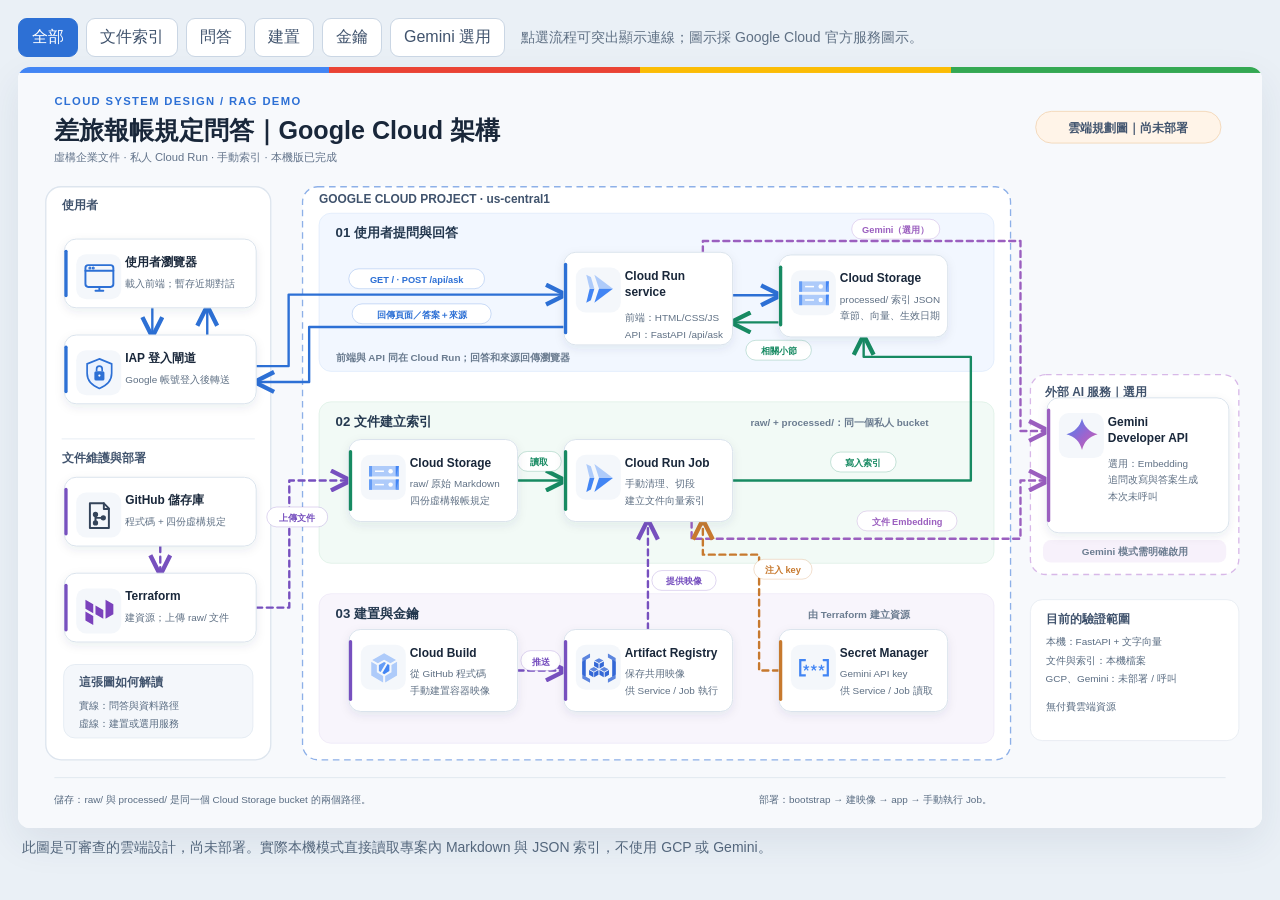
==== docs/diagrams/cloud-architecture.html @ ee0fe90b "Add travel policy Q&A demo with GCP architecture FastAPI app that answers questions from fictional t" ====
<!doctype html><html lang="zh-Hant"><head><meta charset="utf-8"><meta name="viewport" content="width=device-width, initial-scale=1"><title>差旅報帳規定問答｜Google Cloud 架構</title>
<style>body{margin:0;background:#EAF0F6;color:#19273A;font-family:-apple-system,BlinkMacSystemFont,"PingFang TC",sans-serif}.wrap{max-width:1880px;margin:0 auto;padding:18px}.toolbar{display:flex;gap:8px;align-items:center;flex-wrap:wrap;margin-bottom:10px}button{font:inherit;border:1px solid #CAD6E4;background:#fff;border-radius:9px;padding:8px 13px;color:#40536D;cursor:pointer}button.active{background:#2D70D5;color:#fff;border-color:#2D70D5}.hint{color:#5F7084;font-size:14px;margin-left:8px}.diagram{background:#fff;border-radius:12px;box-shadow:0 14px 38px #1D375A16;overflow:auto}svg{display:block;width:min(100%,calc((100vh - 126px)*1.6348));height:auto;margin:auto}.filtered .flow{opacity:.12}.filtered .flow.selected{opacity:1}.note{padding:9px 4px;color:#53667C;font-size:14px;line-height:1.5;margin:0}@media(max-width:700px){.wrap{padding:10px}.hint{width:100%}svg{min-width:1040px;width:1040px}}</style></head>
<body><main class="wrap"><nav class="toolbar" aria-label="突出顯示流程"><button class="active" data-flow="all">全部</button><button data-flow="green">文件索引</button><button data-flow="blue">問答</button><button data-flow="violet">建置</button><button data-flow="orange">金鑰</button><button data-flow="optional">Gemini 選用</button><span class="hint">點選流程可突出顯示連線；圖示採 Google Cloud 官方服務圖示。</span></nav><section class="diagram" aria-label="Google Cloud 架構圖"><svg xmlns="http://www.w3.org/2000/svg" xmlns:xlink="http://www.w3.org/1999/xlink" width="1880" height="1150" viewBox="0 0 1880 1150" role="img" aria-labelledby="title desc">
<title id="title">差旅報帳規定問答｜Google Cloud 架構</title>
<desc id="desc">Google Cloud 規劃圖。使用者瀏覽器經 IAP 以 Google 帳號登入後存取 Cloud Run 的前端與 FastAPI；API 搜尋索引，回答與來源沿原路回到瀏覽器。另有文件索引和建置流程；Gemini 為選用外部 API。</desc>
<defs>
             <filter id="card-shadow" x="-15%" y="-20%" width="135%" height="150%"><feDropShadow dx="0" dy="5" stdDeviation="7" flood-color="#1D375A" flood-opacity=".08"/></filter>
             <marker id="arrow-green" viewBox="0 0 12 12" refX="10" refY="6" markerWidth="10" markerHeight="10" orient="auto"><path d="M1 1 11 6 1 11" fill="none" stroke="#178A62" stroke-width="2.2"/></marker>
             <marker id="arrow-blue" viewBox="0 0 12 12" refX="10" refY="6" markerWidth="10" markerHeight="10" orient="auto"><path d="M1 1 11 6 1 11" fill="none" stroke="#2D70D5" stroke-width="2.2"/></marker>
             <marker id="arrow-violet" viewBox="0 0 12 12" refX="10" refY="6" markerWidth="10" markerHeight="10" orient="auto"><path d="M1 1 11 6 1 11" fill="none" stroke="#7750BF" stroke-width="2.2"/></marker>
             <marker id="arrow-orange" viewBox="0 0 12 12" refX="10" refY="6" markerWidth="10" markerHeight="10" orient="auto"><path d="M1 1 11 6 1 11" fill="none" stroke="#C7792E" stroke-width="2.2"/></marker>
             <marker id="arrow-optional" viewBox="0 0 12 12" refX="10" refY="6" markerWidth="10" markerHeight="10" orient="auto"><path d="M1 1 11 6 1 11" fill="none" stroke="#9B5FBF" stroke-width="2.2"/></marker>
           </defs>
           <style>
             text{font-family:-apple-system,BlinkMacSystemFont,"PingFang TC","Noto Sans CJK TC","Microsoft JhengHei",sans-serif}
             .kicker{font-size:17px;font-weight:800;letter-spacing:.12em;fill:#2D70D5}
             .title{font-size:38px;font-weight:800;fill:#19273A}
             .subtitle{font-size:17px;fill:#62738A}
             .boundary-title{font-size:18px;font-weight:800;fill:#40536D}
             .lane-title{font-size:20px;font-weight:800;fill:#24384F}
             .lane-note{font-size:15px;font-weight:600;fill:#6B7C90}
             .node-title{font-size:18px;font-weight:800;fill:#19273A}
             .node-detail{font-size:15px;fill:#5F7084}
             .edge-label{font-size:14px;font-weight:750}
             .footer{font-size:15px;fill:#596C82}
             .flow{transition:opacity .2s ease}
           </style>
<rect width="1880" height="1150" fill="#F7F9FC"/>
<rect x="0" y="0" width="470" height="9" fill="#4285F4"/><rect x="470" y="0" width="470" height="9" fill="#EA4335"/><rect x="940" y="0" width="470" height="9" fill="#FBBC05"/><rect x="1410" y="0" width="470" height="9" fill="#34A853"/>
<text x="55" y="57" class="kicker" >CLOUD SYSTEM DESIGN / RAG DEMO</text>
<text x="55" y="109" class="title" >差旅報帳規定問答｜Google Cloud 架構</text>
<text x="55" y="142" class="subtitle" >虛構企業文件 · 私人 Cloud Run · 手動索引 · 本機版已完成</text>
<rect x="1538" y="67" width="280" height="48" rx="24" fill="#FFF4E8" stroke="#EFCBA5"/>
<text x="1678" y="98" class="boundary-title" text-anchor="middle" fill="#A56724">雲端規劃圖｜尚未部署</text>
<rect x="42" y="181" width="340" height="866" rx="23" fill="#FFFFFF" stroke="#DDE5EE" stroke-width="2"/>
<rect x="430" y="181" width="1070" height="866" rx="23" fill="#FFFFFF" stroke="#8DB0E8" stroke-width="2" stroke-dasharray="10 7"/>
<rect x="1530" y="465" width="315" height="302" rx="23" fill="#FFFFFF" stroke="#D8B8E8" stroke-width="2" stroke-dasharray="9 7"/>
<rect x="455" y="221" width="1020" height="239" rx="18" fill="#F2F7FF" stroke="#DBE8FA"/>
<rect x="455" y="506" width="1020" height="244" rx="18" fill="#F2FAF6" stroke="#D9EFE3"/>
<rect x="455" y="796" width="1020" height="226" rx="18" fill="#F8F5FC" stroke="#ECE5F6"/>
<text x="66" y="215" class="boundary-title" >使用者</text>
<line x1="66" y1="562" x2="358" y2="562" stroke="#DDE5EE"/>
<text x="66" y="597" class="boundary-title" >文件維護與部署</text>
<text x="455" y="205" class="boundary-title" >GOOGLE CLOUD PROJECT  ·  us-central1</text>
<text x="1552" y="497" class="boundary-title" >外部 AI 服務｜選用</text>
<text x="480" y="257" class="lane-title" >01  使用者提問與回答</text>
<text x="480" y="445" class="lane-note" >前端與 API 同在 Cloud Run；回答和來源回傳瀏覽器</text>
<text x="480" y="542" class="lane-title" >02  文件建立索引</text>
<text x="1107" y="542" class="lane-note" >raw/ + processed/：同一個私人 bucket</text>
<text x="480" y="832" class="lane-title" >03  建置與金鑰</text>
<text x="1194" y="832" class="lane-note" >由 Terraform 建立資源</text>
<rect x="1549" y="715" width="277" height="34" rx="12" fill="#F7F1FB"/>
<text x="1688" y="737" class="lane-note" text-anchor="middle" fill="#83519E">Gemini 模式需明確啟用</text>
<g id="edge-browser-proxy" class="flow flow-blue"><path d="M 203 364 L 203 405" fill="none" stroke="#2D70D5" stroke-width="3.6" stroke-linecap="round" stroke-linejoin="round" marker-end="url(#arrow-blue)"/></g>
<g id="edge-proxy-browser" class="flow flow-blue"><path d="M 286 405 L 286 364" fill="none" stroke="#2D70D5" stroke-width="3.6" stroke-linecap="round" stroke-linejoin="round" marker-end="url(#arrow-blue)"/></g>
<g id="edge-proxy-service" class="flow flow-blue"><path d="M 360 452 L 409 452 L 409 344 L 825 344" fill="none" stroke="#2D70D5" stroke-width="3.6" stroke-linecap="round" stroke-linejoin="round" marker-end="url(#arrow-blue)"/></g>
<g id="edge-service-proxy" class="flow flow-blue"><path d="M 825 393 L 440 393 L 440 476 L 360 476" fill="none" stroke="#2D70D5" stroke-width="3.6" stroke-linecap="round" stroke-linejoin="round" marker-end="url(#arrow-blue)"/></g>
<g id="edge-service-index" class="flow flow-blue"><path d="M 1080 345 L 1150 345" fill="none" stroke="#2D70D5" stroke-width="3.6" stroke-linecap="round" stroke-linejoin="round" marker-end="url(#arrow-blue)"/></g>
<g id="edge-index-service" class="flow flow-green"><path d="M 1150 386 L 1080 386" fill="none" stroke="#178A62" stroke-width="3.6" stroke-linecap="round" stroke-linejoin="round" marker-end="url(#arrow-green)"/></g>
<g id="edge-repo-terraform" class="flow flow-violet"><path d="M 215 724 L 215 765" fill="none" stroke="#7750BF" stroke-width="3.6" stroke-linecap="round" stroke-linejoin="round" stroke-dasharray="9 7" marker-end="url(#arrow-violet)"/></g>
<g id="edge-terraform-raw" class="flow flow-violet"><path d="M 360 817 L 410 817 L 410 625 L 500 625" fill="none" stroke="#7750BF" stroke-width="3.6" stroke-linecap="round" stroke-linejoin="round" stroke-dasharray="9 7" marker-end="url(#arrow-violet)"/></g>
<g id="edge-raw-job" class="flow flow-green"><path d="M 755 625 L 825 625" fill="none" stroke="#178A62" stroke-width="3.6" stroke-linecap="round" stroke-linejoin="round" marker-end="url(#arrow-green)"/></g>
<g id="edge-job-index" class="flow flow-green"><path d="M 1080 625 L 1440 625 L 1440 438 L 1278 438 L 1278 408" fill="none" stroke="#178A62" stroke-width="3.6" stroke-linecap="round" stroke-linejoin="round" marker-end="url(#arrow-green)"/></g>
<g id="edge-service-gemini" class="flow flow-optional"><path d="M 1035 280 L 1035 263 L 1515 263 L 1515 550 L 1555 550" fill="none" stroke="#9B5FBF" stroke-width="3.6" stroke-linecap="round" stroke-linejoin="round" stroke-dasharray="9 7" marker-end="url(#arrow-optional)"/></g>
<g id="edge-job-gemini" class="flow flow-optional"><path d="M 1018 687 L 1018 713 L 1515 713 L 1515 625 L 1555 625" fill="none" stroke="#9B5FBF" stroke-width="3.6" stroke-linecap="round" stroke-linejoin="round" stroke-dasharray="9 7" marker-end="url(#arrow-optional)"/></g>
<g id="edge-build-registry" class="flow flow-violet"><path d="M 755 912 L 825 912" fill="none" stroke="#7750BF" stroke-width="3.6" stroke-linecap="round" stroke-linejoin="round" stroke-dasharray="9 7" marker-end="url(#arrow-violet)"/></g>
<g id="edge-registry-job" class="flow flow-violet"><path d="M 952 850 L 952 687" fill="none" stroke="#7750BF" stroke-width="3.6" stroke-linecap="round" stroke-linejoin="round" stroke-dasharray="9 7" marker-end="url(#arrow-violet)"/></g>
<g id="edge-secret-job" class="flow flow-orange"><path d="M 1150 912 L 1120 912 L 1120 737 L 1035 737 L 1035 687" fill="none" stroke="#C7792E" stroke-width="3.6" stroke-linecap="round" stroke-linejoin="round" stroke-dasharray="9 7" marker-end="url(#arrow-orange)"/></g>
<g class="flow flow-blue"><g><rect x="500" y="305" width="205" height="30" rx="15" fill="#fff" stroke="#2D70D5" stroke-opacity=".35"/><text x="602.5" y="326" class="edge-label" text-anchor="middle" fill="#2D70D5">GET / · POST /api/ask</text></g></g>
<g class="flow flow-blue"><g><rect x="505" y="358" width="210" height="30" rx="15" fill="#fff" stroke="#2D70D5" stroke-opacity=".35"/><text x="610.0" y="379" class="edge-label" text-anchor="middle" fill="#2D70D5">回傳頁面／答案＋來源</text></g></g>
<g class="flow flow-green"><g><rect x="1100" y="413" width="99" height="30" rx="15" fill="#fff" stroke="#178A62" stroke-opacity=".35"/><text x="1149.5" y="434" class="edge-label" text-anchor="middle" fill="#178A62">相關小節</text></g></g>
<g class="flow flow-violet"><g><rect x="376" y="665" width="92" height="30" rx="15" fill="#fff" stroke="#7750BF" stroke-opacity=".35"/><text x="422.0" y="686" class="edge-label" text-anchor="middle" fill="#7750BF">上傳文件</text></g></g>
<g class="flow flow-green"><g><rect x="755" y="581" width="66" height="30" rx="15" fill="#fff" stroke="#178A62" stroke-opacity=".35"/><text x="788.0" y="602" class="edge-label" text-anchor="middle" fill="#178A62">讀取</text></g></g>
<g class="flow flow-green"><g><rect x="1228" y="582" width="99" height="30" rx="15" fill="#fff" stroke="#178A62" stroke-opacity=".35"/><text x="1277.5" y="603" class="edge-label" text-anchor="middle" fill="#178A62">寫入索引</text></g></g>
<g class="flow flow-optional"><g><rect x="1260" y="230" width="133" height="30" rx="15" fill="#fff" stroke="#9B5FBF" stroke-opacity=".35"/><text x="1326.5" y="251" class="edge-label" text-anchor="middle" fill="#9B5FBF">Gemini（選用）</text></g></g>
<g class="flow flow-optional"><g><rect x="1268" y="671" width="151" height="30" rx="15" fill="#fff" stroke="#9B5FBF" stroke-opacity=".35"/><text x="1343.5" y="692" class="edge-label" text-anchor="middle" fill="#9B5FBF">文件 Embedding</text></g></g>
<g class="flow flow-violet"><g><rect x="760" y="882" width="60" height="30" rx="15" fill="#fff" stroke="#7750BF" stroke-opacity=".35"/><text x="790.0" y="903" class="edge-label" text-anchor="middle" fill="#7750BF">推送</text></g></g>
<g class="flow flow-violet"><g><rect x="958" y="761" width="97" height="30" rx="15" fill="#fff" stroke="#7750BF" stroke-opacity=".35"/><text x="1006.5" y="782" class="edge-label" text-anchor="middle" fill="#7750BF">提供映像</text></g></g>
<g class="flow flow-orange"><g><rect x="1112" y="744" width="88" height="30" rx="15" fill="#fff" stroke="#C7792E" stroke-opacity=".35"/><text x="1156.0" y="765" class="edge-label" text-anchor="middle" fill="#C7792E">注入 key</text></g></g>
<g id="node-browser" class="node"><rect x="70" y="260" width="290" height="104" rx="18" fill="#fff" stroke="#DAE3EC" stroke-width="1.5" filter="url(#card-shadow)"/><rect x="70" y="276" width="5" height="72" rx="2.5" fill="#2D70D5"/><rect x="88" y="283" width="68" height="68" rx="15" fill="#F4F7FB"/><image x="96" y="291" width="54" height="54" href="[data-uri]"/><text x="162" y="301" class="node-title" >使用者瀏覽器</text><text x="162" y="332" class="node-detail" >載入前端；暫存近期對話</text></g>
<g id="node-proxy" class="node"><rect x="70" y="405" width="290" height="104" rx="18" fill="#fff" stroke="#DAE3EC" stroke-width="1.5" filter="url(#card-shadow)"/><rect x="70" y="421" width="5" height="72" rx="2.5" fill="#2D70D5"/><rect x="88" y="428" width="68" height="68" rx="15" fill="#F4F7FB"/><image x="96" y="436" width="54" height="54" href="[data-uri]"/><text x="162" y="446" class="node-title" >IAP 登入閘道</text><text x="162" y="477" class="node-detail" >Google 帳號登入後轉送</text></g>
<g id="node-repo" class="node"><rect x="70" y="620" width="290" height="104" rx="18" fill="#fff" stroke="#DAE3EC" stroke-width="1.5" filter="url(#card-shadow)"/><rect x="70" y="636" width="5" height="72" rx="2.5" fill="#7750BF"/><rect x="88" y="643" width="68" height="68" rx="15" fill="#F4F7FB"/><image x="96" y="651" width="54" height="54" href="[data-uri]"/><text x="162" y="661" class="node-title" >GitHub 儲存庫</text><text x="162" y="692" class="node-detail" >程式碼 + 四份虛構規定</text></g>
<g id="node-terraform" class="node"><rect x="70" y="765" width="290" height="104" rx="18" fill="#fff" stroke="#DAE3EC" stroke-width="1.5" filter="url(#card-shadow)"/><rect x="70" y="781" width="5" height="72" rx="2.5" fill="#7750BF"/><rect x="88" y="788" width="68" height="68" rx="15" fill="#F4F7FB"/><image x="96" y="796" width="54" height="54" href="[data-uri]"/><text x="162" y="806" class="node-title" >Terraform</text><text x="162" y="837" class="node-detail" >建資源；上傳 raw/ 文件</text></g>
<g id="node-service" class="node"><rect x="825" y="280" width="255" height="140" rx="18" fill="#fff" stroke="#DAE3EC" stroke-width="1.5" filter="url(#card-shadow)"/><rect x="825" y="296" width="5" height="108" rx="2.5" fill="#2D70D5"/><rect x="843" y="303" width="68" height="68" rx="15" fill="#F4F7FB"/><image x="851" y="308" width="54" height="54" href="[data-uri]"/><text x="917" y="322" class="node-title" >Cloud Run</text><text x="917" y="346" class="node-title" >service</text><text x="917" y="384" class="node-detail" >前端：HTML/CSS/JS</text><text x="917" y="409" class="node-detail" >API：FastAPI /api/ask</text></g>
<g id="node-index" class="node"><rect x="1150" y="284" width="255" height="124" rx="18" fill="#fff" stroke="#DAE3EC" stroke-width="1.5" filter="url(#card-shadow)"/><rect x="1150" y="300" width="5" height="92" rx="2.5" fill="#178A62"/><rect x="1168" y="307" width="68" height="68" rx="15" fill="#F4F7FB"/><image x="1176" y="315" width="54" height="54" href="[data-uri]"/><text x="1242" y="325" class="node-title" >Cloud Storage</text><text x="1242" y="356" class="node-detail" >processed/ 索引 JSON</text><text x="1242" y="381" class="node-detail" >章節、向量、生效日期</text></g>
<g id="node-raw" class="node"><rect x="500" y="563" width="255" height="124" rx="18" fill="#fff" stroke="#DAE3EC" stroke-width="1.5" filter="url(#card-shadow)"/><rect x="500" y="579" width="5" height="92" rx="2.5" fill="#178A62"/><rect x="518" y="586" width="68" height="68" rx="15" fill="#F4F7FB"/><image x="526" y="594" width="54" height="54" href="[data-uri]"/><text x="592" y="604" class="node-title" >Cloud Storage</text><text x="592" y="635" class="node-detail" >raw/ 原始 Markdown</text><text x="592" y="660" class="node-detail" >四份虛構報帳規定</text></g>
<g id="node-job" class="node"><rect x="825" y="563" width="255" height="124" rx="18" fill="#fff" stroke="#DAE3EC" stroke-width="1.5" filter="url(#card-shadow)"/><rect x="825" y="579" width="5" height="92" rx="2.5" fill="#178A62"/><rect x="843" y="586" width="68" height="68" rx="15" fill="#F4F7FB"/><image x="851" y="594" width="54" height="54" href="[data-uri]"/><text x="917" y="604" class="node-title" >Cloud Run Job</text><text x="917" y="635" class="node-detail" >手動清理、切段</text><text x="917" y="660" class="node-detail" >建立文件向量索引</text></g>
<g id="node-build" class="node"><rect x="500" y="850" width="255" height="124" rx="18" fill="#fff" stroke="#DAE3EC" stroke-width="1.5" filter="url(#card-shadow)"/><rect x="500" y="866" width="5" height="92" rx="2.5" fill="#7750BF"/><rect x="518" y="873" width="68" height="68" rx="15" fill="#F4F7FB"/><image x="526" y="881" width="54" height="54" href="[data-uri]"/><text x="592" y="891" class="node-title" >Cloud Build</text><text x="592" y="922" class="node-detail" >從 GitHub 程式碼</text><text x="592" y="947" class="node-detail" >手動建置容器映像</text></g>
<g id="node-registry" class="node"><rect x="825" y="850" width="255" height="124" rx="18" fill="#fff" stroke="#DAE3EC" stroke-width="1.5" filter="url(#card-shadow)"/><rect x="825" y="866" width="5" height="92" rx="2.5" fill="#7750BF"/><rect x="843" y="873" width="68" height="68" rx="15" fill="#F4F7FB"/><image x="851" y="881" width="54" height="54" href="[data-uri]"/><text x="917" y="891" class="node-title" >Artifact Registry</text><text x="917" y="922" class="node-detail" >保存共用映像</text><text x="917" y="947" class="node-detail" >供 Service / Job 執行</text></g>
<g id="node-secret" class="node"><rect x="1150" y="850" width="255" height="124" rx="18" fill="#fff" stroke="#DAE3EC" stroke-width="1.5" filter="url(#card-shadow)"/><rect x="1150" y="866" width="5" height="92" rx="2.5" fill="#C7792E"/><rect x="1168" y="873" width="68" height="68" rx="15" fill="#F4F7FB"/><image x="1176" y="881" width="54" height="54" href="[data-uri]"/><text x="1242" y="891" class="node-title" >Secret Manager</text><text x="1242" y="922" class="node-detail" >Gemini API key</text><text x="1242" y="947" class="node-detail" >供 Service / Job 讀取</text></g>
<g id="node-gemini" class="node"><rect x="1555" y="500" width="275" height="204" rx="18" fill="#fff" stroke="#DAE3EC" stroke-width="1.5" filter="url(#card-shadow)"/><rect x="1555" y="516" width="5" height="172" rx="2.5" fill="#9B5FBF"/><rect x="1573" y="523" width="68" height="68" rx="15" fill="#F4F7FB"/><image x="1581" y="528" width="54" height="54" href="[data-uri]"/><text x="1647" y="542" class="node-title" >Gemini</text><text x="1647" y="566" class="node-title" >Developer API</text><text x="1647" y="604" class="node-detail" >選用：Embedding</text><text x="1647" y="629" class="node-detail" >追問改寫與答案生成</text><text x="1647" y="654" class="node-detail" >本次未呼叫</text></g>
<rect x="69" y="903" width="286" height="111" rx="17" fill="#F4F7FB" stroke="#DCE5EF"/>
<text x="92" y="936" class="boundary-title" >這張圖如何解讀</text>
<text x="92" y="970" class="footer" >實線：問答與資料路徑</text>
<text x="92" y="997" class="footer" >虛線：建置或選用服務</text>
<rect x="1530" y="805" width="315" height="213" rx="18" fill="#FFFFFF" stroke="#E1E7EF"/>
<text x="1553" y="840" class="boundary-title" >目前的驗證範圍</text>
<text x="1553" y="874" class="footer" >本機：FastAPI + 文字向量</text>
<text x="1553" y="902" class="footer" >文件與索引：本機檔案</text>
<text x="1553" y="930" class="footer" >GCP、Gemini：未部署 / 呼叫</text>
<text x="1553" y="972" class="footer" >無付費雲端資源</text>
<line x1="55" y1="1074" x2="1825" y2="1074" stroke="#D7E0E9"/>
<text x="55" y="1112" class="footer" >儲存：raw/ 與 processed/ 是同一個 Cloud Storage bucket 的兩個路徑。</text>
<text x="1120" y="1112" class="footer" >部署：bootstrap → 建映像 → app → 手動執行 Job。</text>
</svg></section><p class="note">此圖是可審查的雲端設計，尚未部署。實際本機模式直接讀取專案內 Markdown 與 JSON 索引，不使用 GCP 或 Gemini。</p></main>
<script>const panel=document.querySelector('.diagram');document.querySelectorAll('[data-flow]').forEach(b=>b.addEventListener('click',()=>{const flow=b.dataset.flow;document.querySelectorAll('[data-flow]').forEach(x=>x.classList.toggle('active',x===b));panel.classList.toggle('filtered',flow!=='all');panel.querySelectorAll('.flow').forEach(x=>x.classList.toggle('selected',x.classList.contains('flow-'+flow)));}));</script></body></html>
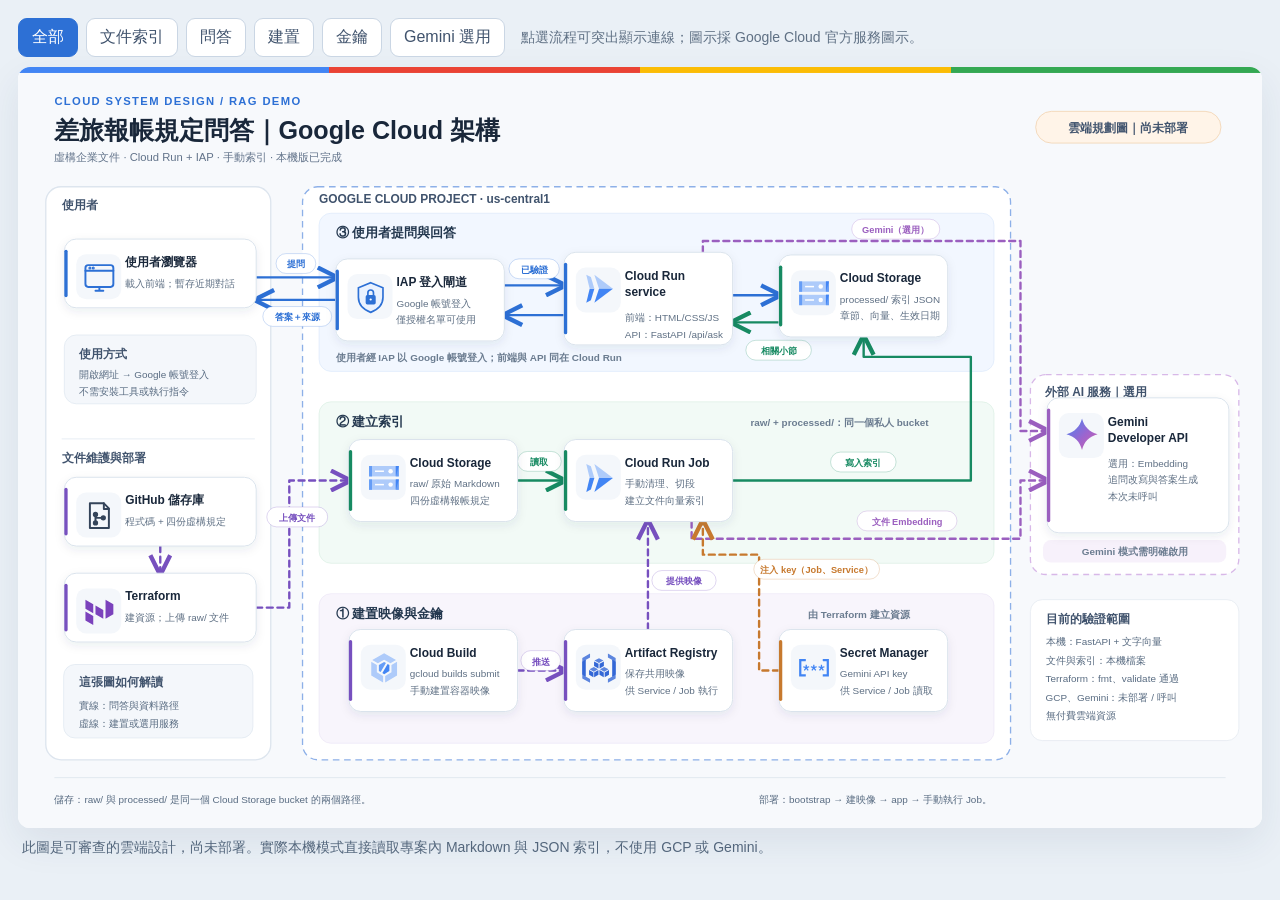
==== commit 9dd61e13: "Align README and simple diagram with detailed architecture Use the same flow numbering (1 build, 2 i" ====
--- a/docs/diagrams/cloud-architecture.html
+++ b/docs/diagrams/cloud-architecture.html
@@ -29,7 +29,7 @@
 <rect x="0" y="0" width="470" height="9" fill="#4285F4"/><rect x="470" y="0" width="470" height="9" fill="#EA4335"/><rect x="940" y="0" width="470" height="9" fill="#FBBC05"/><rect x="1410" y="0" width="470" height="9" fill="#34A853"/>
 <text x="55" y="57" class="kicker" >CLOUD SYSTEM DESIGN / RAG DEMO</text>
 <text x="55" y="109" class="title" >差旅報帳規定問答｜Google Cloud 架構</text>
-<text x="55" y="142" class="subtitle" >虛構企業文件 · 私人 Cloud Run · 手動索引 · 本機版已完成</text>
+<text x="55" y="142" class="subtitle" >虛構企業文件 · Cloud Run + IAP · 手動索引 · 本機版已完成</text>
 <rect x="1538" y="67" width="280" height="48" rx="24" fill="#FFF4E8" stroke="#EFCBA5"/>
 <text x="1678" y="98" class="boundary-title" text-anchor="middle" fill="#A56724">雲端規劃圖｜尚未部署</text>
 <rect x="42" y="181" width="340" height="866" rx="23" fill="#FFFFFF" stroke="#DDE5EE" stroke-width="2"/>
@@ -43,18 +43,18 @@
 <text x="66" y="597" class="boundary-title" >文件維護與部署</text>
 <text x="455" y="205" class="boundary-title" >GOOGLE CLOUD PROJECT  ·  us-central1</text>
 <text x="1552" y="497" class="boundary-title" >外部 AI 服務｜選用</text>
-<text x="480" y="257" class="lane-title" >01  使用者提問與回答</text>
-<text x="480" y="445" class="lane-note" >前端與 API 同在 Cloud Run；回答和來源回傳瀏覽器</text>
-<text x="480" y="542" class="lane-title" >02  文件建立索引</text>
+<text x="480" y="257" class="lane-title" >③  使用者提問與回答</text>
+<text x="480" y="445" class="lane-note" >使用者經 IAP 以 Google 帳號登入；前端與 API 同在 Cloud Run</text>
+<text x="480" y="542" class="lane-title" >②  建立索引</text>
 <text x="1107" y="542" class="lane-note" >raw/ + processed/：同一個私人 bucket</text>
-<text x="480" y="832" class="lane-title" >03  建置與金鑰</text>
+<text x="480" y="832" class="lane-title" >①  建置映像與金鑰</text>
 <text x="1194" y="832" class="lane-note" >由 Terraform 建立資源</text>
 <rect x="1549" y="715" width="277" height="34" rx="12" fill="#F7F1FB"/>
 <text x="1688" y="737" class="lane-note" text-anchor="middle" fill="#83519E">Gemini 模式需明確啟用</text>
-<g id="edge-browser-proxy" class="flow flow-blue"><path d="M 203 364 L 203 405" fill="none" stroke="#2D70D5" stroke-width="3.6" stroke-linecap="round" stroke-linejoin="round" marker-end="url(#arrow-blue)"/></g>
-<g id="edge-proxy-browser" class="flow flow-blue"><path d="M 286 405 L 286 364" fill="none" stroke="#2D70D5" stroke-width="3.6" stroke-linecap="round" stroke-linejoin="round" marker-end="url(#arrow-blue)"/></g>
-<g id="edge-proxy-service" class="flow flow-blue"><path d="M 360 452 L 409 452 L 409 344 L 825 344" fill="none" stroke="#2D70D5" stroke-width="3.6" stroke-linecap="round" stroke-linejoin="round" marker-end="url(#arrow-blue)"/></g>
-<g id="edge-service-proxy" class="flow flow-blue"><path d="M 825 393 L 440 393 L 440 476 L 360 476" fill="none" stroke="#2D70D5" stroke-width="3.6" stroke-linecap="round" stroke-linejoin="round" marker-end="url(#arrow-blue)"/></g>
+<g id="edge-browser-iap" class="flow flow-blue"><path d="M 360 318 L 480 318" fill="none" stroke="#2D70D5" stroke-width="3.6" stroke-linecap="round" stroke-linejoin="round" marker-end="url(#arrow-blue)"/></g>
+<g id="edge-iap-browser" class="flow flow-blue"><path d="M 480 352 L 360 352" fill="none" stroke="#2D70D5" stroke-width="3.6" stroke-linecap="round" stroke-linejoin="round" marker-end="url(#arrow-blue)"/></g>
+<g id="edge-iap-service" class="flow flow-blue"><path d="M 735 330 L 825 330" fill="none" stroke="#2D70D5" stroke-width="3.6" stroke-linecap="round" stroke-linejoin="round" marker-end="url(#arrow-blue)"/></g>
+<g id="edge-service-iap" class="flow flow-blue"><path d="M 825 375 L 735 375" fill="none" stroke="#2D70D5" stroke-width="3.6" stroke-linecap="round" stroke-linejoin="round" marker-end="url(#arrow-blue)"/></g>
 <g id="edge-service-index" class="flow flow-blue"><path d="M 1080 345 L 1150 345" fill="none" stroke="#2D70D5" stroke-width="3.6" stroke-linecap="round" stroke-linejoin="round" marker-end="url(#arrow-blue)"/></g>
 <g id="edge-index-service" class="flow flow-green"><path d="M 1150 386 L 1080 386" fill="none" stroke="#178A62" stroke-width="3.6" stroke-linecap="round" stroke-linejoin="round" marker-end="url(#arrow-green)"/></g>
 <g id="edge-repo-terraform" class="flow flow-violet"><path d="M 215 724 L 215 765" fill="none" stroke="#7750BF" stroke-width="3.6" stroke-linecap="round" stroke-linejoin="round" stroke-dasharray="9 7" marker-end="url(#arrow-violet)"/></g>
@@ -66,8 +66,9 @@
 <g id="edge-build-registry" class="flow flow-violet"><path d="M 755 912 L 825 912" fill="none" stroke="#7750BF" stroke-width="3.6" stroke-linecap="round" stroke-linejoin="round" stroke-dasharray="9 7" marker-end="url(#arrow-violet)"/></g>
 <g id="edge-registry-job" class="flow flow-violet"><path d="M 952 850 L 952 687" fill="none" stroke="#7750BF" stroke-width="3.6" stroke-linecap="round" stroke-linejoin="round" stroke-dasharray="9 7" marker-end="url(#arrow-violet)"/></g>
 <g id="edge-secret-job" class="flow flow-orange"><path d="M 1150 912 L 1120 912 L 1120 737 L 1035 737 L 1035 687" fill="none" stroke="#C7792E" stroke-width="3.6" stroke-linecap="round" stroke-linejoin="round" stroke-dasharray="9 7" marker-end="url(#arrow-orange)"/></g>
-<g class="flow flow-blue"><g><rect x="500" y="305" width="205" height="30" rx="15" fill="#fff" stroke="#2D70D5" stroke-opacity=".35"/><text x="602.5" y="326" class="edge-label" text-anchor="middle" fill="#2D70D5">GET / · POST /api/ask</text></g></g>
-<g class="flow flow-blue"><g><rect x="505" y="358" width="210" height="30" rx="15" fill="#fff" stroke="#2D70D5" stroke-opacity=".35"/><text x="610.0" y="379" class="edge-label" text-anchor="middle" fill="#2D70D5">回傳頁面／答案＋來源</text></g></g>
+<g class="flow flow-blue"><g><rect x="390" y="282" width="60" height="30" rx="15" fill="#fff" stroke="#2D70D5" stroke-opacity=".35"/><text x="420.0" y="303" class="edge-label" text-anchor="middle" fill="#2D70D5">提問</text></g></g>
+<g class="flow flow-blue"><g><rect x="370" y="362" width="104" height="30" rx="15" fill="#fff" stroke="#2D70D5" stroke-opacity=".35"/><text x="422.0" y="383" class="edge-label" text-anchor="middle" fill="#2D70D5">答案＋來源</text></g></g>
+<g class="flow flow-blue"><g><rect x="742" y="290" width="76" height="30" rx="15" fill="#fff" stroke="#2D70D5" stroke-opacity=".35"/><text x="780.0" y="311" class="edge-label" text-anchor="middle" fill="#2D70D5">已驗證</text></g></g>
 <g class="flow flow-green"><g><rect x="1100" y="413" width="99" height="30" rx="15" fill="#fff" stroke="#178A62" stroke-opacity=".35"/><text x="1149.5" y="434" class="edge-label" text-anchor="middle" fill="#178A62">相關小節</text></g></g>
 <g class="flow flow-violet"><g><rect x="376" y="665" width="92" height="30" rx="15" fill="#fff" stroke="#7750BF" stroke-opacity=".35"/><text x="422.0" y="686" class="edge-label" text-anchor="middle" fill="#7750BF">上傳文件</text></g></g>
 <g class="flow flow-green"><g><rect x="755" y="581" width="66" height="30" rx="15" fill="#fff" stroke="#178A62" stroke-opacity=".35"/><text x="788.0" y="602" class="edge-label" text-anchor="middle" fill="#178A62">讀取</text></g></g>
@@ -76,19 +77,23 @@
 <g class="flow flow-optional"><g><rect x="1268" y="671" width="151" height="30" rx="15" fill="#fff" stroke="#9B5FBF" stroke-opacity=".35"/><text x="1343.5" y="692" class="edge-label" text-anchor="middle" fill="#9B5FBF">文件 Embedding</text></g></g>
 <g class="flow flow-violet"><g><rect x="760" y="882" width="60" height="30" rx="15" fill="#fff" stroke="#7750BF" stroke-opacity=".35"/><text x="790.0" y="903" class="edge-label" text-anchor="middle" fill="#7750BF">推送</text></g></g>
 <g class="flow flow-violet"><g><rect x="958" y="761" width="97" height="30" rx="15" fill="#fff" stroke="#7750BF" stroke-opacity=".35"/><text x="1006.5" y="782" class="edge-label" text-anchor="middle" fill="#7750BF">提供映像</text></g></g>
-<g class="flow flow-orange"><g><rect x="1112" y="744" width="88" height="30" rx="15" fill="#fff" stroke="#C7792E" stroke-opacity=".35"/><text x="1156.0" y="765" class="edge-label" text-anchor="middle" fill="#C7792E">注入 key</text></g></g>
+<g class="flow flow-orange"><g><rect x="1112" y="744" width="190" height="30" rx="15" fill="#fff" stroke="#C7792E" stroke-opacity=".35"/><text x="1207.0" y="765" class="edge-label" text-anchor="middle" fill="#C7792E">注入 key（Job、Service）</text></g></g>
 <g id="node-browser" class="node"><rect x="70" y="260" width="290" height="104" rx="18" fill="#fff" stroke="#DAE3EC" stroke-width="1.5" filter="url(#card-shadow)"/><rect x="70" y="276" width="5" height="72" rx="2.5" fill="#2D70D5"/><rect x="88" y="283" width="68" height="68" rx="15" fill="#F4F7FB"/><image x="96" y="291" width="54" height="54" href="[data-uri]"/><text x="162" y="301" class="node-title" >使用者瀏覽器</text><text x="162" y="332" class="node-detail" >載入前端；暫存近期對話</text></g>
-<g id="node-proxy" class="node"><rect x="70" y="405" width="290" height="104" rx="18" fill="#fff" stroke="#DAE3EC" stroke-width="1.5" filter="url(#card-shadow)"/><rect x="70" y="421" width="5" height="72" rx="2.5" fill="#2D70D5"/><rect x="88" y="428" width="68" height="68" rx="15" fill="#F4F7FB"/><image x="96" y="436" width="54" height="54" href="[data-uri]"/><text x="162" y="446" class="node-title" >IAP 登入閘道</text><text x="162" y="477" class="node-detail" >Google 帳號登入後轉送</text></g>
 <g id="node-repo" class="node"><rect x="70" y="620" width="290" height="104" rx="18" fill="#fff" stroke="#DAE3EC" stroke-width="1.5" filter="url(#card-shadow)"/><rect x="70" y="636" width="5" height="72" rx="2.5" fill="#7750BF"/><rect x="88" y="643" width="68" height="68" rx="15" fill="#F4F7FB"/><image x="96" y="651" width="54" height="54" href="[data-uri]"/><text x="162" y="661" class="node-title" >GitHub 儲存庫</text><text x="162" y="692" class="node-detail" >程式碼 + 四份虛構規定</text></g>
 <g id="node-terraform" class="node"><rect x="70" y="765" width="290" height="104" rx="18" fill="#fff" stroke="#DAE3EC" stroke-width="1.5" filter="url(#card-shadow)"/><rect x="70" y="781" width="5" height="72" rx="2.5" fill="#7750BF"/><rect x="88" y="788" width="68" height="68" rx="15" fill="#F4F7FB"/><image x="96" y="796" width="54" height="54" href="[data-uri]"/><text x="162" y="806" class="node-title" >Terraform</text><text x="162" y="837" class="node-detail" >建資源；上傳 raw/ 文件</text></g>
+<g id="node-iap" class="node"><rect x="480" y="290" width="255" height="124" rx="18" fill="#fff" stroke="#DAE3EC" stroke-width="1.5" filter="url(#card-shadow)"/><rect x="480" y="306" width="5" height="92" rx="2.5" fill="#2D70D5"/><rect x="498" y="313" width="68" height="68" rx="15" fill="#F4F7FB"/><image x="506" y="321" width="54" height="54" href="[data-uri]"/><text x="572" y="331" class="node-title" >IAP 登入閘道</text><text x="572" y="362" class="node-detail" >Google 帳號登入</text><text x="572" y="387" class="node-detail" >僅授權名單可使用</text></g>
 <g id="node-service" class="node"><rect x="825" y="280" width="255" height="140" rx="18" fill="#fff" stroke="#DAE3EC" stroke-width="1.5" filter="url(#card-shadow)"/><rect x="825" y="296" width="5" height="108" rx="2.5" fill="#2D70D5"/><rect x="843" y="303" width="68" height="68" rx="15" fill="#F4F7FB"/><image x="851" y="308" width="54" height="54" href="[data-uri]"/><text x="917" y="322" class="node-title" >Cloud Run</text><text x="917" y="346" class="node-title" >service</text><text x="917" y="384" class="node-detail" >前端：HTML/CSS/JS</text><text x="917" y="409" class="node-detail" >API：FastAPI /api/ask</text></g>
 <g id="node-index" class="node"><rect x="1150" y="284" width="255" height="124" rx="18" fill="#fff" stroke="#DAE3EC" stroke-width="1.5" filter="url(#card-shadow)"/><rect x="1150" y="300" width="5" height="92" rx="2.5" fill="#178A62"/><rect x="1168" y="307" width="68" height="68" rx="15" fill="#F4F7FB"/><image x="1176" y="315" width="54" height="54" href="[data-uri]"/><text x="1242" y="325" class="node-title" >Cloud Storage</text><text x="1242" y="356" class="node-detail" >processed/ 索引 JSON</text><text x="1242" y="381" class="node-detail" >章節、向量、生效日期</text></g>
 <g id="node-raw" class="node"><rect x="500" y="563" width="255" height="124" rx="18" fill="#fff" stroke="#DAE3EC" stroke-width="1.5" filter="url(#card-shadow)"/><rect x="500" y="579" width="5" height="92" rx="2.5" fill="#178A62"/><rect x="518" y="586" width="68" height="68" rx="15" fill="#F4F7FB"/><image x="526" y="594" width="54" height="54" href="[data-uri]"/><text x="592" y="604" class="node-title" >Cloud Storage</text><text x="592" y="635" class="node-detail" >raw/ 原始 Markdown</text><text x="592" y="660" class="node-detail" >四份虛構報帳規定</text></g>
 <g id="node-job" class="node"><rect x="825" y="563" width="255" height="124" rx="18" fill="#fff" stroke="#DAE3EC" stroke-width="1.5" filter="url(#card-shadow)"/><rect x="825" y="579" width="5" height="92" rx="2.5" fill="#178A62"/><rect x="843" y="586" width="68" height="68" rx="15" fill="#F4F7FB"/><image x="851" y="594" width="54" height="54" href="[data-uri]"/><text x="917" y="604" class="node-title" >Cloud Run Job</text><text x="917" y="635" class="node-detail" >手動清理、切段</text><text x="917" y="660" class="node-detail" >建立文件向量索引</text></g>
-<g id="node-build" class="node"><rect x="500" y="850" width="255" height="124" rx="18" fill="#fff" stroke="#DAE3EC" stroke-width="1.5" filter="url(#card-shadow)"/><rect x="500" y="866" width="5" height="92" rx="2.5" fill="#7750BF"/><rect x="518" y="873" width="68" height="68" rx="15" fill="#F4F7FB"/><image x="526" y="881" width="54" height="54" href="[data-uri]"/><text x="592" y="891" class="node-title" >Cloud Build</text><text x="592" y="922" class="node-detail" >從 GitHub 程式碼</text><text x="592" y="947" class="node-detail" >手動建置容器映像</text></g>
+<g id="node-build" class="node"><rect x="500" y="850" width="255" height="124" rx="18" fill="#fff" stroke="#DAE3EC" stroke-width="1.5" filter="url(#card-shadow)"/><rect x="500" y="866" width="5" height="92" rx="2.5" fill="#7750BF"/><rect x="518" y="873" width="68" height="68" rx="15" fill="#F4F7FB"/><image x="526" y="881" width="54" height="54" href="[data-uri]"/><text x="592" y="891" class="node-title" >Cloud Build</text><text x="592" y="922" class="node-detail" >gcloud builds submit</text><text x="592" y="947" class="node-detail" >手動建置容器映像</text></g>
 <g id="node-registry" class="node"><rect x="825" y="850" width="255" height="124" rx="18" fill="#fff" stroke="#DAE3EC" stroke-width="1.5" filter="url(#card-shadow)"/><rect x="825" y="866" width="5" height="92" rx="2.5" fill="#7750BF"/><rect x="843" y="873" width="68" height="68" rx="15" fill="#F4F7FB"/><image x="851" y="881" width="54" height="54" href="[data-uri]"/><text x="917" y="891" class="node-title" >Artifact Registry</text><text x="917" y="922" class="node-detail" >保存共用映像</text><text x="917" y="947" class="node-detail" >供 Service / Job 執行</text></g>
 <g id="node-secret" class="node"><rect x="1150" y="850" width="255" height="124" rx="18" fill="#fff" stroke="#DAE3EC" stroke-width="1.5" filter="url(#card-shadow)"/><rect x="1150" y="866" width="5" height="92" rx="2.5" fill="#C7792E"/><rect x="1168" y="873" width="68" height="68" rx="15" fill="#F4F7FB"/><image x="1176" y="881" width="54" height="54" href="[data-uri]"/><text x="1242" y="891" class="node-title" >Secret Manager</text><text x="1242" y="922" class="node-detail" >Gemini API key</text><text x="1242" y="947" class="node-detail" >供 Service / Job 讀取</text></g>
 <g id="node-gemini" class="node"><rect x="1555" y="500" width="275" height="204" rx="18" fill="#fff" stroke="#DAE3EC" stroke-width="1.5" filter="url(#card-shadow)"/><rect x="1555" y="516" width="5" height="172" rx="2.5" fill="#9B5FBF"/><rect x="1573" y="523" width="68" height="68" rx="15" fill="#F4F7FB"/><image x="1581" y="528" width="54" height="54" href="[data-uri]"/><text x="1647" y="542" class="node-title" >Gemini</text><text x="1647" y="566" class="node-title" >Developer API</text><text x="1647" y="604" class="node-detail" >選用：Embedding</text><text x="1647" y="629" class="node-detail" >追問改寫與答案生成</text><text x="1647" y="654" class="node-detail" >本次未呼叫</text></g>
+<rect x="70" y="405" width="290" height="104" rx="18" fill="#F4F7FB" stroke="#DCE5EF"/>
+<text x="92" y="440" class="boundary-title" >使用方式</text>
+<text x="92" y="470" class="footer" >開啟網址 → Google 帳號登入</text>
+<text x="92" y="495" class="footer" >不需安裝工具或執行指令</text>
 <rect x="69" y="903" width="286" height="111" rx="17" fill="#F4F7FB" stroke="#DCE5EF"/>
 <text x="92" y="936" class="boundary-title" >這張圖如何解讀</text>
 <text x="92" y="970" class="footer" >實線：問答與資料路徑</text>
@@ -97,8 +102,9 @@
 <text x="1553" y="840" class="boundary-title" >目前的驗證範圍</text>
 <text x="1553" y="874" class="footer" >本機：FastAPI + 文字向量</text>
 <text x="1553" y="902" class="footer" >文件與索引：本機檔案</text>
-<text x="1553" y="930" class="footer" >GCP、Gemini：未部署 / 呼叫</text>
-<text x="1553" y="972" class="footer" >無付費雲端資源</text>
+<text x="1553" y="930" class="footer" >Terraform：fmt、validate 通過</text>
+<text x="1553" y="958" class="footer" >GCP、Gemini：未部署 / 呼叫</text>
+<text x="1553" y="986" class="footer" >無付費雲端資源</text>
 <line x1="55" y1="1074" x2="1825" y2="1074" stroke="#D7E0E9"/>
 <text x="55" y="1112" class="footer" >儲存：raw/ 與 processed/ 是同一個 Cloud Storage bucket 的兩個路徑。</text>
 <text x="1120" y="1112" class="footer" >部署：bootstrap → 建映像 → app → 手動執行 Job。</text>
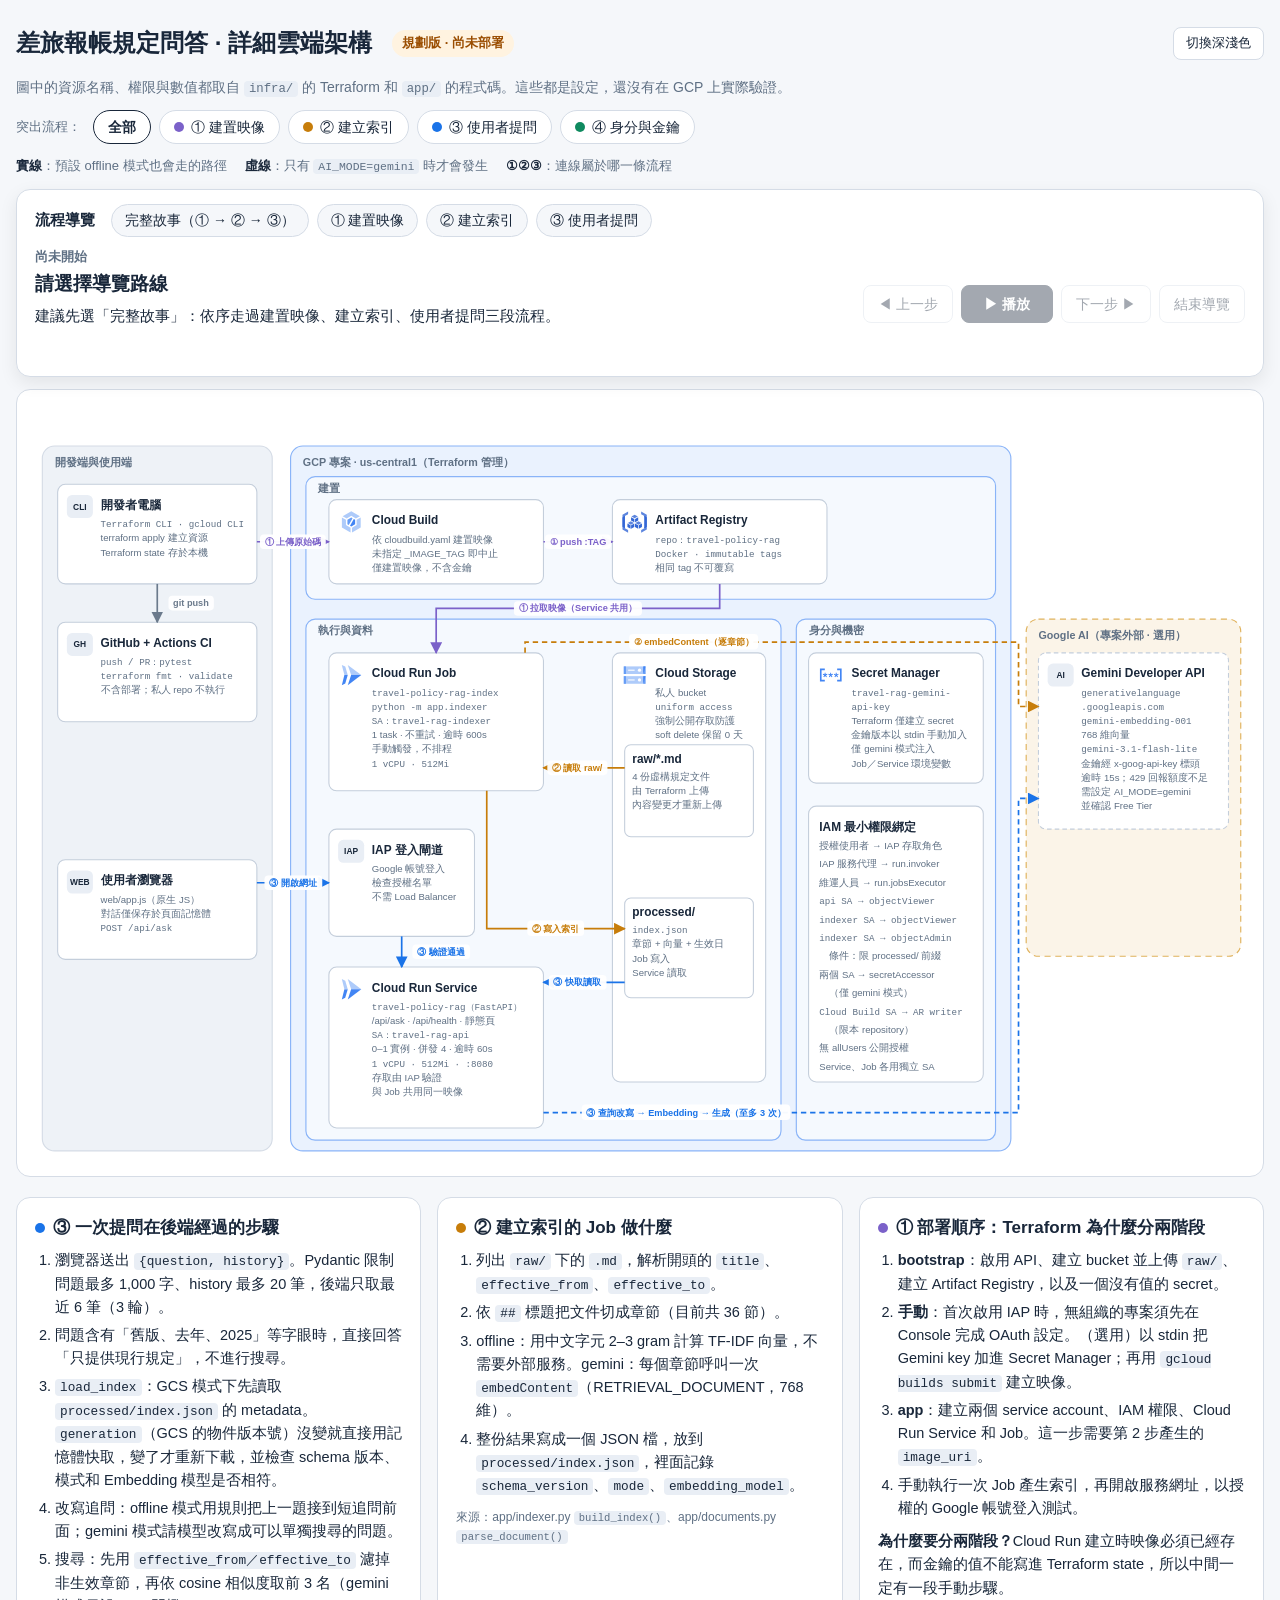
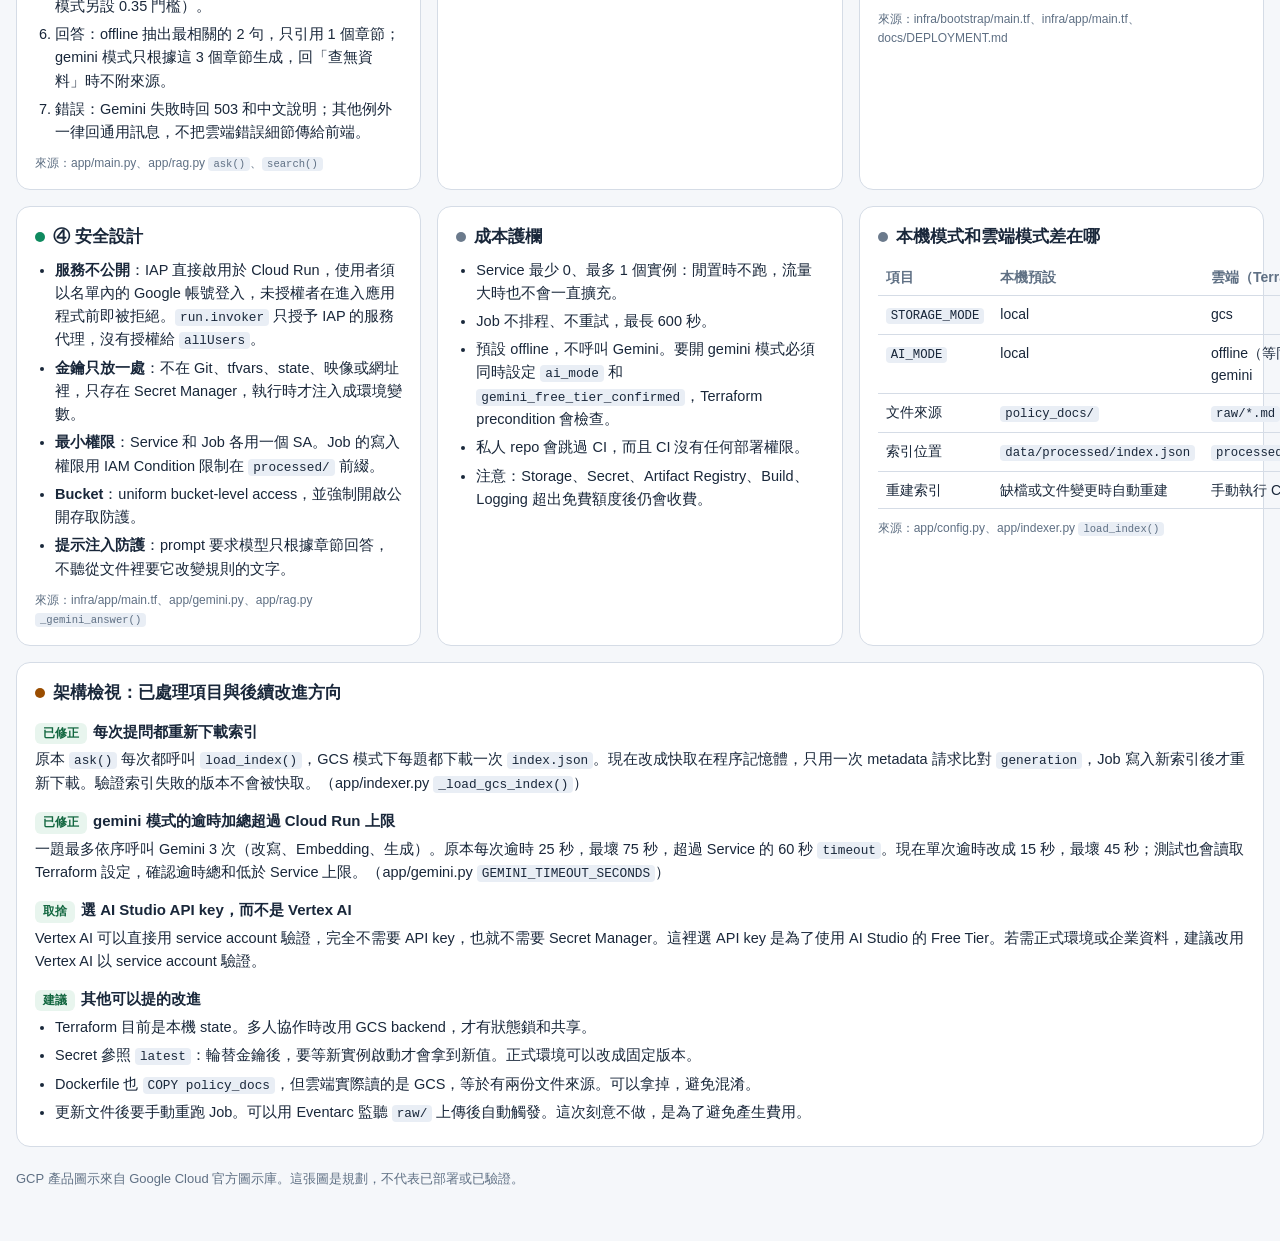
==== commit 27061072: "Use a single architecture diagram Keep the detailed diagram as the only architecture figure, rename " ====
--- a/docs/diagrams/cloud-architecture.html
+++ b/docs/diagrams/cloud-architecture.html
@@ -1,112 +1,610 @@
-<!doctype html><html lang="zh-Hant"><head><meta charset="utf-8"><meta name="viewport" content="width=device-width, initial-scale=1"><title>差旅報帳規定問答｜Google Cloud 架構</title>
-<style>body{margin:0;background:#EAF0F6;color:#19273A;font-family:-apple-system,BlinkMacSystemFont,"PingFang TC",sans-serif}.wrap{max-width:1880px;margin:0 auto;padding:18px}.toolbar{display:flex;gap:8px;align-items:center;flex-wrap:wrap;margin-bottom:10px}button{font:inherit;border:1px solid #CAD6E4;background:#fff;border-radius:9px;padding:8px 13px;color:#40536D;cursor:pointer}button.active{background:#2D70D5;color:#fff;border-color:#2D70D5}.hint{color:#5F7084;font-size:14px;margin-left:8px}.diagram{background:#fff;border-radius:12px;box-shadow:0 14px 38px #1D375A16;overflow:auto}svg{display:block;width:min(100%,calc((100vh - 126px)*1.6348));height:auto;margin:auto}.filtered .flow{opacity:.12}.filtered .flow.selected{opacity:1}.note{padding:9px 4px;color:#53667C;font-size:14px;line-height:1.5;margin:0}@media(max-width:700px){.wrap{padding:10px}.hint{width:100%}svg{min-width:1040px;width:1040px}}</style></head>
-<body><main class="wrap"><nav class="toolbar" aria-label="突出顯示流程"><button class="active" data-flow="all">全部</button><button data-flow="green">文件索引</button><button data-flow="blue">問答</button><button data-flow="violet">建置</button><button data-flow="orange">金鑰</button><button data-flow="optional">Gemini 選用</button><span class="hint">點選流程可突出顯示連線；圖示採 Google Cloud 官方服務圖示。</span></nav><section class="diagram" aria-label="Google Cloud 架構圖"><svg xmlns="http://www.w3.org/2000/svg" xmlns:xlink="http://www.w3.org/1999/xlink" width="1880" height="1150" viewBox="0 0 1880 1150" role="img" aria-labelledby="title desc">
-<title id="title">差旅報帳規定問答｜Google Cloud 架構</title>
-<desc id="desc">Google Cloud 規劃圖。使用者瀏覽器經 IAP 以 Google 帳號登入後存取 Cloud Run 的前端與 FastAPI；API 搜尋索引，回答與來源沿原路回到瀏覽器。另有文件索引和建置流程；Gemini 為選用外部 API。</desc>
-<defs>
-             <filter id="card-shadow" x="-15%" y="-20%" width="135%" height="150%"><feDropShadow dx="0" dy="5" stdDeviation="7" flood-color="#1D375A" flood-opacity=".08"/></filter>
-             <marker id="arrow-green" viewBox="0 0 12 12" refX="10" refY="6" markerWidth="10" markerHeight="10" orient="auto"><path d="M1 1 11 6 1 11" fill="none" stroke="#178A62" stroke-width="2.2"/></marker>
-             <marker id="arrow-blue" viewBox="0 0 12 12" refX="10" refY="6" markerWidth="10" markerHeight="10" orient="auto"><path d="M1 1 11 6 1 11" fill="none" stroke="#2D70D5" stroke-width="2.2"/></marker>
-             <marker id="arrow-violet" viewBox="0 0 12 12" refX="10" refY="6" markerWidth="10" markerHeight="10" orient="auto"><path d="M1 1 11 6 1 11" fill="none" stroke="#7750BF" stroke-width="2.2"/></marker>
-             <marker id="arrow-orange" viewBox="0 0 12 12" refX="10" refY="6" markerWidth="10" markerHeight="10" orient="auto"><path d="M1 1 11 6 1 11" fill="none" stroke="#C7792E" stroke-width="2.2"/></marker>
-             <marker id="arrow-optional" viewBox="0 0 12 12" refX="10" refY="6" markerWidth="10" markerHeight="10" orient="auto"><path d="M1 1 11 6 1 11" fill="none" stroke="#9B5FBF" stroke-width="2.2"/></marker>
-           </defs>
-           <style>
-             text{font-family:-apple-system,BlinkMacSystemFont,"PingFang TC","Noto Sans CJK TC","Microsoft JhengHei",sans-serif}
-             .kicker{font-size:17px;font-weight:800;letter-spacing:.12em;fill:#2D70D5}
-             .title{font-size:38px;font-weight:800;fill:#19273A}
-             .subtitle{font-size:17px;fill:#62738A}
-             .boundary-title{font-size:18px;font-weight:800;fill:#40536D}
-             .lane-title{font-size:20px;font-weight:800;fill:#24384F}
-             .lane-note{font-size:15px;font-weight:600;fill:#6B7C90}
-             .node-title{font-size:18px;font-weight:800;fill:#19273A}
-             .node-detail{font-size:15px;fill:#5F7084}
-             .edge-label{font-size:14px;font-weight:750}
-             .footer{font-size:15px;fill:#596C82}
-             .flow{transition:opacity .2s ease}
-           </style>
-<rect width="1880" height="1150" fill="#F7F9FC"/>
-<rect x="0" y="0" width="470" height="9" fill="#4285F4"/><rect x="470" y="0" width="470" height="9" fill="#EA4335"/><rect x="940" y="0" width="470" height="9" fill="#FBBC05"/><rect x="1410" y="0" width="470" height="9" fill="#34A853"/>
-<text x="55" y="57" class="kicker" >CLOUD SYSTEM DESIGN / RAG DEMO</text>
-<text x="55" y="109" class="title" >差旅報帳規定問答｜Google Cloud 架構</text>
-<text x="55" y="142" class="subtitle" >虛構企業文件 · Cloud Run + IAP · 手動索引 · 本機版已完成</text>
-<rect x="1538" y="67" width="280" height="48" rx="24" fill="#FFF4E8" stroke="#EFCBA5"/>
-<text x="1678" y="98" class="boundary-title" text-anchor="middle" fill="#A56724">雲端規劃圖｜尚未部署</text>
-<rect x="42" y="181" width="340" height="866" rx="23" fill="#FFFFFF" stroke="#DDE5EE" stroke-width="2"/>
-<rect x="430" y="181" width="1070" height="866" rx="23" fill="#FFFFFF" stroke="#8DB0E8" stroke-width="2" stroke-dasharray="10 7"/>
-<rect x="1530" y="465" width="315" height="302" rx="23" fill="#FFFFFF" stroke="#D8B8E8" stroke-width="2" stroke-dasharray="9 7"/>
-<rect x="455" y="221" width="1020" height="239" rx="18" fill="#F2F7FF" stroke="#DBE8FA"/>
-<rect x="455" y="506" width="1020" height="244" rx="18" fill="#F2FAF6" stroke="#D9EFE3"/>
-<rect x="455" y="796" width="1020" height="226" rx="18" fill="#F8F5FC" stroke="#ECE5F6"/>
-<text x="66" y="215" class="boundary-title" >使用者</text>
-<line x1="66" y1="562" x2="358" y2="562" stroke="#DDE5EE"/>
-<text x="66" y="597" class="boundary-title" >文件維護與部署</text>
-<text x="455" y="205" class="boundary-title" >GOOGLE CLOUD PROJECT  ·  us-central1</text>
-<text x="1552" y="497" class="boundary-title" >外部 AI 服務｜選用</text>
-<text x="480" y="257" class="lane-title" >③  使用者提問與回答</text>
-<text x="480" y="445" class="lane-note" >使用者經 IAP 以 Google 帳號登入；前端與 API 同在 Cloud Run</text>
-<text x="480" y="542" class="lane-title" >②  建立索引</text>
-<text x="1107" y="542" class="lane-note" >raw/ + processed/：同一個私人 bucket</text>
-<text x="480" y="832" class="lane-title" >①  建置映像與金鑰</text>
-<text x="1194" y="832" class="lane-note" >由 Terraform 建立資源</text>
-<rect x="1549" y="715" width="277" height="34" rx="12" fill="#F7F1FB"/>
-<text x="1688" y="737" class="lane-note" text-anchor="middle" fill="#83519E">Gemini 模式需明確啟用</text>
-<g id="edge-browser-iap" class="flow flow-blue"><path d="M 360 318 L 480 318" fill="none" stroke="#2D70D5" stroke-width="3.6" stroke-linecap="round" stroke-linejoin="round" marker-end="url(#arrow-blue)"/></g>
-<g id="edge-iap-browser" class="flow flow-blue"><path d="M 480 352 L 360 352" fill="none" stroke="#2D70D5" stroke-width="3.6" stroke-linecap="round" stroke-linejoin="round" marker-end="url(#arrow-blue)"/></g>
-<g id="edge-iap-service" class="flow flow-blue"><path d="M 735 330 L 825 330" fill="none" stroke="#2D70D5" stroke-width="3.6" stroke-linecap="round" stroke-linejoin="round" marker-end="url(#arrow-blue)"/></g>
-<g id="edge-service-iap" class="flow flow-blue"><path d="M 825 375 L 735 375" fill="none" stroke="#2D70D5" stroke-width="3.6" stroke-linecap="round" stroke-linejoin="round" marker-end="url(#arrow-blue)"/></g>
-<g id="edge-service-index" class="flow flow-blue"><path d="M 1080 345 L 1150 345" fill="none" stroke="#2D70D5" stroke-width="3.6" stroke-linecap="round" stroke-linejoin="round" marker-end="url(#arrow-blue)"/></g>
-<g id="edge-index-service" class="flow flow-green"><path d="M 1150 386 L 1080 386" fill="none" stroke="#178A62" stroke-width="3.6" stroke-linecap="round" stroke-linejoin="round" marker-end="url(#arrow-green)"/></g>
-<g id="edge-repo-terraform" class="flow flow-violet"><path d="M 215 724 L 215 765" fill="none" stroke="#7750BF" stroke-width="3.6" stroke-linecap="round" stroke-linejoin="round" stroke-dasharray="9 7" marker-end="url(#arrow-violet)"/></g>
-<g id="edge-terraform-raw" class="flow flow-violet"><path d="M 360 817 L 410 817 L 410 625 L 500 625" fill="none" stroke="#7750BF" stroke-width="3.6" stroke-linecap="round" stroke-linejoin="round" stroke-dasharray="9 7" marker-end="url(#arrow-violet)"/></g>
-<g id="edge-raw-job" class="flow flow-green"><path d="M 755 625 L 825 625" fill="none" stroke="#178A62" stroke-width="3.6" stroke-linecap="round" stroke-linejoin="round" marker-end="url(#arrow-green)"/></g>
-<g id="edge-job-index" class="flow flow-green"><path d="M 1080 625 L 1440 625 L 1440 438 L 1278 438 L 1278 408" fill="none" stroke="#178A62" stroke-width="3.6" stroke-linecap="round" stroke-linejoin="round" marker-end="url(#arrow-green)"/></g>
-<g id="edge-service-gemini" class="flow flow-optional"><path d="M 1035 280 L 1035 263 L 1515 263 L 1515 550 L 1555 550" fill="none" stroke="#9B5FBF" stroke-width="3.6" stroke-linecap="round" stroke-linejoin="round" stroke-dasharray="9 7" marker-end="url(#arrow-optional)"/></g>
-<g id="edge-job-gemini" class="flow flow-optional"><path d="M 1018 687 L 1018 713 L 1515 713 L 1515 625 L 1555 625" fill="none" stroke="#9B5FBF" stroke-width="3.6" stroke-linecap="round" stroke-linejoin="round" stroke-dasharray="9 7" marker-end="url(#arrow-optional)"/></g>
-<g id="edge-build-registry" class="flow flow-violet"><path d="M 755 912 L 825 912" fill="none" stroke="#7750BF" stroke-width="3.6" stroke-linecap="round" stroke-linejoin="round" stroke-dasharray="9 7" marker-end="url(#arrow-violet)"/></g>
-<g id="edge-registry-job" class="flow flow-violet"><path d="M 952 850 L 952 687" fill="none" stroke="#7750BF" stroke-width="3.6" stroke-linecap="round" stroke-linejoin="round" stroke-dasharray="9 7" marker-end="url(#arrow-violet)"/></g>
-<g id="edge-secret-job" class="flow flow-orange"><path d="M 1150 912 L 1120 912 L 1120 737 L 1035 737 L 1035 687" fill="none" stroke="#C7792E" stroke-width="3.6" stroke-linecap="round" stroke-linejoin="round" stroke-dasharray="9 7" marker-end="url(#arrow-orange)"/></g>
-<g class="flow flow-blue"><g><rect x="390" y="282" width="60" height="30" rx="15" fill="#fff" stroke="#2D70D5" stroke-opacity=".35"/><text x="420.0" y="303" class="edge-label" text-anchor="middle" fill="#2D70D5">提問</text></g></g>
-<g class="flow flow-blue"><g><rect x="370" y="362" width="104" height="30" rx="15" fill="#fff" stroke="#2D70D5" stroke-opacity=".35"/><text x="422.0" y="383" class="edge-label" text-anchor="middle" fill="#2D70D5">答案＋來源</text></g></g>
-<g class="flow flow-blue"><g><rect x="742" y="290" width="76" height="30" rx="15" fill="#fff" stroke="#2D70D5" stroke-opacity=".35"/><text x="780.0" y="311" class="edge-label" text-anchor="middle" fill="#2D70D5">已驗證</text></g></g>
-<g class="flow flow-green"><g><rect x="1100" y="413" width="99" height="30" rx="15" fill="#fff" stroke="#178A62" stroke-opacity=".35"/><text x="1149.5" y="434" class="edge-label" text-anchor="middle" fill="#178A62">相關小節</text></g></g>
-<g class="flow flow-violet"><g><rect x="376" y="665" width="92" height="30" rx="15" fill="#fff" stroke="#7750BF" stroke-opacity=".35"/><text x="422.0" y="686" class="edge-label" text-anchor="middle" fill="#7750BF">上傳文件</text></g></g>
-<g class="flow flow-green"><g><rect x="755" y="581" width="66" height="30" rx="15" fill="#fff" stroke="#178A62" stroke-opacity=".35"/><text x="788.0" y="602" class="edge-label" text-anchor="middle" fill="#178A62">讀取</text></g></g>
-<g class="flow flow-green"><g><rect x="1228" y="582" width="99" height="30" rx="15" fill="#fff" stroke="#178A62" stroke-opacity=".35"/><text x="1277.5" y="603" class="edge-label" text-anchor="middle" fill="#178A62">寫入索引</text></g></g>
-<g class="flow flow-optional"><g><rect x="1260" y="230" width="133" height="30" rx="15" fill="#fff" stroke="#9B5FBF" stroke-opacity=".35"/><text x="1326.5" y="251" class="edge-label" text-anchor="middle" fill="#9B5FBF">Gemini（選用）</text></g></g>
-<g class="flow flow-optional"><g><rect x="1268" y="671" width="151" height="30" rx="15" fill="#fff" stroke="#9B5FBF" stroke-opacity=".35"/><text x="1343.5" y="692" class="edge-label" text-anchor="middle" fill="#9B5FBF">文件 Embedding</text></g></g>
-<g class="flow flow-violet"><g><rect x="760" y="882" width="60" height="30" rx="15" fill="#fff" stroke="#7750BF" stroke-opacity=".35"/><text x="790.0" y="903" class="edge-label" text-anchor="middle" fill="#7750BF">推送</text></g></g>
-<g class="flow flow-violet"><g><rect x="958" y="761" width="97" height="30" rx="15" fill="#fff" stroke="#7750BF" stroke-opacity=".35"/><text x="1006.5" y="782" class="edge-label" text-anchor="middle" fill="#7750BF">提供映像</text></g></g>
-<g class="flow flow-orange"><g><rect x="1112" y="744" width="190" height="30" rx="15" fill="#fff" stroke="#C7792E" stroke-opacity=".35"/><text x="1207.0" y="765" class="edge-label" text-anchor="middle" fill="#C7792E">注入 key（Job、Service）</text></g></g>
-<g id="node-browser" class="node"><rect x="70" y="260" width="290" height="104" rx="18" fill="#fff" stroke="#DAE3EC" stroke-width="1.5" filter="url(#card-shadow)"/><rect x="70" y="276" width="5" height="72" rx="2.5" fill="#2D70D5"/><rect x="88" y="283" width="68" height="68" rx="15" fill="#F4F7FB"/><image x="96" y="291" width="54" height="54" href="[data-uri]"/><text x="162" y="301" class="node-title" >使用者瀏覽器</text><text x="162" y="332" class="node-detail" >載入前端；暫存近期對話</text></g>
-<g id="node-repo" class="node"><rect x="70" y="620" width="290" height="104" rx="18" fill="#fff" stroke="#DAE3EC" stroke-width="1.5" filter="url(#card-shadow)"/><rect x="70" y="636" width="5" height="72" rx="2.5" fill="#7750BF"/><rect x="88" y="643" width="68" height="68" rx="15" fill="#F4F7FB"/><image x="96" y="651" width="54" height="54" href="[data-uri]"/><text x="162" y="661" class="node-title" >GitHub 儲存庫</text><text x="162" y="692" class="node-detail" >程式碼 + 四份虛構規定</text></g>
-<g id="node-terraform" class="node"><rect x="70" y="765" width="290" height="104" rx="18" fill="#fff" stroke="#DAE3EC" stroke-width="1.5" filter="url(#card-shadow)"/><rect x="70" y="781" width="5" height="72" rx="2.5" fill="#7750BF"/><rect x="88" y="788" width="68" height="68" rx="15" fill="#F4F7FB"/><image x="96" y="796" width="54" height="54" href="[data-uri]"/><text x="162" y="806" class="node-title" >Terraform</text><text x="162" y="837" class="node-detail" >建資源；上傳 raw/ 文件</text></g>
-<g id="node-iap" class="node"><rect x="480" y="290" width="255" height="124" rx="18" fill="#fff" stroke="#DAE3EC" stroke-width="1.5" filter="url(#card-shadow)"/><rect x="480" y="306" width="5" height="92" rx="2.5" fill="#2D70D5"/><rect x="498" y="313" width="68" height="68" rx="15" fill="#F4F7FB"/><image x="506" y="321" width="54" height="54" href="[data-uri]"/><text x="572" y="331" class="node-title" >IAP 登入閘道</text><text x="572" y="362" class="node-detail" >Google 帳號登入</text><text x="572" y="387" class="node-detail" >僅授權名單可使用</text></g>
-<g id="node-service" class="node"><rect x="825" y="280" width="255" height="140" rx="18" fill="#fff" stroke="#DAE3EC" stroke-width="1.5" filter="url(#card-shadow)"/><rect x="825" y="296" width="5" height="108" rx="2.5" fill="#2D70D5"/><rect x="843" y="303" width="68" height="68" rx="15" fill="#F4F7FB"/><image x="851" y="308" width="54" height="54" href="[data-uri]"/><text x="917" y="322" class="node-title" >Cloud Run</text><text x="917" y="346" class="node-title" >service</text><text x="917" y="384" class="node-detail" >前端：HTML/CSS/JS</text><text x="917" y="409" class="node-detail" >API：FastAPI /api/ask</text></g>
-<g id="node-index" class="node"><rect x="1150" y="284" width="255" height="124" rx="18" fill="#fff" stroke="#DAE3EC" stroke-width="1.5" filter="url(#card-shadow)"/><rect x="1150" y="300" width="5" height="92" rx="2.5" fill="#178A62"/><rect x="1168" y="307" width="68" height="68" rx="15" fill="#F4F7FB"/><image x="1176" y="315" width="54" height="54" href="[data-uri]"/><text x="1242" y="325" class="node-title" >Cloud Storage</text><text x="1242" y="356" class="node-detail" >processed/ 索引 JSON</text><text x="1242" y="381" class="node-detail" >章節、向量、生效日期</text></g>
-<g id="node-raw" class="node"><rect x="500" y="563" width="255" height="124" rx="18" fill="#fff" stroke="#DAE3EC" stroke-width="1.5" filter="url(#card-shadow)"/><rect x="500" y="579" width="5" height="92" rx="2.5" fill="#178A62"/><rect x="518" y="586" width="68" height="68" rx="15" fill="#F4F7FB"/><image x="526" y="594" width="54" height="54" href="[data-uri]"/><text x="592" y="604" class="node-title" >Cloud Storage</text><text x="592" y="635" class="node-detail" >raw/ 原始 Markdown</text><text x="592" y="660" class="node-detail" >四份虛構報帳規定</text></g>
-<g id="node-job" class="node"><rect x="825" y="563" width="255" height="124" rx="18" fill="#fff" stroke="#DAE3EC" stroke-width="1.5" filter="url(#card-shadow)"/><rect x="825" y="579" width="5" height="92" rx="2.5" fill="#178A62"/><rect x="843" y="586" width="68" height="68" rx="15" fill="#F4F7FB"/><image x="851" y="594" width="54" height="54" href="[data-uri]"/><text x="917" y="604" class="node-title" >Cloud Run Job</text><text x="917" y="635" class="node-detail" >手動清理、切段</text><text x="917" y="660" class="node-detail" >建立文件向量索引</text></g>
-<g id="node-build" class="node"><rect x="500" y="850" width="255" height="124" rx="18" fill="#fff" stroke="#DAE3EC" stroke-width="1.5" filter="url(#card-shadow)"/><rect x="500" y="866" width="5" height="92" rx="2.5" fill="#7750BF"/><rect x="518" y="873" width="68" height="68" rx="15" fill="#F4F7FB"/><image x="526" y="881" width="54" height="54" href="[data-uri]"/><text x="592" y="891" class="node-title" >Cloud Build</text><text x="592" y="922" class="node-detail" >gcloud builds submit</text><text x="592" y="947" class="node-detail" >手動建置容器映像</text></g>
-<g id="node-registry" class="node"><rect x="825" y="850" width="255" height="124" rx="18" fill="#fff" stroke="#DAE3EC" stroke-width="1.5" filter="url(#card-shadow)"/><rect x="825" y="866" width="5" height="92" rx="2.5" fill="#7750BF"/><rect x="843" y="873" width="68" height="68" rx="15" fill="#F4F7FB"/><image x="851" y="881" width="54" height="54" href="[data-uri]"/><text x="917" y="891" class="node-title" >Artifact Registry</text><text x="917" y="922" class="node-detail" >保存共用映像</text><text x="917" y="947" class="node-detail" >供 Service / Job 執行</text></g>
-<g id="node-secret" class="node"><rect x="1150" y="850" width="255" height="124" rx="18" fill="#fff" stroke="#DAE3EC" stroke-width="1.5" filter="url(#card-shadow)"/><rect x="1150" y="866" width="5" height="92" rx="2.5" fill="#C7792E"/><rect x="1168" y="873" width="68" height="68" rx="15" fill="#F4F7FB"/><image x="1176" y="881" width="54" height="54" href="[data-uri]"/><text x="1242" y="891" class="node-title" >Secret Manager</text><text x="1242" y="922" class="node-detail" >Gemini API key</text><text x="1242" y="947" class="node-detail" >供 Service / Job 讀取</text></g>
-<g id="node-gemini" class="node"><rect x="1555" y="500" width="275" height="204" rx="18" fill="#fff" stroke="#DAE3EC" stroke-width="1.5" filter="url(#card-shadow)"/><rect x="1555" y="516" width="5" height="172" rx="2.5" fill="#9B5FBF"/><rect x="1573" y="523" width="68" height="68" rx="15" fill="#F4F7FB"/><image x="1581" y="528" width="54" height="54" href="[data-uri]"/><text x="1647" y="542" class="node-title" >Gemini</text><text x="1647" y="566" class="node-title" >Developer API</text><text x="1647" y="604" class="node-detail" >選用：Embedding</text><text x="1647" y="629" class="node-detail" >追問改寫與答案生成</text><text x="1647" y="654" class="node-detail" >本次未呼叫</text></g>
-<rect x="70" y="405" width="290" height="104" rx="18" fill="#F4F7FB" stroke="#DCE5EF"/>
-<text x="92" y="440" class="boundary-title" >使用方式</text>
-<text x="92" y="470" class="footer" >開啟網址 → Google 帳號登入</text>
-<text x="92" y="495" class="footer" >不需安裝工具或執行指令</text>
-<rect x="69" y="903" width="286" height="111" rx="17" fill="#F4F7FB" stroke="#DCE5EF"/>
-<text x="92" y="936" class="boundary-title" >這張圖如何解讀</text>
-<text x="92" y="970" class="footer" >實線：問答與資料路徑</text>
-<text x="92" y="997" class="footer" >虛線：建置或選用服務</text>
-<rect x="1530" y="805" width="315" height="213" rx="18" fill="#FFFFFF" stroke="#E1E7EF"/>
-<text x="1553" y="840" class="boundary-title" >目前的驗證範圍</text>
-<text x="1553" y="874" class="footer" >本機：FastAPI + 文字向量</text>
-<text x="1553" y="902" class="footer" >文件與索引：本機檔案</text>
-<text x="1553" y="930" class="footer" >Terraform：fmt、validate 通過</text>
-<text x="1553" y="958" class="footer" >GCP、Gemini：未部署 / 呼叫</text>
-<text x="1553" y="986" class="footer" >無付費雲端資源</text>
-<line x1="55" y1="1074" x2="1825" y2="1074" stroke="#D7E0E9"/>
-<text x="55" y="1112" class="footer" >儲存：raw/ 與 processed/ 是同一個 Cloud Storage bucket 的兩個路徑。</text>
-<text x="1120" y="1112" class="footer" >部署：bootstrap → 建映像 → app → 手動執行 Job。</text>
-</svg></section><p class="note">此圖是可審查的雲端設計，尚未部署。實際本機模式直接讀取專案內 Markdown 與 JSON 索引，不使用 GCP 或 Gemini。</p></main>
-<script>const panel=document.querySelector('.diagram');document.querySelectorAll('[data-flow]').forEach(b=>b.addEventListener('click',()=>{const flow=b.dataset.flow;document.querySelectorAll('[data-flow]').forEach(x=>x.classList.toggle('active',x===b));panel.classList.toggle('filtered',flow!=='all');panel.querySelectorAll('.flow').forEach(x=>x.classList.toggle('selected',x.classList.contains('flow-'+flow)));}));</script></body></html>+<!doctype html>
+<html lang="zh-Hant">
+<head>
+<meta charset="utf-8">
+<meta name="viewport" content="width=device-width, initial-scale=1">
+<title>詳細雲端架構</title>
+<style>
+:root{
+  --bg:#f5f7fa; --panel:#ffffff; --ink:#19273a; --muted:#5f7084; --line:#d5dce6;
+  --zone:#eef2f7; --zone-gcp:#eaf2fe; --zone-gcp-line:#8ab4f8; --zone-ext:#fbf4e8; --zone-ext-line:#e0b25c;
+  --node:#ffffff; --node-line:#c4cedb;
+  --build:#7b61c9; --index:#c77d0a; --ask:#1a73e8; --sec:#0f8a5f; --plain:#6b7a8c;
+  --warn-bg:#fff3e0; --warn-ink:#9a4d00; --tip-bg:#e8f5ee; --tip-ink:#11663f;
+  --badge:#e9eef5;
+}
+@media (prefers-color-scheme: dark){
+  :root:not([data-theme="light"]){
+    --bg:#10151d; --panel:#171e29; --ink:#e3e9f1; --muted:#9aa8b9; --line:#2c3746;
+    --zone:#151c26; --zone-gcp:#13223a; --zone-gcp-line:#3f6db3; --zone-ext:#2a2216; --zone-ext-line:#8a6a2e;
+    --node:#1c2532; --node-line:#36445a;
+    --build:#a593f0; --index:#f0a83a; --ask:#6aa6ff; --sec:#3fc28c; --plain:#8796a8;
+    --warn-bg:#3a2a12; --warn-ink:#ffc27a; --tip-bg:#12301f; --tip-ink:#7fdcaa; --badge:#263142;
+  }
+}
+:root[data-theme="dark"]{
+  --bg:#10151d; --panel:#171e29; --ink:#e3e9f1; --muted:#9aa8b9; --line:#2c3746;
+  --zone:#151c26; --zone-gcp:#13223a; --zone-gcp-line:#3f6db3; --zone-ext:#2a2216; --zone-ext-line:#8a6a2e;
+  --node:#1c2532; --node-line:#36445a;
+  --build:#a593f0; --index:#f0a83a; --ask:#6aa6ff; --sec:#3fc28c; --plain:#8796a8;
+  --warn-bg:#3a2a12; --warn-ink:#ffc27a; --tip-bg:#12301f; --tip-ink:#7fdcaa; --badge:#263142;
+}
+*{box-sizing:border-box}
+body{margin:0;background:var(--bg);color:var(--ink);
+  font-family:-apple-system,BlinkMacSystemFont,"PingFang TC","Noto Sans TC","Microsoft JhengHei",sans-serif;line-height:1.6}
+.wrap{max-width:1480px;margin:0 auto;padding:24px 16px 56px}
+header{display:flex;flex-wrap:wrap;align-items:center;gap:12px 20px;margin-bottom:14px}
+h1{font-size:24px;margin:0}
+.pill{font-size:13px;padding:3px 10px;border-radius:999px;background:var(--warn-bg);color:var(--warn-ink);font-weight:600}
+.spacer{flex:1}
+button{font:inherit;cursor:pointer}
+.theme{border:1px solid var(--line);background:var(--panel);color:var(--ink);border-radius:8px;padding:5px 12px;font-size:13px}
+.controls{display:flex;flex-wrap:wrap;gap:8px;align-items:center;margin-bottom:12px}
+.controls span{font-size:13px;color:var(--muted);margin-right:4px}
+.flow-btn{border:1px solid var(--line);background:var(--panel);color:var(--ink);border-radius:999px;padding:5px 14px;font-size:14px;display:inline-flex;align-items:center;gap:7px}
+.flow-btn i{width:10px;height:10px;border-radius:50%;display:inline-block}
+.flow-btn[aria-pressed="true"]{border-color:var(--ink);font-weight:700}
+.legend{display:flex;flex-wrap:wrap;gap:6px 18px;font-size:13px;color:var(--muted);margin:0 0 12px}
+.legend b{color:var(--ink);font-weight:600}
+.note{font-size:14px;color:var(--muted);margin:0 0 10px}
+.panel{background:var(--panel);border:1px solid var(--line);border-radius:14px;padding:10px}
+.scroll{overflow-x:auto}
+svg{display:block;width:100%;min-width:1060px;height:auto}
+.zone{stroke-width:1.5}
+.zone-label{font-size:14px;font-weight:700;fill:var(--muted)}
+.node rect.box{fill:var(--node);stroke:var(--node-line);stroke-width:1.4}
+.node .t{font-size:15.5px;font-weight:700;fill:var(--ink)}
+.node .l{font-size:12.5px;fill:var(--muted)}
+.node .l.code{font-family:ui-monospace,SFMono-Regular,Menlo,monospace;font-size:12px}
+.badge rect{fill:var(--badge)}
+.badge text{font-size:11px;font-weight:800;fill:var(--ink)}
+.edge path{fill:none;stroke-width:2.2}
+.edge.dash path{stroke-dasharray:7 5}
+.elabel rect{fill:var(--panel);opacity:.96}
+.elabel text{font-size:12px;font-weight:600}
+[data-flows]{transition:opacity .2s}
+.dim{opacity:.13}
+.tour{background:var(--panel);border:1px solid var(--line);border-radius:14px;padding:14px 18px;margin-bottom:12px;
+  display:grid;grid-template-columns:1fr auto;gap:10px 20px;align-items:center}
+.tour-top{grid-column:1/-1;display:flex;flex-wrap:wrap;align-items:center;gap:8px 12px}
+.tour-top strong{font-size:15px;margin-right:4px}
+.tour-pick{border:1px solid var(--line);background:var(--bg);color:var(--ink);border-radius:999px;padding:4px 13px;font-size:14px}
+.tour-pick[aria-pressed="true"]{border-color:var(--ink);font-weight:700;background:var(--panel)}
+.tour-meta{display:flex;gap:12px;font-size:13px;color:var(--muted);font-weight:600}
+.tour-meta #tour-chapter{color:var(--tour,var(--muted))}
+.tour h2{font-size:19px;margin:2px 0 4px}
+.tour p{margin:0;font-size:15px;min-height:48px}
+.tour-progress{display:flex;flex-wrap:wrap;gap:6px;margin-top:10px}
+.tour-progress button{width:26px;height:8px;border-radius:4px;border:0;padding:0;background:var(--line)}
+.tour-progress button.done{background:var(--tour,var(--ink));opacity:.45}
+.tour-progress button.now{background:var(--tour,var(--ink))}
+.tour-ctrl{display:flex;flex-wrap:wrap;gap:8px;justify-content:flex-end}
+.tour-ctrl button{border:1px solid var(--line);background:var(--panel);color:var(--ink);border-radius:8px;padding:7px 14px;font-size:14px}
+.tour-ctrl button:disabled{opacity:.4;cursor:default}
+.tour-ctrl #tour-play{background:var(--ink);color:var(--panel);border-color:var(--ink);font-weight:700;min-width:92px}
+.node.focus rect.box{stroke:var(--tour);stroke-width:3.2}
+.node.focus.pulse rect.box{animation:pulse 1.2s ease-in-out infinite}
+@keyframes pulse{50%{stroke-width:6}}
+.edge.active path{stroke-width:3.6}
+#tour-dot{pointer-events:none}
+@media (min-width:900px){.tour{position:sticky;top:8px;z-index:5;box-shadow:0 6px 18px rgba(0,0,0,.08)}}
+@media (max-width:720px){.tour{grid-template-columns:1fr}.tour-ctrl{justify-content:flex-start}}
+@media (prefers-reduced-motion:reduce){.node.focus.pulse rect.box{animation:none}}
+.grid{display:grid;grid-template-columns:repeat(auto-fit,minmax(330px,1fr));gap:16px;margin-top:20px}
+.card{background:var(--panel);border:1px solid var(--line);border-radius:14px;padding:16px 18px}
+.card h2{font-size:17px;margin:0 0 8px;display:flex;align-items:center;gap:8px}
+.card h2 i{width:10px;height:10px;border-radius:50%;flex:none}
+.card ol,.card ul{margin:0;padding-left:20px}
+.card li{margin:5px 0;font-size:14.5px}
+.card .src{font-size:12px;color:var(--muted);margin-top:10px}
+code{font-family:ui-monospace,SFMono-Regular,Menlo,monospace;font-size:.88em;background:var(--badge);padding:1px 5px;border-radius:4px}
+table{width:100%;border-collapse:collapse;font-size:14px}
+th,td{text-align:left;padding:7px 8px;border-bottom:1px solid var(--line);vertical-align:top}
+th{color:var(--muted);font-weight:600}
+.wide{grid-column:1/-1}
+.tag{display:inline-block;font-size:12px;font-weight:700;padding:1px 8px;border-radius:6px;margin-right:6px}
+.tag.warn{background:var(--warn-bg);color:var(--warn-ink)}
+.tag.tip{background:var(--tip-bg);color:var(--tip-ink)}
+h3{font-size:15px;margin:14px 0 4px}
+footer{margin-top:22px;font-size:13px;color:var(--muted)}
+@media (max-width:640px){h1{font-size:20px}.card li{font-size:14px}}
+</style>
+</head>
+<body>
+<div class="wrap">
+  <header>
+    <h1>差旅報帳規定問答 · 詳細雲端架構</h1>
+    <span class="pill">規劃版 · 尚未部署</span>
+    <span class="spacer"></span>
+    <button class="theme" id="theme" type="button">切換深淺色</button>
+  </header>
+  <p class="note">圖中的資源名稱、權限與數值都取自 <code>infra/</code> 的 Terraform 和 <code>app/</code> 的程式碼。這些都是設定，還沒有在 GCP 上實際驗證。</p>
+
+  <div class="controls" role="group" aria-label="選擇要突出的流程">
+    <span>突出流程：</span>
+    <button class="flow-btn" data-flow="all" aria-pressed="true" type="button">全部</button>
+    <button class="flow-btn" data-flow="build" aria-pressed="false" type="button"><i style="background:var(--build)"></i>① 建置映像</button>
+    <button class="flow-btn" data-flow="index" aria-pressed="false" type="button"><i style="background:var(--index)"></i>② 建立索引</button>
+    <button class="flow-btn" data-flow="ask" aria-pressed="false" type="button"><i style="background:var(--ask)"></i>③ 使用者提問</button>
+    <button class="flow-btn" data-flow="sec" aria-pressed="false" type="button"><i style="background:var(--sec)"></i>④ 身分與金鑰</button>
+  </div>
+  <div class="legend">
+    <span><b>實線</b>：預設 offline 模式也會走的路徑</span>
+    <span><b>虛線</b>：只有 <code>AI_MODE=gemini</code> 時才會發生</span>
+    <span><b>①②③</b>：連線屬於哪一條流程</span>
+  </div>
+
+  <section class="tour" id="tour" aria-label="動畫導覽">
+    <div class="tour-top">
+      <strong>流程導覽</strong>
+      <div role="group" aria-label="選擇導覽路線" style="display:flex;flex-wrap:wrap;gap:8px">
+        <button class="tour-pick" type="button" data-tour="story" aria-pressed="false">完整故事（① → ② → ③）</button>
+        <button class="tour-pick" type="button" data-tour="build" aria-pressed="false">① 建置映像</button>
+        <button class="tour-pick" type="button" data-tour="index" aria-pressed="false">② 建立索引</button>
+        <button class="tour-pick" type="button" data-tour="ask" aria-pressed="false">③ 使用者提問</button>
+      </div>
+    </div>
+    <div>
+      <div class="tour-meta"><span id="tour-chapter">尚未開始</span><span id="tour-count"></span></div>
+      <h2 id="tour-title">請選擇導覽路線</h2>
+      <p id="tour-desc" aria-live="polite">建議先選「完整故事」：依序走過建置映像、建立索引、使用者提問三段流程。</p>
+      <div class="tour-progress" id="tour-progress"></div>
+    </div>
+    <div class="tour-ctrl">
+      <button id="tour-prev" type="button" disabled>◀ 上一步</button>
+      <button id="tour-play" type="button" disabled>▶ 播放</button>
+      <button id="tour-next" type="button" disabled>下一步 ▶</button>
+      <button id="tour-exit" type="button" disabled>結束導覽</button>
+    </div>
+  </section>
+
+  <div class="panel scroll">
+    <svg id="diagram" viewBox="0 0 1600 1000" role="img" aria-label="GCP 雲端架構圖：建置、索引、問答三條流程"></svg>
+  </div>
+
+  <div class="grid">
+    <section class="card">
+      <h2><i style="background:var(--ask)"></i>③ 一次提問在後端經過的步驟</h2>
+      <ol>
+        <li>瀏覽器送出 <code>{question, history}</code>。Pydantic 限制問題最多 1,000 字、history 最多 20 筆，後端只取最近 6 筆（3 輪）。</li>
+        <li>問題含有「舊版、去年、2025」等字眼時，直接回答「只提供現行規定」，不進行搜尋。</li>
+        <li><code>load_index</code>：GCS 模式下先讀取 <code>processed/index.json</code> 的 metadata。<code>generation</code>（GCS 的物件版本號）沒變就直接用記憶體快取，變了才重新下載，並檢查 schema 版本、模式和 Embedding 模型是否相符。</li>
+        <li>改寫追問：offline 模式用規則把上一題接到短追問前面；gemini 模式請模型改寫成可以單獨搜尋的問題。</li>
+        <li>搜尋：先用 <code>effective_from／effective_to</code> 濾掉非生效章節，再依 cosine 相似度取前 3 名（gemini 模式另設 0.35 門檻）。</li>
+        <li>回答：offline 抽出最相關的 2 句，只引用 1 個章節；gemini 模式只根據這 3 個章節生成，回「查無資料」時不附來源。</li>
+        <li>錯誤：Gemini 失敗時回 503 和中文說明；其他例外一律回通用訊息，不把雲端錯誤細節傳給前端。</li>
+      </ol>
+      <div class="src">來源：app/main.py、app/rag.py <code>ask()</code>、<code>search()</code></div>
+    </section>
+
+    <section class="card">
+      <h2><i style="background:var(--index)"></i>② 建立索引的 Job 做什麼</h2>
+      <ol>
+        <li>列出 <code>raw/</code> 下的 <code>.md</code>，解析開頭的 <code>title</code>、<code>effective_from</code>、<code>effective_to</code>。</li>
+        <li>依 <code>##</code> 標題把文件切成章節（目前共 36 節）。</li>
+        <li>offline：用中文字元 2–3 gram 計算 TF-IDF 向量，不需要外部服務。gemini：每個章節呼叫一次 <code>embedContent</code>（RETRIEVAL_DOCUMENT，768 維）。</li>
+        <li>整份結果寫成一個 JSON 檔，放到 <code>processed/index.json</code>，裡面記錄 <code>schema_version</code>、<code>mode</code>、<code>embedding_model</code>。</li>
+      </ol>
+      <div class="src">來源：app/indexer.py <code>build_index()</code>、app/documents.py <code>parse_document()</code></div>
+    </section>
+
+    <section class="card">
+      <h2><i style="background:var(--build)"></i>① 部署順序：Terraform 為什麼分兩階段</h2>
+      <ol>
+        <li><b>bootstrap</b>：啟用 API、建立 bucket 並上傳 <code>raw/</code>、建立 Artifact Registry，以及一個沒有值的 secret。</li>
+        <li><b>手動</b>：首次啟用 IAP 時，無組織的專案須先在 Console 完成 OAuth 設定。（選用）以 stdin 把 Gemini key 加進 Secret Manager；再用 <code>gcloud builds submit</code> 建立映像。</li>
+        <li><b>app</b>：建立兩個 service account、IAM 權限、Cloud Run Service 和 Job。這一步需要第 2 步產生的 <code>image_uri</code>。</li>
+        <li>手動執行一次 Job 產生索引，再開啟服務網址，以授權的 Google 帳號登入測試。</li>
+      </ol>
+      <p style="margin:10px 0 0;font-size:14.5px"><b>為什麼要分兩階段？</b>Cloud Run 建立時映像必須已經存在，而金鑰的值不能寫進 Terraform state，所以中間一定有一段手動步驟。</p>
+      <div class="src">來源：infra/bootstrap/main.tf、infra/app/main.tf、docs/DEPLOYMENT.md</div>
+    </section>
+
+    <section class="card">
+      <h2><i style="background:var(--sec)"></i>④ 安全設計</h2>
+      <ul>
+        <li><b>服務不公開</b>：IAP 直接啟用於 Cloud Run，使用者須以名單內的 Google 帳號登入，未授權者在進入應用程式前即被拒絕。<code>run.invoker</code> 只授予 IAP 的服務代理，沒有授權給 <code>allUsers</code>。</li>
+        <li><b>金鑰只放一處</b>：不在 Git、tfvars、state、映像或網址裡，只存在 Secret Manager，執行時才注入成環境變數。</li>
+        <li><b>最小權限</b>：Service 和 Job 各用一個 SA。Job 的寫入權限用 IAM Condition 限制在 <code>processed/</code> 前綴。</li>
+        <li><b>Bucket</b>：uniform bucket-level access，並強制開啟公開存取防護。</li>
+        <li><b>提示注入防護</b>：prompt 要求模型只根據章節回答，不聽從文件裡要它改變規則的文字。</li>
+      </ul>
+      <div class="src">來源：infra/app/main.tf、app/gemini.py、app/rag.py <code>_gemini_answer()</code></div>
+    </section>
+
+    <section class="card">
+      <h2><i style="background:var(--plain)"></i>成本護欄</h2>
+      <ul>
+        <li>Service 最少 0、最多 1 個實例：閒置時不跑，流量大時也不會一直擴充。</li>
+        <li>Job 不排程、不重試，最長 600 秒。</li>
+        <li>預設 offline，不呼叫 Gemini。要開 gemini 模式必須同時設定 <code>ai_mode</code> 和 <code>gemini_free_tier_confirmed</code>，Terraform precondition 會檢查。</li>
+        <li>私人 repo 會跳過 CI，而且 CI 沒有任何部署權限。</li>
+        <li>注意：Storage、Secret、Artifact Registry、Build、Logging 超出免費額度後仍會收費。</li>
+      </ul>
+    </section>
+
+    <section class="card">
+      <h2><i style="background:var(--plain)"></i>本機模式和雲端模式差在哪</h2>
+      <table>
+        <tr><th>項目</th><th>本機預設</th><th>雲端（Terraform）</th></tr>
+        <tr><td><code>STORAGE_MODE</code></td><td>local</td><td>gcs</td></tr>
+        <tr><td><code>AI_MODE</code></td><td>local</td><td>offline（等同 local）或 gemini</td></tr>
+        <tr><td>文件來源</td><td><code>policy_docs/</code></td><td><code>raw/*.md</code></td></tr>
+        <tr><td>索引位置</td><td><code>data/processed/index.json</code></td><td><code>processed/index.json</code></td></tr>
+        <tr><td>重建索引</td><td>缺檔或文件變更時自動重建</td><td>手動執行 Cloud Run Job</td></tr>
+      </table>
+      <div class="src">來源：app/config.py、app/indexer.py <code>load_index()</code></div>
+    </section>
+
+    <section class="card wide">
+      <h2><i style="background:var(--warn-ink)"></i>架構檢視：已處理項目與後續改進方向</h2>
+      <h3><span class="tag tip">已修正</span>每次提問都重新下載索引</h3>
+      <p style="margin:0;font-size:14.5px">原本 <code>ask()</code> 每次都呼叫 <code>load_index()</code>，GCS 模式下每題都下載一次 <code>index.json</code>。現在改成快取在程序記憶體，只用一次 metadata 請求比對 <code>generation</code>，Job 寫入新索引後才重新下載。驗證索引失敗的版本不會被快取。（app/indexer.py <code>_load_gcs_index()</code>）</p>
+      <h3><span class="tag tip">已修正</span>gemini 模式的逾時加總超過 Cloud Run 上限</h3>
+      <p style="margin:0;font-size:14.5px">一題最多依序呼叫 Gemini 3 次（改寫、Embedding、生成）。原本每次逾時 25 秒，最壞 75 秒，超過 Service 的 60 秒 <code>timeout</code>。現在單次逾時改成 15 秒，最壞 45 秒；測試也會讀取 Terraform 設定，確認逾時總和低於 Service 上限。（app/gemini.py <code>GEMINI_TIMEOUT_SECONDS</code>）</p>
+      <h3><span class="tag tip">取捨</span>選 AI Studio API key，而不是 Vertex AI</h3>
+      <p style="margin:0;font-size:14.5px">Vertex AI 可以直接用 service account 驗證，完全不需要 API key，也就不需要 Secret Manager。這裡選 API key 是為了使用 AI Studio 的 Free Tier。若需正式環境或企業資料，建議改用 Vertex AI 以 service account 驗證。</p>
+      <h3><span class="tag tip">建議</span>其他可以提的改進</h3>
+      <ul>
+        <li>Terraform 目前是本機 state。多人協作時改用 GCS backend，才有狀態鎖和共享。</li>
+        <li>Secret 參照 <code>latest</code>：輪替金鑰後，要等新實例啟動才會拿到新值。正式環境可以改成固定版本。</li>
+        <li>Dockerfile 也 <code>COPY policy_docs</code>，但雲端實際讀的是 GCS，等於有兩份文件來源。可以拿掉，避免混淆。</li>
+        <li>更新文件後要手動重跑 Job。可以用 Eventarc 監聽 <code>raw/</code> 上傳後自動觸發。這次刻意不做，是為了避免產生費用。</li>
+      </ul>
+    </section>
+  </div>
+  <footer>GCP 產品圖示來自 Google Cloud 官方圖示庫。這張圖是規劃，不代表已部署或已驗證。</footer>
+</div>
+
+<script>
+(() => {
+  "use strict";
+  const NS = "http://www.w3.org/2000/svg";
+  const svg = document.getElementById("diagram");
+  const ICONS = {"artifact_registry": "[data-uri]", "cloud_build": "[data-uri]", "cloud_run": "[data-uri]", "cloud_storage": "[data-uri]", "secret_manager": "[data-uri]"};
+  const C = { build: "var(--build)", index: "var(--index)", ask: "var(--ask)", sec: "var(--sec)", plain: "var(--plain)" };
+
+  const zones = [
+    { x: 20, y: 60, w: 300, h: 920, label: "開發端與使用端", fill: "var(--zone)", stroke: "var(--line)" },
+    { x: 344, y: 60, w: 940, h: 920, label: "GCP 專案 · us-central1（Terraform 管理）", fill: "var(--zone-gcp)", stroke: "var(--zone-gcp-line)" },
+    { x: 364, y: 100, w: 900, h: 160, label: "建置", fill: "var(--panel)", stroke: "var(--zone-gcp-line)", sub: true },
+    { x: 364, y: 286, w: 620, h: 680, label: "執行與資料", fill: "var(--panel)", stroke: "var(--zone-gcp-line)", sub: true },
+    { x: 1004, y: 286, w: 260, h: 680, label: "身分與機密", fill: "var(--panel)", stroke: "var(--zone-gcp-line)", sub: true },
+    { x: 1304, y: 286, w: 280, h: 440, label: "Google AI（專案外部 · 選用）", fill: "var(--zone-ext)", stroke: "var(--zone-ext-line)", dash: true }
+  ];
+
+  const nodes = [
+    { id: "dev", x: 40, y: 110, w: 260, h: 130, badge: "CLI", title: "開發者電腦", flows: "build sec",
+      lines: ["Terraform CLI · gcloud CLI", "terraform apply 建立資源", "Terraform state 存於本機"] },
+    { id: "gh", x: 40, y: 290, w: 260, h: 130, badge: "GH", title: "GitHub + Actions CI", flows: "build",
+      lines: ["push / PR：pytest", "terraform fmt · validate", "不含部署；私人 repo 不執行"] },
+    { id: "browser", x: 40, y: 600, w: 260, h: 130, badge: "WEB", title: "使用者瀏覽器", flows: "ask",
+      lines: ["web/app.js（原生 JS）", "對話僅保存於頁面記憶體", "POST /api/ask"] },
+    { id: "iap", x: 394, y: 560, w: 190, h: 140, badge: "IAP", title: "IAP 登入閘道", flows: "ask sec",
+      lines: ["Google 帳號登入", "檢查授權名單", "不需 Load Balancer"] },
+    { id: "cb", x: 394, y: 130, w: 280, h: 110, icon: "cloud_build", title: "Cloud Build", flows: "build",
+      lines: ["依 cloudbuild.yaml 建置映像", "未指定 _IMAGE_TAG 即中止", "僅建置映像，不含金鑰"] },
+    { id: "ar", x: 764, y: 130, w: 280, h: 110, icon: "artifact_registry", title: "Artifact Registry", flows: "build",
+      lines: ["repo：travel-policy-rag", "Docker · immutable tags", "相同 tag 不可覆寫"] },
+    { id: "job", x: 394, y: 330, w: 280, h: 180, icon: "cloud_run", title: "Cloud Run Job", flows: "build index sec",
+      lines: ["travel-policy-rag-index", "python -m app.indexer", "SA：travel-rag-indexer", "1 task · 不重試 · 逾時 600s", "手動觸發，不排程", "1 vCPU · 512Mi"] },
+    { id: "svc", x: 394, y: 740, w: 280, h: 210, icon: "cloud_run", title: "Cloud Run Service", flows: "build ask sec",
+      lines: ["travel-policy-rag（FastAPI）", "/api/ask · /api/health · 靜態頁", "SA：travel-rag-api", "0–1 實例 · 併發 4 · 逾時 60s", "1 vCPU · 512Mi · :8080", "存取由 IAP 驗證", "與 Job 共用同一映像"] },
+    { id: "bucket", x: 764, y: 330, w: 200, h: 560, icon: "cloud_storage", title: "Cloud Storage", flows: "index ask sec",
+      lines: ["私人 bucket", "uniform access", "強制公開存取防護", "soft delete 保留 0 天"] },
+    { id: "raw", x: 780, y: 450, w: 168, h: 120, title: "raw/*.md", flows: "index", inner: true,
+      lines: ["4 份虛構規定文件", "由 Terraform 上傳", "內容變更才重新上傳"] },
+    { id: "proc", x: 780, y: 650, w: 168, h: 130, title: "processed/", flows: "index ask", inner: true,
+      lines: ["index.json", "章節 + 向量 + 生效日", "Job 寫入", "Service 讀取"] },
+    { id: "secret", x: 1020, y: 330, w: 228, h: 170, icon: "secret_manager", title: "Secret Manager", flows: "sec index ask",
+      lines: ["travel-rag-gemini-", "api-key", "Terraform 僅建立 secret", "金鑰版本以 stdin 手動加入", "僅 gemini 模式注入", "Job／Service 環境變數"] },
+    { id: "iam", x: 1020, y: 530, w: 228, h: 360, title: "IAM 最小權限綁定", flows: "sec", list: true,
+      lines: ["授權使用者 → IAP 存取角色", "IAP 服務代理 → run.invoker", "維運人員 → run.jobsExecutor", "api SA → objectViewer", "indexer SA → objectViewer", "indexer SA → objectAdmin", "　條件：限 processed/ 前綴", "兩個 SA → secretAccessor", "　（僅 gemini 模式）", "Cloud Build SA → AR writer", "　（限本 repository）", "無 allUsers 公開授權", "Service、Job 各用獨立 SA"] },
+    { id: "gem", x: 1320, y: 330, w: 248, h: 230, badge: "AI", title: "Gemini Developer API", flows: "index ask", dash: true,
+      lines: ["generativelanguage", ".googleapis.com", "gemini-embedding-001", "768 維向量", "gemini-3.1-flash-lite", "金鑰經 x-goog-api-key 標頭", "逾時 15s；429 回報額度不足", "需設定 AI_MODE=gemini", "並確認 Free Tier"] }
+  ];
+
+  const edges = [
+    { d: "M170,240 V290", label: "git push", lx: 214, ly: 265, flow: "build", color: C.plain },
+    { d: "M300,185 H394", label: "① 上傳原始碼", lx: 347, ly: 185, flow: "build", color: C.build },
+    { d: "M674,185 H764", label: "① push :TAG", lx: 719, ly: 185, flow: "build", color: C.build },
+    { d: "M904,240 V272 H534 V330", label: "① 拉取映像（Service 共用）", lx: 719, ly: 272, flow: "build", color: C.build },
+    { d: "M780,480 H674", label: "② 讀取 raw/", lx: 718, ly: 480, flow: "index", color: C.index },
+    { d: "M600,510 V690 H780", label: "② 寫入索引", lx: 690, ly: 690, flow: "index", color: C.index },
+    { d: "M780,760 H674", label: "③ 快取讀取", lx: 718, ly: 760, flow: "ask", color: C.ask },
+    { d: "M300,630 H394", label: "③ 開啟網址", lx: 347, ly: 630, flow: "ask", color: C.ask },
+    { d: "M489,700 V740", label: "③ 驗證通過", lx: 540, ly: 720, flow: "ask", color: C.ask },
+    { d: "M650,330 V316 H1294 V400 H1320", label: "② embedContent（逐章節）", lx: 870, ly: 316, flow: "index", color: C.index, dash: true },
+    { d: "M674,930 H1294 V520 H1320", label: "③ 查詢改寫 → Embedding → 生成（至多 3 次）", lx: 860, ly: 930, flow: "ask", color: C.ask, dash: true }
+  ];
+
+  function el(tag, attrs, parent) {
+    const node = document.createElementNS(NS, tag);
+    for (const [k, v] of Object.entries(attrs || {})) node.setAttribute(k, v);
+    if (parent) parent.appendChild(node);
+    return node;
+  }
+  function text(parent, x, y, value, cls, extra) {
+    const t = el("text", Object.assign({ x, y, class: cls }, extra || {}), parent);
+    t.textContent = value;
+    return t;
+  }
+
+  const defs = el("defs", {}, svg);
+  const markerIds = {};
+  Object.entries(C).forEach(([key, color]) => {
+    const m = el("marker", { id: "arrow-" + key, viewBox: "0 0 10 10", refX: "9", refY: "5", markerWidth: "7", markerHeight: "7", orient: "auto-start-reverse" }, defs);
+    el("path", { d: "M0,0 L10,5 L0,10 z", style: "fill:" + color }, m);
+    markerIds[color] = "arrow-" + key;
+  });
+
+  const zoneLayer = el("g", {}, svg);
+  zones.forEach(z => {
+    el("rect", { x: z.x, y: z.y, width: z.w, height: z.h, rx: z.sub ? 12 : 16, class: "zone",
+      style: `fill:${z.fill};stroke:${z.stroke};${z.dash ? "stroke-dasharray:8 6;" : ""}${z.sub ? "fill-opacity:.55;" : ""}` }, zoneLayer);
+    text(zoneLayer, z.x + 16, z.y + (z.sub ? 20 : 26), z.label, "zone-label");
+  });
+
+  const nodeLayer = el("g", {}, svg);
+  nodes.forEach(n => {
+    const g = el("g", { class: "node", "data-flows": n.flows, id: "node-" + n.id }, nodeLayer);
+    el("rect", { class: "box", x: n.x, y: n.y, width: n.w, height: n.h, rx: n.inner ? 8 : 10,
+      style: n.dash ? "stroke-dasharray:6 4" : "" }, g);
+    let tx = n.x + 14;
+    if (n.icon) {
+      el("image", { href: ICONS[n.icon], x: n.x + 12, y: n.y + 12, width: 34, height: 34 }, g);
+      tx = n.x + 56;
+    } else if (n.badge) {
+      const b = el("g", { class: "badge" }, g);
+      el("rect", { x: n.x + 12, y: n.y + 14, width: 34, height: 30, rx: 7 }, b);
+      text(b, n.x + 29, n.y + 33, n.badge, "", { "text-anchor": "middle" });
+      tx = n.x + 56;
+    } else if (n.inner) {
+      tx = n.x + 10;
+    }
+    text(g, tx, n.y + (n.inner ? 24 : 32), n.title, "t");
+    const step = n.list ? 24 : 18.5;
+    const start = n.inner ? 46 : 56;
+    n.lines.forEach((line, i) => {
+      const isCode = /^[\x20-\x7e]+$/.test(line.replace(/[·→：（）]/g, ""));
+      text(g, tx, n.y + start + i * step, line, isCode ? "l code" : "l");
+    });
+  });
+
+  const edgeLayer = el("g", {}, svg);
+  const labels = [];
+  const edgeEls = [];
+  const pathEls = [];
+  edges.forEach(e => {
+    const g = el("g", { class: "edge" + (e.dash ? " dash" : ""), "data-flows": e.flow }, edgeLayer);
+    pathEls.push(el("path", { d: e.d, style: "stroke:" + e.color, "marker-end": "url(#" + markerIds[e.color] + ")" }, g));
+    edgeEls.push(g);
+    const lg = el("g", { class: "elabel" }, g);
+    const r = el("rect", { rx: 5 }, lg);
+    const t = text(lg, e.lx, e.ly + 4, e.label, "", { "text-anchor": "middle", style: "fill:" + e.color });
+    labels.push([r, t]);
+  });
+  // Size each label background to its measured text so it masks the line beneath.
+  requestAnimationFrame(() => labels.forEach(([r, t]) => {
+    const b = t.getBBox();
+    r.setAttribute("x", b.x - 6); r.setAttribute("y", b.y - 3);
+    r.setAttribute("width", b.width + 12); r.setAttribute("height", b.height + 6);
+  }));
+
+  // ---------- Guided tour ----------
+  // Edge indexes follow the `edges` array: 0 git push, 1 dev→cb, 2 cb→ar, 3 ar→job,
+  // 4 raw→job, 5 job→proc, 6 proc→svc, 7 browser→iap, 8 iap→svc, 9 job→gem, 10 svc→gem.
+  // [index, true] plays an edge backwards (a response travelling home).
+  const TOURS = {
+    build: { name: "① 建置映像", color: C.build, steps: [
+      { t: "提交程式碼至版本控制", e: [[0]], n: ["dev", "gh"],
+        d: "開發者將程式碼 push 至 GitHub，由 GitHub Actions 執行 pytest 與 terraform validate。CI 僅負責檢查，不包含部署步驟。" },
+      { t: "提交原始碼至 Cloud Build", e: [[1]], n: ["dev", "cb"],
+        d: "部署時由開發者手動執行 gcloud builds submit，將原始碼上傳至 Cloud Build。" },
+      { t: "建置容器映像", e: [[2]], n: ["cb", "ar"],
+        d: "Cloud Build 依 Dockerfile 建置容器映像並推送至 Artifact Registry。映像 tag 設為不可覆寫，確保每個版本皆可追溯。" },
+      { t: "Job 與 Service 部署同一映像", e: [[3]], n: ["ar", "job", "svc"],
+        d: "Cloud Run Job 與 Service 使用同一映像，僅啟動指令不同：Job 執行 python -m app.indexer 建立索引，Service 執行 FastAPI 提供問答服務。" }
+    ] },
+    index: { name: "② 建立索引", color: C.index, steps: [
+      { t: "上傳規定文件至 Cloud Storage", e: [], n: ["dev", "raw"],
+        d: "執行 terraform apply 時，四份 Markdown 規定文件會上傳至 Cloud Storage 的 raw/ 路徑；僅在內容變更時重新上傳。" },
+      { t: "讀取並切分原始文件", e: [[4]], n: ["raw", "job"],
+        d: "手動觸發 Cloud Run Job，讀取 raw/ 下的文件，依 ## 標題切分為 36 個章節，並記錄各規定的生效期間。" },
+      { t: "產生章節向量", e: [[9], [9, true]], n: ["job", "gem"],
+        d: "將各章節轉換為向量，作為語意相似度比對的依據。預設 offline 模式於 Job 內以 TF-IDF 計算；gemini 模式則逐章節呼叫 Gemini Embedding API（虛線代表選用）。" },
+      { t: "寫入索引檔", e: [[5]], n: ["job", "proc"],
+        d: "章節內容、向量與生效期間寫入 processed/index.json。Job 的寫入權限以 IAM Condition 限定於 processed/ 前綴，無法修改原始文件。" }
+    ] },
+    ask: { name: "③ 使用者提問", color: C.ask, steps: [
+      { t: "使用者開啟網頁並提問", e: [[7]], n: ["browser", "iap"],
+        d: "使用者以瀏覽器開啟 Cloud Run 網址並輸入問題；請求先抵達 IAP（Identity-Aware Proxy），不會直接進入應用程式。" },
+      { t: "Google 帳號登入", e: [[8]], n: ["iap", "svc", "iam"],
+        d: "IAP 要求使用者以 Google 帳號登入，並確認帳號在授權名單內；未授權的請求在進入應用程式前即被拒絕。驗證通過後，IAP 以自身的服務代理轉送請求至 Cloud Run。使用者不需安裝任何工具。" },
+      { t: "載入索引", e: [[6]], n: ["proc", "svc"],
+        d: "FastAPI 讀取 processed/index.json 的 metadata。物件版本（generation）未變更時直接使用記憶體快取，避免每次請求重新下載。" },
+      { t: "檢索現行規定", e: [], n: ["svc"],
+        d: "先依生效期間排除已失效的規定（例如舊版住宿規定），再以向量相似度選出最相關的 3 個章節。" },
+      { t: "產生回答", e: [[10], [10, true]], n: ["svc", "gem"],
+        d: "offline 模式自章節中擷取最相關的句子作為回答；gemini 模式將 3 個章節提供給 Gemini，並限定僅能依據其內容回答（虛線代表選用）。" },
+      { t: "回傳答案與來源", e: [[8, true], [7, true]], n: ["svc", "iap", "browser"],
+        d: "回答連同文件名稱與章節一併回傳，供使用者查核依據。對話紀錄僅保存於瀏覽器，重新整理後即清除。" }
+    ] }
+  };
+  TOURS.story = { name: "完整故事", steps: ["build", "index", "ask"].flatMap(key =>
+    TOURS[key].steps.map(s => Object.assign({ chapter: TOURS[key].name, color: TOURS[key].color }, s))) };
+  ["build", "index", "ask"].forEach(key => TOURS[key].steps.forEach(s => {
+    s.chapter = TOURS[key].name; s.color = TOURS[key].color;
+  }));
+
+  const reduceMotion = matchMedia("(prefers-reduced-motion: reduce)").matches;
+  const DWELL_MS = 5200;
+  const MOVE_MS = 1100;
+  const dot = el("g", { id: "tour-dot", style: "display:none" }, svg);
+  const halo = el("circle", { r: 15, "fill-opacity": 0.22 }, dot);
+  const core = el("circle", { r: 7.5, stroke: "#fff", "stroke-width": 2 }, dot);
+  const nodeEls = [...svg.querySelectorAll(".node")];
+  const ui = {
+    picks: document.querySelectorAll(".tour-pick"),
+    chapter: document.getElementById("tour-chapter"),
+    count: document.getElementById("tour-count"),
+    title: document.getElementById("tour-title"),
+    desc: document.getElementById("tour-desc"),
+    progress: document.getElementById("tour-progress"),
+    prev: document.getElementById("tour-prev"),
+    play: document.getElementById("tour-play"),
+    next: document.getElementById("tour-next"),
+    exit: document.getElementById("tour-exit"),
+    panel: document.getElementById("tour")
+  };
+  const tour = { key: null, idx: 0, playing: false, token: 0, timer: null };
+
+  function setDot(point, color) {
+    dot.style.display = "";
+    halo.style.fill = color; core.style.fill = color;
+    dot.setAttribute("transform", `translate(${point.x},${point.y})`);
+  }
+
+  function travel(path, reverse, color, token) {
+    const length = path.getTotalLength();
+    return new Promise(resolve => {
+      if (reduceMotion) { setDot(path.getPointAtLength(reverse ? 0 : length), color); resolve(); return; }
+      const start = performance.now();
+      function frame(now) {
+        if (token !== tour.token) return resolve();
+        const p = Math.min(1, (now - start) / MOVE_MS);
+        const eased = p < 0.5 ? 2 * p * p : 1 - Math.pow(-2 * p + 2, 2) / 2;
+        setDot(path.getPointAtLength(length * (reverse ? 1 - eased : eased)), color);
+        if (p < 1) requestAnimationFrame(frame); else resolve();
+      }
+      requestAnimationFrame(frame);
+    });
+  }
+
+  function highlight(step) {
+    const focus = new Set(step.n);
+    if (focus.has("raw") || focus.has("proc")) focus.add("bucket");
+    const active = new Set(step.e.map(([i]) => i));
+    nodeEls.forEach(g => {
+      const id = g.id.replace("node-", "");
+      const hit = focus.has(id);
+      g.classList.toggle("dim", !hit);
+      // The bucket is only a container here; outline the folder that matters instead.
+      g.classList.toggle("focus", hit && !(id === "bucket" && step.n.indexOf("bucket") < 0));
+      g.classList.toggle("pulse", hit && step.e.length === 0);
+    });
+    edgeEls.forEach((g, i) => { g.classList.toggle("dim", !active.has(i)); g.classList.toggle("active", active.has(i)); });
+  }
+
+  function clearHighlight() {
+    svg.querySelectorAll("[data-flows]").forEach(item => item.classList.remove("dim", "focus", "pulse", "active"));
+    dot.style.display = "none";
+  }
+
+  function renderPanel() {
+    const steps = TOURS[tour.key].steps;
+    const step = steps[tour.idx];
+    ui.panel.style.setProperty("--tour", step.color);
+    svg.style.setProperty("--tour", step.color);
+    ui.chapter.textContent = step.chapter;
+    ui.count.textContent = `第 ${tour.idx + 1} / ${steps.length} 步`;
+    ui.title.textContent = step.t;
+    ui.desc.textContent = step.d;
+    [...ui.progress.children].forEach((b, i) => {
+      b.className = i < tour.idx ? "done" : i === tour.idx ? "now" : "";
+    });
+    ui.prev.disabled = tour.idx === 0;
+    ui.next.disabled = tour.idx === steps.length - 1;
+    ui.play.textContent = tour.playing ? "❚❚ 暫停" : (tour.idx === steps.length - 1 ? "↻ 重播" : "▶ 播放");
+  }
+
+  async function showStep(i) {
+    clearTimeout(tour.timer);
+    const token = ++tour.token;
+    const steps = TOURS[tour.key].steps;
+    tour.idx = i;
+    const step = steps[i];
+    highlight(step);
+    renderPanel();
+    dot.style.display = "none";
+    for (const [edgeIndex, reverse] of step.e) {
+      await travel(pathEls[edgeIndex], !!reverse, step.color, token);
+      if (token !== tour.token) return;
+    }
+    if (!tour.playing) return;
+    tour.timer = setTimeout(() => {
+      if (token !== tour.token) return;
+      if (tour.idx < steps.length - 1) showStep(tour.idx + 1);
+      else { tour.playing = false; renderPanel(); }
+    }, DWELL_MS);
+  }
+
+  function startTour(key) {
+    resetFlowButtons();
+    tour.key = key; tour.playing = true;
+    ui.picks.forEach(b => b.setAttribute("aria-pressed", String(b.dataset.tour === key)));
+    ui.progress.replaceChildren(...TOURS[key].steps.map((s, i) => {
+      const b = document.createElement("button");
+      b.type = "button"; b.title = s.t; b.setAttribute("aria-label", `跳到第 ${i + 1} 步：${s.t}`);
+      b.addEventListener("click", () => { tour.playing = false; showStep(i); });
+      return b;
+    }));
+    [ui.prev, ui.play, ui.next, ui.exit].forEach(b => { b.disabled = false; });
+    showStep(0);
+  }
+
+  function stopTour() {
+    clearTimeout(tour.timer);
+    tour.token++; tour.key = null; tour.playing = false;
+    clearHighlight();
+    ui.picks.forEach(b => b.setAttribute("aria-pressed", "false"));
+    ui.progress.replaceChildren();
+    ui.panel.style.removeProperty("--tour");
+    ui.chapter.textContent = "尚未開始"; ui.count.textContent = "";
+    ui.title.textContent = "請選擇導覽路線";
+    ui.desc.textContent = "建議先選「完整故事」：依序走過建置映像、建立索引、使用者提問三段流程。";
+    [ui.prev, ui.play, ui.next, ui.exit].forEach(b => { b.disabled = true; });
+    ui.play.textContent = "▶ 播放";
+  }
+
+  ui.picks.forEach(b => b.addEventListener("click", () => startTour(b.dataset.tour)));
+  ui.prev.addEventListener("click", () => { tour.playing = false; showStep(tour.idx - 1); });
+  ui.next.addEventListener("click", () => { tour.playing = false; showStep(tour.idx + 1); });
+  ui.exit.addEventListener("click", stopTour);
+  ui.play.addEventListener("click", () => {
+    const last = TOURS[tour.key].steps.length - 1;
+    if (tour.playing) { tour.playing = false; clearTimeout(tour.timer); renderPanel(); return; }
+    tour.playing = true;
+    showStep(tour.idx === last ? 0 : tour.idx);
+  });
+  document.addEventListener("keydown", event => {
+    if (!tour.key || event.target.closest("input, textarea")) return;
+    const last = TOURS[tour.key].steps.length - 1;
+    if (event.key === "ArrowRight" && tour.idx < last) { tour.playing = false; showStep(tour.idx + 1); }
+    if (event.key === "ArrowLeft" && tour.idx > 0) { tour.playing = false; showStep(tour.idx - 1); }
+    if (event.key === "Escape") stopTour();
+  });
+
+  const buttons = document.querySelectorAll(".flow-btn");
+  function resetFlowButtons() {
+    buttons.forEach(b => b.setAttribute("aria-pressed", String(b.dataset.flow === "all")));
+  }
+  buttons.forEach(btn => btn.addEventListener("click", () => {
+    if (tour.key) stopTour();
+    const flow = btn.dataset.flow;
+    buttons.forEach(b => b.setAttribute("aria-pressed", String(b === btn)));
+    svg.querySelectorAll("[data-flows]").forEach(item => {
+      const hit = flow === "all" || item.dataset.flows.split(" ").includes(flow);
+      item.classList.toggle("dim", !hit);
+    });
+  }));
+
+  const root = document.documentElement;
+  document.getElementById("theme").addEventListener("click", () => {
+    const dark = root.dataset.theme ? root.dataset.theme === "dark" : matchMedia("(prefers-color-scheme: dark)").matches;
+    root.dataset.theme = dark ? "light" : "dark";
+  });
+})();
+</script>
+</body>
+</html>
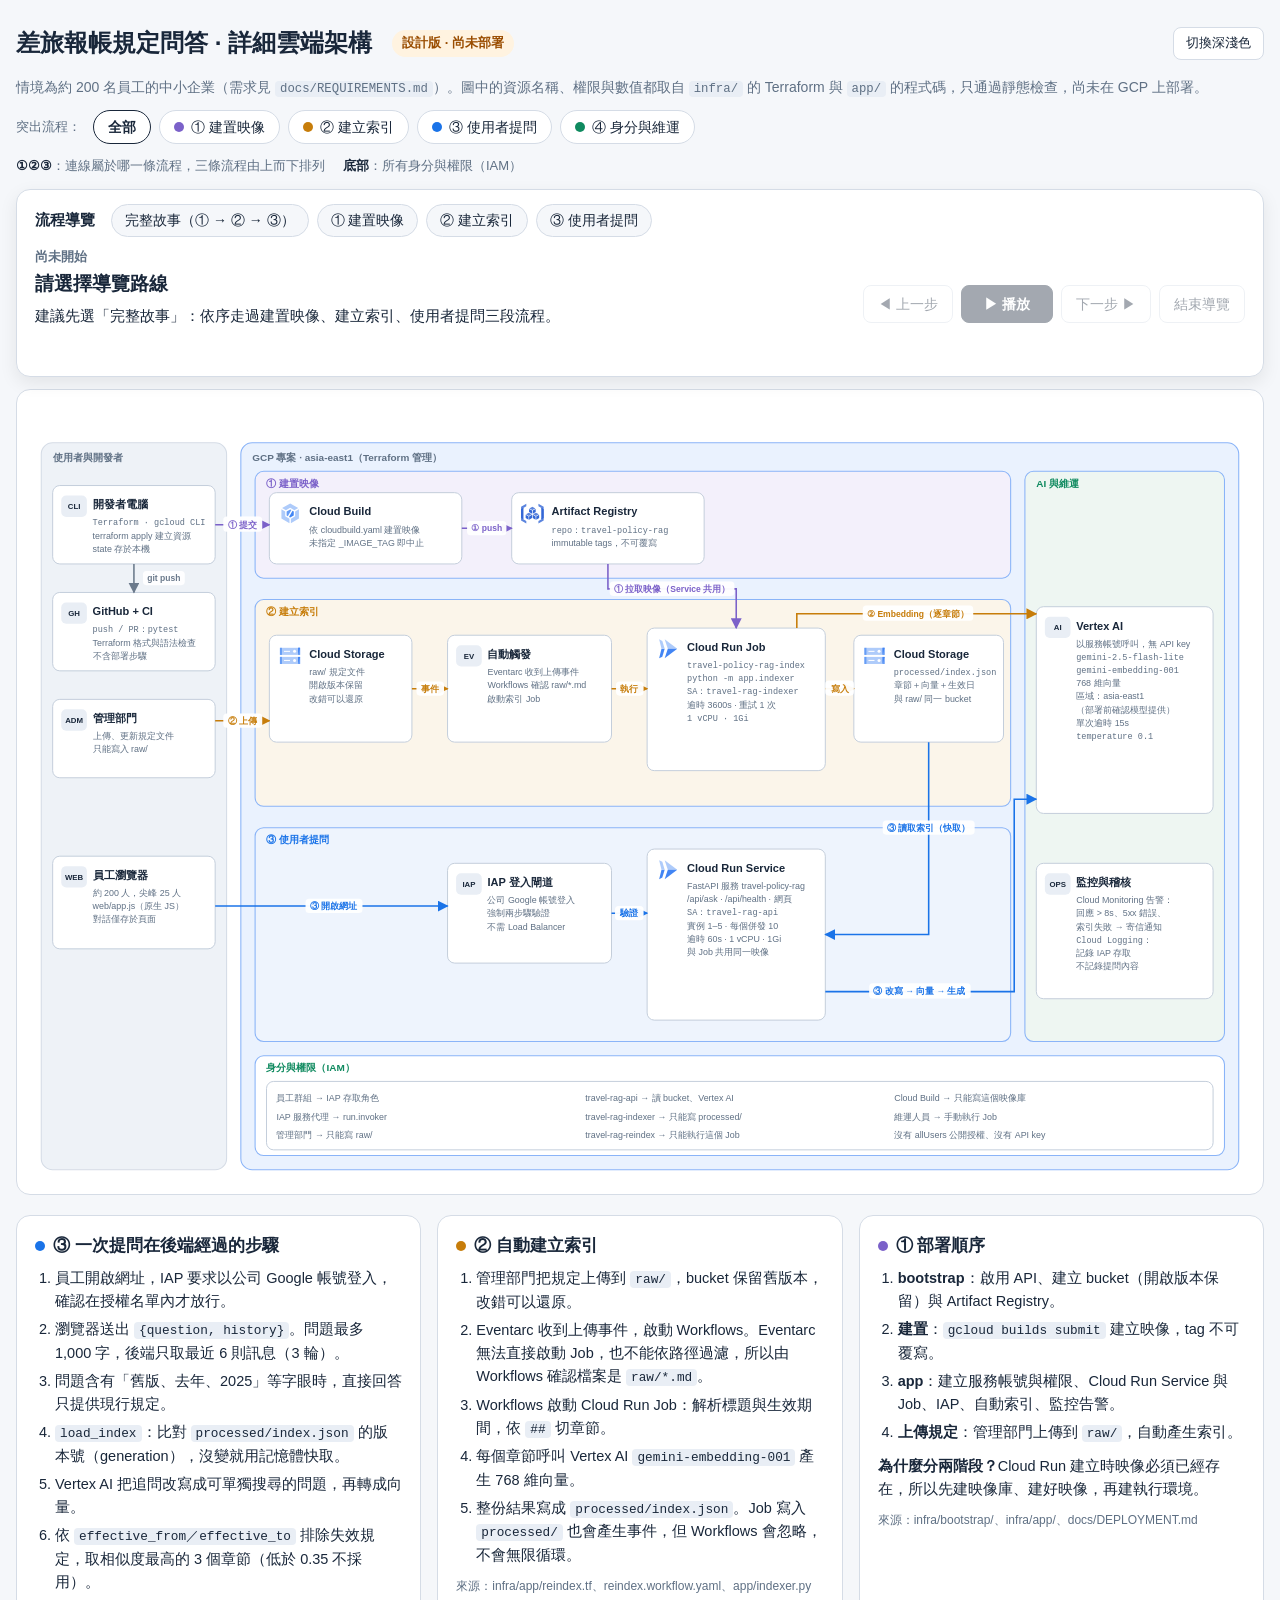
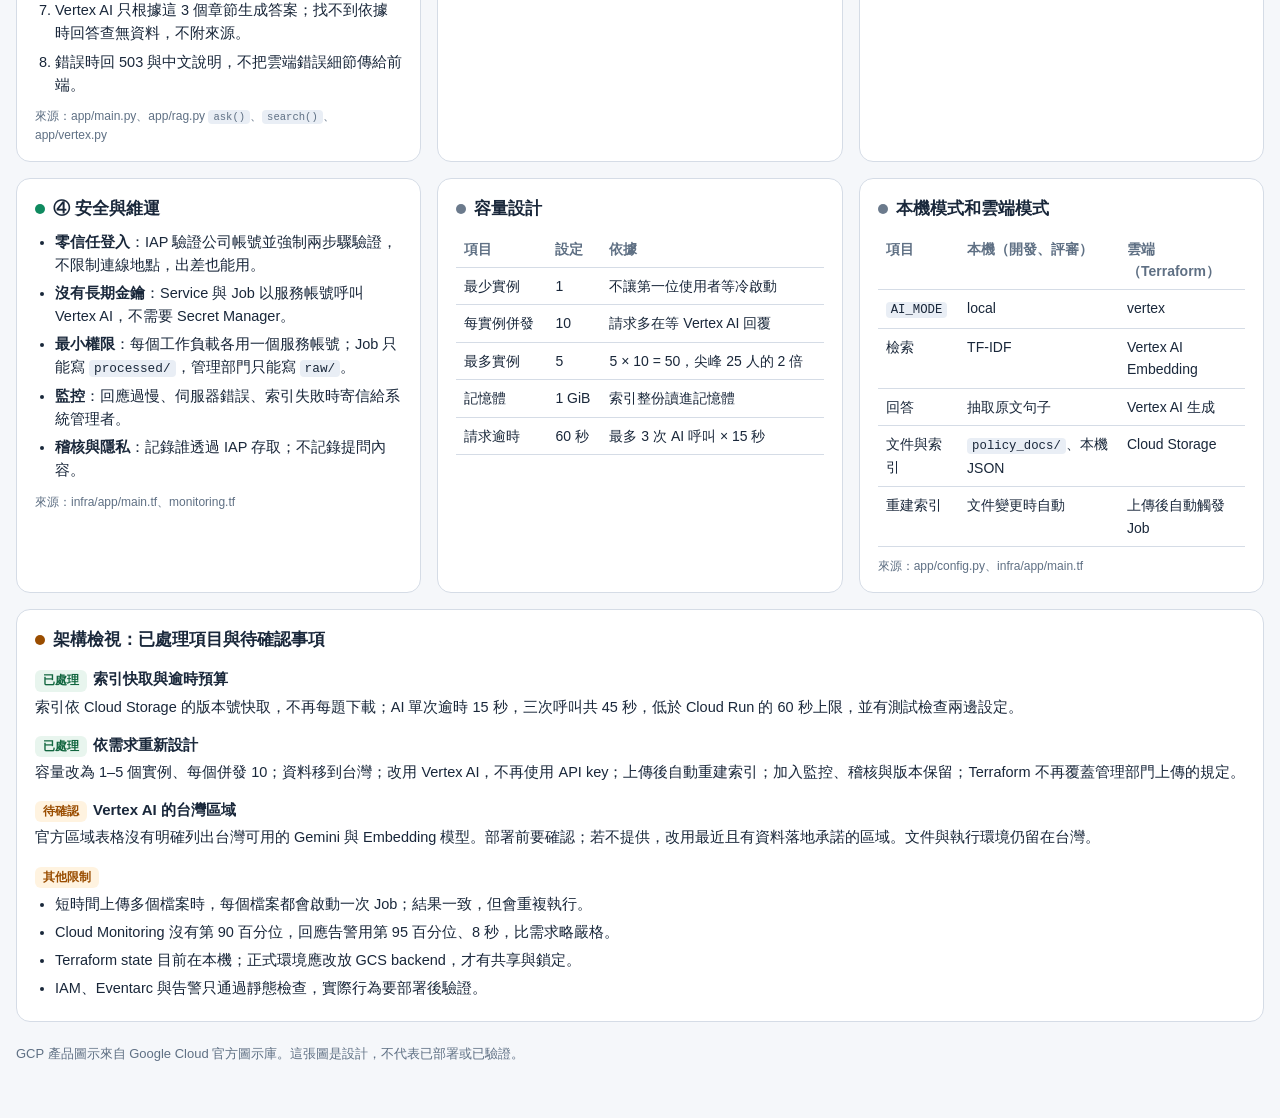
==== commit 8cd1f8f1: "Redesign architecture from written requirements Add docs/REQUIREMENTS.md for a 200-person company an" ====
--- a/docs/diagrams/cloud-architecture.html
+++ b/docs/diagrams/cloud-architecture.html
@@ -7,7 +7,8 @@
 <style>
 :root{
   --bg:#f5f7fa; --panel:#ffffff; --ink:#19273a; --muted:#5f7084; --line:#d5dce6;
-  --zone:#eef2f7; --zone-gcp:#eaf2fe; --zone-gcp-line:#8ab4f8; --zone-ext:#fbf4e8; --zone-ext-line:#e0b25c;
+  --zone:#eef2f7; --zone-gcp:#eaf2fe; --zone-gcp-line:#8ab4f8;
+  --lane-build:#f3f0fb; --lane-index:#fbf5ea; --lane-ask:#eef4fd; --lane-ops:#eef6f2;
   --node:#ffffff; --node-line:#c4cedb;
   --build:#7b61c9; --index:#c77d0a; --ask:#1a73e8; --sec:#0f8a5f; --plain:#6b7a8c;
   --warn-bg:#fff3e0; --warn-ink:#9a4d00; --tip-bg:#e8f5ee; --tip-ink:#11663f;
@@ -16,7 +17,8 @@
 @media (prefers-color-scheme: dark){
   :root:not([data-theme="light"]){
     --bg:#10151d; --panel:#171e29; --ink:#e3e9f1; --muted:#9aa8b9; --line:#2c3746;
-    --zone:#151c26; --zone-gcp:#13223a; --zone-gcp-line:#3f6db3; --zone-ext:#2a2216; --zone-ext-line:#8a6a2e;
+    --zone:#151c26; --zone-gcp:#13223a; --zone-gcp-line:#3f6db3;
+    --lane-build:#1d1a2e; --lane-index:#2a2216; --lane-ask:#14223a; --lane-ops:#142a22;
     --node:#1c2532; --node-line:#36445a;
     --build:#a593f0; --index:#f0a83a; --ask:#6aa6ff; --sec:#3fc28c; --plain:#8796a8;
     --warn-bg:#3a2a12; --warn-ink:#ffc27a; --tip-bg:#12301f; --tip-ink:#7fdcaa; --badge:#263142;
@@ -24,7 +26,8 @@
 }
 :root[data-theme="dark"]{
   --bg:#10151d; --panel:#171e29; --ink:#e3e9f1; --muted:#9aa8b9; --line:#2c3746;
-  --zone:#151c26; --zone-gcp:#13223a; --zone-gcp-line:#3f6db3; --zone-ext:#2a2216; --zone-ext-line:#8a6a2e;
+  --zone:#151c26; --zone-gcp:#13223a; --zone-gcp-line:#3f6db3;
+  --lane-build:#1d1a2e; --lane-index:#2a2216; --lane-ask:#14223a; --lane-ops:#142a22;
   --node:#1c2532; --node-line:#36445a;
   --build:#a593f0; --index:#f0a83a; --ask:#6aa6ff; --sec:#3fc28c; --plain:#8796a8;
   --warn-bg:#3a2a12; --warn-ink:#ffc27a; --tip-bg:#12301f; --tip-ink:#7fdcaa; --badge:#263142;
@@ -32,7 +35,7 @@
 *{box-sizing:border-box}
 body{margin:0;background:var(--bg);color:var(--ink);
   font-family:-apple-system,BlinkMacSystemFont,"PingFang TC","Noto Sans TC","Microsoft JhengHei",sans-serif;line-height:1.6}
-.wrap{max-width:1480px;margin:0 auto;padding:24px 16px 56px}
+.wrap{max-width:1500px;margin:0 auto;padding:24px 16px 56px}
 header{display:flex;flex-wrap:wrap;align-items:center;gap:12px 20px;margin-bottom:14px}
 h1{font-size:24px;margin:0}
 .pill{font-size:13px;padding:3px 10px;border-radius:999px;background:var(--warn-bg);color:var(--warn-ink);font-weight:600}
@@ -49,9 +52,10 @@
 .note{font-size:14px;color:var(--muted);margin:0 0 10px}
 .panel{background:var(--panel);border:1px solid var(--line);border-radius:14px;padding:10px}
 .scroll{overflow-x:auto}
-svg{display:block;width:100%;min-width:1060px;height:auto}
+svg{display:block;width:100%;min-width:1100px;height:auto}
 .zone{stroke-width:1.5}
 .zone-label{font-size:14px;font-weight:700;fill:var(--muted)}
+.lane-label{font-size:14px;font-weight:800}
 .node rect.box{fill:var(--node);stroke:var(--node-line);stroke-width:1.4}
 .node .t{font-size:15.5px;font-weight:700;fill:var(--ink)}
 .node .l{font-size:12.5px;fill:var(--muted)}
@@ -59,7 +63,6 @@
 .badge rect{fill:var(--badge)}
 .badge text{font-size:11px;font-weight:800;fill:var(--ink)}
 .edge path{fill:none;stroke-width:2.2}
-.edge.dash path{stroke-dasharray:7 5}
 .elabel rect{fill:var(--panel);opacity:.96}
 .elabel text{font-size:12px;font-weight:600}
 [data-flows]{transition:opacity .2s}
@@ -87,9 +90,6 @@
 @keyframes pulse{50%{stroke-width:6}}
 .edge.active path{stroke-width:3.6}
 #tour-dot{pointer-events:none}
-@media (min-width:900px){.tour{position:sticky;top:8px;z-index:5;box-shadow:0 6px 18px rgba(0,0,0,.08)}}
-@media (max-width:720px){.tour{grid-template-columns:1fr}.tour-ctrl{justify-content:flex-start}}
-@media (prefers-reduced-motion:reduce){.node.focus.pulse rect.box{animation:none}}
 .grid{display:grid;grid-template-columns:repeat(auto-fit,minmax(330px,1fr));gap:16px;margin-top:20px}
 .card{background:var(--panel);border:1px solid var(--line);border-radius:14px;padding:16px 18px}
 .card h2{font-size:17px;margin:0 0 8px;display:flex;align-items:center;gap:8px}
@@ -107,18 +107,21 @@
 .tag.tip{background:var(--tip-bg);color:var(--tip-ink)}
 h3{font-size:15px;margin:14px 0 4px}
 footer{margin-top:22px;font-size:13px;color:var(--muted)}
+@media (min-width:900px){.tour{position:sticky;top:8px;z-index:5;box-shadow:0 6px 18px rgba(0,0,0,.08)}}
+@media (max-width:720px){.tour{grid-template-columns:1fr}.tour-ctrl{justify-content:flex-start}}
 @media (max-width:640px){h1{font-size:20px}.card li{font-size:14px}}
+@media (prefers-reduced-motion:reduce){.node.focus.pulse rect.box{animation:none}}
 </style>
 </head>
 <body>
 <div class="wrap">
   <header>
     <h1>差旅報帳規定問答 · 詳細雲端架構</h1>
-    <span class="pill">規劃版 · 尚未部署</span>
+    <span class="pill">設計版 · 尚未部署</span>
     <span class="spacer"></span>
     <button class="theme" id="theme" type="button">切換深淺色</button>
   </header>
-  <p class="note">圖中的資源名稱、權限與數值都取自 <code>infra/</code> 的 Terraform 和 <code>app/</code> 的程式碼。這些都是設定，還沒有在 GCP 上實際驗證。</p>
+  <p class="note">情境為約 200 名員工的中小企業（需求見 <code>docs/REQUIREMENTS.md</code>）。圖中的資源名稱、權限與數值都取自 <code>infra/</code> 的 Terraform 與 <code>app/</code> 的程式碼，只通過靜態檢查，尚未在 GCP 上部署。</p>
 
   <div class="controls" role="group" aria-label="選擇要突出的流程">
     <span>突出流程：</span>
@@ -126,15 +129,14 @@
     <button class="flow-btn" data-flow="build" aria-pressed="false" type="button"><i style="background:var(--build)"></i>① 建置映像</button>
     <button class="flow-btn" data-flow="index" aria-pressed="false" type="button"><i style="background:var(--index)"></i>② 建立索引</button>
     <button class="flow-btn" data-flow="ask" aria-pressed="false" type="button"><i style="background:var(--ask)"></i>③ 使用者提問</button>
-    <button class="flow-btn" data-flow="sec" aria-pressed="false" type="button"><i style="background:var(--sec)"></i>④ 身分與金鑰</button>
+    <button class="flow-btn" data-flow="sec" aria-pressed="false" type="button"><i style="background:var(--sec)"></i>④ 身分與維運</button>
   </div>
   <div class="legend">
-    <span><b>實線</b>：預設 offline 模式也會走的路徑</span>
-    <span><b>虛線</b>：只有 <code>AI_MODE=gemini</code> 時才會發生</span>
-    <span><b>①②③</b>：連線屬於哪一條流程</span>
+    <span><b>①②③</b>：連線屬於哪一條流程，三條流程由上而下排列</span>
+    <span><b>底部</b>：所有身分與權限（IAM）</span>
   </div>
 
-  <section class="tour" id="tour" aria-label="動畫導覽">
+  <section class="tour" id="tour" aria-label="流程導覽">
     <div class="tour-top">
       <strong>流程導覽</strong>
       <div role="group" aria-label="選擇導覽路線" style="display:flex;flex-wrap:wrap;gap:8px">
@@ -159,101 +161,104 @@
   </section>
 
   <div class="panel scroll">
-    <svg id="diagram" viewBox="0 0 1600 1000" role="img" aria-label="GCP 雲端架構圖：建置、索引、問答三條流程"></svg>
+    <svg id="diagram" viewBox="0 0 1720 1100" role="img" aria-label="GCP 雲端架構圖：建置、索引、問答三條流程，以及 AI、維運與權限"></svg>
   </div>
 
   <div class="grid">
     <section class="card">
       <h2><i style="background:var(--ask)"></i>③ 一次提問在後端經過的步驟</h2>
       <ol>
-        <li>瀏覽器送出 <code>{question, history}</code>。Pydantic 限制問題最多 1,000 字、history 最多 20 筆，後端只取最近 6 筆（3 輪）。</li>
-        <li>問題含有「舊版、去年、2025」等字眼時，直接回答「只提供現行規定」，不進行搜尋。</li>
-        <li><code>load_index</code>：GCS 模式下先讀取 <code>processed/index.json</code> 的 metadata。<code>generation</code>（GCS 的物件版本號）沒變就直接用記憶體快取，變了才重新下載，並檢查 schema 版本、模式和 Embedding 模型是否相符。</li>
-        <li>改寫追問：offline 模式用規則把上一題接到短追問前面；gemini 模式請模型改寫成可以單獨搜尋的問題。</li>
-        <li>搜尋：先用 <code>effective_from／effective_to</code> 濾掉非生效章節，再依 cosine 相似度取前 3 名（gemini 模式另設 0.35 門檻）。</li>
-        <li>回答：offline 抽出最相關的 2 句，只引用 1 個章節；gemini 模式只根據這 3 個章節生成，回「查無資料」時不附來源。</li>
-        <li>錯誤：Gemini 失敗時回 503 和中文說明；其他例外一律回通用訊息，不把雲端錯誤細節傳給前端。</li>
+        <li>員工開啟網址，IAP 要求以公司 Google 帳號登入，確認在授權名單內才放行。</li>
+        <li>瀏覽器送出 <code>{question, history}</code>。問題最多 1,000 字，後端只取最近 6 則訊息（3 輪）。</li>
+        <li>問題含有「舊版、去年、2025」等字眼時，直接回答只提供現行規定。</li>
+        <li><code>load_index</code>：比對 <code>processed/index.json</code> 的版本號（generation），沒變就用記憶體快取。</li>
+        <li>Vertex AI 把追問改寫成可單獨搜尋的問題，再轉成向量。</li>
+        <li>依 <code>effective_from／effective_to</code> 排除失效規定，取相似度最高的 3 個章節（低於 0.35 不採用）。</li>
+        <li>Vertex AI 只根據這 3 個章節生成答案；找不到依據時回答查無資料，不附來源。</li>
+        <li>錯誤時回 503 與中文說明，不把雲端錯誤細節傳給前端。</li>
       </ol>
-      <div class="src">來源：app/main.py、app/rag.py <code>ask()</code>、<code>search()</code></div>
+      <div class="src">來源：app/main.py、app/rag.py <code>ask()</code>、<code>search()</code>、app/vertex.py</div>
     </section>
 
     <section class="card">
-      <h2><i style="background:var(--index)"></i>② 建立索引的 Job 做什麼</h2>
+      <h2><i style="background:var(--index)"></i>② 自動建立索引</h2>
       <ol>
-        <li>列出 <code>raw/</code> 下的 <code>.md</code>，解析開頭的 <code>title</code>、<code>effective_from</code>、<code>effective_to</code>。</li>
-        <li>依 <code>##</code> 標題把文件切成章節（目前共 36 節）。</li>
-        <li>offline：用中文字元 2–3 gram 計算 TF-IDF 向量，不需要外部服務。gemini：每個章節呼叫一次 <code>embedContent</code>（RETRIEVAL_DOCUMENT，768 維）。</li>
-        <li>整份結果寫成一個 JSON 檔，放到 <code>processed/index.json</code>，裡面記錄 <code>schema_version</code>、<code>mode</code>、<code>embedding_model</code>。</li>
+        <li>管理部門把規定上傳到 <code>raw/</code>，bucket 保留舊版本，改錯可以還原。</li>
+        <li>Eventarc 收到上傳事件，啟動 Workflows。Eventarc 無法直接啟動 Job，也不能依路徑過濾，所以由 Workflows 確認檔案是 <code>raw/*.md</code>。</li>
+        <li>Workflows 啟動 Cloud Run Job：解析標題與生效期間，依 <code>##</code> 切章節。</li>
+        <li>每個章節呼叫 Vertex AI <code>gemini-embedding-001</code> 產生 768 維向量。</li>
+        <li>整份結果寫成 <code>processed/index.json</code>。Job 寫入 <code>processed/</code> 也會產生事件，但 Workflows 會忽略，不會無限循環。</li>
       </ol>
-      <div class="src">來源：app/indexer.py <code>build_index()</code>、app/documents.py <code>parse_document()</code></div>
+      <div class="src">來源：infra/app/reindex.tf、reindex.workflow.yaml、app/indexer.py</div>
     </section>
 
     <section class="card">
-      <h2><i style="background:var(--build)"></i>① 部署順序：Terraform 為什麼分兩階段</h2>
+      <h2><i style="background:var(--build)"></i>① 部署順序</h2>
       <ol>
-        <li><b>bootstrap</b>：啟用 API、建立 bucket 並上傳 <code>raw/</code>、建立 Artifact Registry，以及一個沒有值的 secret。</li>
-        <li><b>手動</b>：首次啟用 IAP 時，無組織的專案須先在 Console 完成 OAuth 設定。（選用）以 stdin 把 Gemini key 加進 Secret Manager；再用 <code>gcloud builds submit</code> 建立映像。</li>
-        <li><b>app</b>：建立兩個 service account、IAM 權限、Cloud Run Service 和 Job。這一步需要第 2 步產生的 <code>image_uri</code>。</li>
-        <li>手動執行一次 Job 產生索引，再開啟服務網址，以授權的 Google 帳號登入測試。</li>
+        <li><b>bootstrap</b>：啟用 API、建立 bucket（開啟版本保留）與 Artifact Registry。</li>
+        <li><b>建置</b>：<code>gcloud builds submit</code> 建立映像，tag 不可覆寫。</li>
+        <li><b>app</b>：建立服務帳號與權限、Cloud Run Service 與 Job、IAP、自動索引、監控告警。</li>
+        <li><b>上傳規定</b>：管理部門上傳到 <code>raw/</code>，自動產生索引。</li>
       </ol>
-      <p style="margin:10px 0 0;font-size:14.5px"><b>為什麼要分兩階段？</b>Cloud Run 建立時映像必須已經存在，而金鑰的值不能寫進 Terraform state，所以中間一定有一段手動步驟。</p>
-      <div class="src">來源：infra/bootstrap/main.tf、infra/app/main.tf、docs/DEPLOYMENT.md</div>
+      <p style="margin:10px 0 0;font-size:14.5px"><b>為什麼分兩階段？</b>Cloud Run 建立時映像必須已經存在，所以先建映像庫、建好映像，再建執行環境。</p>
+      <div class="src">來源：infra/bootstrap/、infra/app/、docs/DEPLOYMENT.md</div>
     </section>
 
     <section class="card">
-      <h2><i style="background:var(--sec)"></i>④ 安全設計</h2>
+      <h2><i style="background:var(--sec)"></i>④ 安全與維運</h2>
       <ul>
-        <li><b>服務不公開</b>：IAP 直接啟用於 Cloud Run，使用者須以名單內的 Google 帳號登入，未授權者在進入應用程式前即被拒絕。<code>run.invoker</code> 只授予 IAP 的服務代理，沒有授權給 <code>allUsers</code>。</li>
-        <li><b>金鑰只放一處</b>：不在 Git、tfvars、state、映像或網址裡，只存在 Secret Manager，執行時才注入成環境變數。</li>
-        <li><b>最小權限</b>：Service 和 Job 各用一個 SA。Job 的寫入權限用 IAM Condition 限制在 <code>processed/</code> 前綴。</li>
-        <li><b>Bucket</b>：uniform bucket-level access，並強制開啟公開存取防護。</li>
-        <li><b>提示注入防護</b>：prompt 要求模型只根據章節回答，不聽從文件裡要它改變規則的文字。</li>
+        <li><b>零信任登入</b>：IAP 驗證公司帳號並強制兩步驟驗證，不限制連線地點，出差也能用。</li>
+        <li><b>沒有長期金鑰</b>：Service 與 Job 以服務帳號呼叫 Vertex AI，不需要 Secret Manager。</li>
+        <li><b>最小權限</b>：每個工作負載各用一個服務帳號；Job 只能寫 <code>processed/</code>，管理部門只能寫 <code>raw/</code>。</li>
+        <li><b>監控</b>：回應過慢、伺服器錯誤、索引失敗時寄信給系統管理者。</li>
+        <li><b>稽核與隱私</b>：記錄誰透過 IAP 存取；不記錄提問內容。</li>
       </ul>
-      <div class="src">來源：infra/app/main.tf、app/gemini.py、app/rag.py <code>_gemini_answer()</code></div>
+      <div class="src">來源：infra/app/main.tf、monitoring.tf</div>
     </section>
 
     <section class="card">
-      <h2><i style="background:var(--plain)"></i>成本護欄</h2>
+      <h2><i style="background:var(--plain)"></i>容量設計</h2>
+      <table>
+        <tr><th>項目</th><th>設定</th><th>依據</th></tr>
+        <tr><td>最少實例</td><td>1</td><td>不讓第一位使用者等冷啟動</td></tr>
+        <tr><td>每實例併發</td><td>10</td><td>請求多在等 Vertex AI 回覆</td></tr>
+        <tr><td>最多實例</td><td>5</td><td>5 × 10 = 50，尖峰 25 人的 2 倍</td></tr>
+        <tr><td>記憶體</td><td>1 GiB</td><td>索引整份讀進記憶體</td></tr>
+        <tr><td>請求逾時</td><td>60 秒</td><td>最多 3 次 AI 呼叫 × 15 秒</td></tr>
+      </table>
+    </section>
+
+    <section class="card">
+      <h2><i style="background:var(--plain)"></i>本機模式和雲端模式</h2>
+      <table>
+        <tr><th>項目</th><th>本機（開發、評審）</th><th>雲端（Terraform）</th></tr>
+        <tr><td><code>AI_MODE</code></td><td>local</td><td>vertex</td></tr>
+        <tr><td>檢索</td><td>TF-IDF</td><td>Vertex AI Embedding</td></tr>
+        <tr><td>回答</td><td>抽取原文句子</td><td>Vertex AI 生成</td></tr>
+        <tr><td>文件與索引</td><td><code>policy_docs/</code>、本機 JSON</td><td>Cloud Storage</td></tr>
+        <tr><td>重建索引</td><td>文件變更時自動</td><td>上傳後自動觸發 Job</td></tr>
+      </table>
+      <div class="src">來源：app/config.py、infra/app/main.tf</div>
+    </section>
+
+    <section class="card wide">
+      <h2><i style="background:var(--warn-ink)"></i>架構檢視：已處理項目與待確認事項</h2>
+      <h3><span class="tag tip">已處理</span>索引快取與逾時預算</h3>
+      <p style="margin:0;font-size:14.5px">索引依 Cloud Storage 的版本號快取，不再每題下載；AI 單次逾時 15 秒，三次呼叫共 45 秒，低於 Cloud Run 的 60 秒上限，並有測試檢查兩邊設定。</p>
+      <h3><span class="tag tip">已處理</span>依需求重新設計</h3>
+      <p style="margin:0;font-size:14.5px">容量改為 1–5 個實例、每個併發 10；資料移到台灣；改用 Vertex AI，不再使用 API key；上傳後自動重建索引；加入監控、稽核與版本保留；Terraform 不再覆蓋管理部門上傳的規定。</p>
+      <h3><span class="tag warn">待確認</span>Vertex AI 的台灣區域</h3>
+      <p style="margin:0;font-size:14.5px">官方區域表格沒有明確列出台灣可用的 Gemini 與 Embedding 模型。部署前要確認；若不提供，改用最近且有資料落地承諾的區域。文件與執行環境仍留在台灣。</p>
+      <h3><span class="tag warn">其他限制</span></h3>
       <ul>
-        <li>Service 最少 0、最多 1 個實例：閒置時不跑，流量大時也不會一直擴充。</li>
-        <li>Job 不排程、不重試，最長 600 秒。</li>
-        <li>預設 offline，不呼叫 Gemini。要開 gemini 模式必須同時設定 <code>ai_mode</code> 和 <code>gemini_free_tier_confirmed</code>，Terraform precondition 會檢查。</li>
-        <li>私人 repo 會跳過 CI，而且 CI 沒有任何部署權限。</li>
-        <li>注意：Storage、Secret、Artifact Registry、Build、Logging 超出免費額度後仍會收費。</li>
-      </ul>
-    </section>
-
-    <section class="card">
-      <h2><i style="background:var(--plain)"></i>本機模式和雲端模式差在哪</h2>
-      <table>
-        <tr><th>項目</th><th>本機預設</th><th>雲端（Terraform）</th></tr>
-        <tr><td><code>STORAGE_MODE</code></td><td>local</td><td>gcs</td></tr>
-        <tr><td><code>AI_MODE</code></td><td>local</td><td>offline（等同 local）或 gemini</td></tr>
-        <tr><td>文件來源</td><td><code>policy_docs/</code></td><td><code>raw/*.md</code></td></tr>
-        <tr><td>索引位置</td><td><code>data/processed/index.json</code></td><td><code>processed/index.json</code></td></tr>
-        <tr><td>重建索引</td><td>缺檔或文件變更時自動重建</td><td>手動執行 Cloud Run Job</td></tr>
-      </table>
-      <div class="src">來源：app/config.py、app/indexer.py <code>load_index()</code></div>
-    </section>
-
-    <section class="card wide">
-      <h2><i style="background:var(--warn-ink)"></i>架構檢視：已處理項目與後續改進方向</h2>
-      <h3><span class="tag tip">已修正</span>每次提問都重新下載索引</h3>
-      <p style="margin:0;font-size:14.5px">原本 <code>ask()</code> 每次都呼叫 <code>load_index()</code>，GCS 模式下每題都下載一次 <code>index.json</code>。現在改成快取在程序記憶體，只用一次 metadata 請求比對 <code>generation</code>，Job 寫入新索引後才重新下載。驗證索引失敗的版本不會被快取。（app/indexer.py <code>_load_gcs_index()</code>）</p>
-      <h3><span class="tag tip">已修正</span>gemini 模式的逾時加總超過 Cloud Run 上限</h3>
-      <p style="margin:0;font-size:14.5px">一題最多依序呼叫 Gemini 3 次（改寫、Embedding、生成）。原本每次逾時 25 秒，最壞 75 秒，超過 Service 的 60 秒 <code>timeout</code>。現在單次逾時改成 15 秒，最壞 45 秒；測試也會讀取 Terraform 設定，確認逾時總和低於 Service 上限。（app/gemini.py <code>GEMINI_TIMEOUT_SECONDS</code>）</p>
-      <h3><span class="tag tip">取捨</span>選 AI Studio API key，而不是 Vertex AI</h3>
-      <p style="margin:0;font-size:14.5px">Vertex AI 可以直接用 service account 驗證，完全不需要 API key，也就不需要 Secret Manager。這裡選 API key 是為了使用 AI Studio 的 Free Tier。若需正式環境或企業資料，建議改用 Vertex AI 以 service account 驗證。</p>
-      <h3><span class="tag tip">建議</span>其他可以提的改進</h3>
-      <ul>
-        <li>Terraform 目前是本機 state。多人協作時改用 GCS backend，才有狀態鎖和共享。</li>
-        <li>Secret 參照 <code>latest</code>：輪替金鑰後，要等新實例啟動才會拿到新值。正式環境可以改成固定版本。</li>
-        <li>Dockerfile 也 <code>COPY policy_docs</code>，但雲端實際讀的是 GCS，等於有兩份文件來源。可以拿掉，避免混淆。</li>
-        <li>更新文件後要手動重跑 Job。可以用 Eventarc 監聽 <code>raw/</code> 上傳後自動觸發。這次刻意不做，是為了避免產生費用。</li>
+        <li>短時間上傳多個檔案時，每個檔案都會啟動一次 Job；結果一致，但會重複執行。</li>
+        <li>Cloud Monitoring 沒有第 90 百分位，回應告警用第 95 百分位、8 秒，比需求略嚴格。</li>
+        <li>Terraform state 目前在本機；正式環境應改放 GCS backend，才有共享與鎖定。</li>
+        <li>IAM、Eventarc 與告警只通過靜態檢查，實際行為要部署後驗證。</li>
       </ul>
     </section>
   </div>
-  <footer>GCP 產品圖示來自 Google Cloud 官方圖示庫。這張圖是規劃，不代表已部署或已驗證。</footer>
+  <footer>GCP 產品圖示來自 Google Cloud 官方圖示庫。這張圖是設計，不代表已部署或已驗證。</footer>
 </div>
 
 <script>
@@ -261,61 +266,72 @@
   "use strict";
   const NS = "http://www.w3.org/2000/svg";
   const svg = document.getElementById("diagram");
-  const ICONS = {"artifact_registry": "[data-uri]", "cloud_build": "[data-uri]", "cloud_run": "[data-uri]", "cloud_storage": "[data-uri]", "secret_manager": "[data-uri]"};
+  const ICONS = {"artifact_registry": "[data-uri]", "cloud_build": "[data-uri]", "cloud_run": "[data-uri]", "cloud_storage": "[data-uri]"};
   const C = { build: "var(--build)", index: "var(--index)", ask: "var(--ask)", sec: "var(--sec)", plain: "var(--plain)" };
 
+  // Layout: left = people; GCP = three flow lanes (top to bottom) + AI and operations column + IAM strip.
   const zones = [
-    { x: 20, y: 60, w: 300, h: 920, label: "開發端與使用端", fill: "var(--zone)", stroke: "var(--line)" },
-    { x: 344, y: 60, w: 940, h: 920, label: "GCP 專案 · us-central1（Terraform 管理）", fill: "var(--zone-gcp)", stroke: "var(--zone-gcp-line)" },
-    { x: 364, y: 100, w: 900, h: 160, label: "建置", fill: "var(--panel)", stroke: "var(--zone-gcp-line)", sub: true },
-    { x: 364, y: 286, w: 620, h: 680, label: "執行與資料", fill: "var(--panel)", stroke: "var(--zone-gcp-line)", sub: true },
-    { x: 1004, y: 286, w: 260, h: 680, label: "身分與機密", fill: "var(--panel)", stroke: "var(--zone-gcp-line)", sub: true },
-    { x: 1304, y: 286, w: 280, h: 440, label: "Google AI（專案外部 · 選用）", fill: "var(--zone-ext)", stroke: "var(--zone-ext-line)", dash: true }
+    { x: 20, y: 60, w: 260, h: 1020, label: "使用者與開發者", fill: "var(--zone)", stroke: "var(--line)" },
+    { x: 300, y: 60, w: 1400, h: 1020, label: "GCP 專案 · asia-east1（Terraform 管理）", fill: "var(--zone-gcp)", stroke: "var(--zone-gcp-line)" },
+    { x: 320, y: 100, w: 1060, h: 150, label: "① 建置映像", fill: "var(--lane-build)", stroke: "var(--zone-gcp-line)", sub: true, color: C.build },
+    { x: 320, y: 280, w: 1060, h: 290, label: "② 建立索引", fill: "var(--lane-index)", stroke: "var(--zone-gcp-line)", sub: true, color: C.index },
+    { x: 320, y: 600, w: 1060, h: 300, label: "③ 使用者提問", fill: "var(--lane-ask)", stroke: "var(--zone-gcp-line)", sub: true, color: C.ask },
+    { x: 1400, y: 100, w: 280, h: 800, label: "AI 與維運", fill: "var(--lane-ops)", stroke: "var(--zone-gcp-line)", sub: true, color: C.sec },
+    { x: 320, y: 920, w: 1360, h: 140, label: "身分與權限（IAM）", fill: "var(--panel)", stroke: "var(--zone-gcp-line)", sub: true, color: C.sec }
   ];
 
   const nodes = [
-    { id: "dev", x: 40, y: 110, w: 260, h: 130, badge: "CLI", title: "開發者電腦", flows: "build sec",
-      lines: ["Terraform CLI · gcloud CLI", "terraform apply 建立資源", "Terraform state 存於本機"] },
-    { id: "gh", x: 40, y: 290, w: 260, h: 130, badge: "GH", title: "GitHub + Actions CI", flows: "build",
-      lines: ["push / PR：pytest", "terraform fmt · validate", "不含部署；私人 repo 不執行"] },
-    { id: "browser", x: 40, y: 600, w: 260, h: 130, badge: "WEB", title: "使用者瀏覽器", flows: "ask",
-      lines: ["web/app.js（原生 JS）", "對話僅保存於頁面記憶體", "POST /api/ask"] },
-    { id: "iap", x: 394, y: 560, w: 190, h: 140, badge: "IAP", title: "IAP 登入閘道", flows: "ask sec",
-      lines: ["Google 帳號登入", "檢查授權名單", "不需 Load Balancer"] },
-    { id: "cb", x: 394, y: 130, w: 280, h: 110, icon: "cloud_build", title: "Cloud Build", flows: "build",
-      lines: ["依 cloudbuild.yaml 建置映像", "未指定 _IMAGE_TAG 即中止", "僅建置映像，不含金鑰"] },
-    { id: "ar", x: 764, y: 130, w: 280, h: 110, icon: "artifact_registry", title: "Artifact Registry", flows: "build",
-      lines: ["repo：travel-policy-rag", "Docker · immutable tags", "相同 tag 不可覆寫"] },
-    { id: "job", x: 394, y: 330, w: 280, h: 180, icon: "cloud_run", title: "Cloud Run Job", flows: "build index sec",
-      lines: ["travel-policy-rag-index", "python -m app.indexer", "SA：travel-rag-indexer", "1 task · 不重試 · 逾時 600s", "手動觸發，不排程", "1 vCPU · 512Mi"] },
-    { id: "svc", x: 394, y: 740, w: 280, h: 210, icon: "cloud_run", title: "Cloud Run Service", flows: "build ask sec",
-      lines: ["travel-policy-rag（FastAPI）", "/api/ask · /api/health · 靜態頁", "SA：travel-rag-api", "0–1 實例 · 併發 4 · 逾時 60s", "1 vCPU · 512Mi · :8080", "存取由 IAP 驗證", "與 Job 共用同一映像"] },
-    { id: "bucket", x: 764, y: 330, w: 200, h: 560, icon: "cloud_storage", title: "Cloud Storage", flows: "index ask sec",
-      lines: ["私人 bucket", "uniform access", "強制公開存取防護", "soft delete 保留 0 天"] },
-    { id: "raw", x: 780, y: 450, w: 168, h: 120, title: "raw/*.md", flows: "index", inner: true,
-      lines: ["4 份虛構規定文件", "由 Terraform 上傳", "內容變更才重新上傳"] },
-    { id: "proc", x: 780, y: 650, w: 168, h: 130, title: "processed/", flows: "index ask", inner: true,
-      lines: ["index.json", "章節 + 向量 + 生效日", "Job 寫入", "Service 讀取"] },
-    { id: "secret", x: 1020, y: 330, w: 228, h: 170, icon: "secret_manager", title: "Secret Manager", flows: "sec index ask",
-      lines: ["travel-rag-gemini-", "api-key", "Terraform 僅建立 secret", "金鑰版本以 stdin 手動加入", "僅 gemini 模式注入", "Job／Service 環境變數"] },
-    { id: "iam", x: 1020, y: 530, w: 228, h: 360, title: "IAM 最小權限綁定", flows: "sec", list: true,
-      lines: ["授權使用者 → IAP 存取角色", "IAP 服務代理 → run.invoker", "維運人員 → run.jobsExecutor", "api SA → objectViewer", "indexer SA → objectViewer", "indexer SA → objectAdmin", "　條件：限 processed/ 前綴", "兩個 SA → secretAccessor", "　（僅 gemini 模式）", "Cloud Build SA → AR writer", "　（限本 repository）", "無 allUsers 公開授權", "Service、Job 各用獨立 SA"] },
-    { id: "gem", x: 1320, y: 330, w: 248, h: 230, badge: "AI", title: "Gemini Developer API", flows: "index ask", dash: true,
-      lines: ["generativelanguage", ".googleapis.com", "gemini-embedding-001", "768 維向量", "gemini-3.1-flash-lite", "金鑰經 x-goog-api-key 標頭", "逾時 15s；429 回報額度不足", "需設定 AI_MODE=gemini", "並確認 Free Tier"] }
+    { id: "dev", x: 36, y: 120, w: 228, h: 110, badge: "CLI", title: "開發者電腦", flows: "build",
+      lines: ["Terraform · gcloud CLI", "terraform apply 建立資源", "state 存於本機"] },
+    { id: "gh", x: 36, y: 270, w: 228, h: 110, badge: "GH", title: "GitHub + CI", flows: "build",
+      lines: ["push / PR：pytest", "Terraform 格式與語法檢查", "不含部署步驟"] },
+    { id: "admin", x: 36, y: 420, w: 228, h: 110, badge: "ADM", title: "管理部門", flows: "index sec",
+      lines: ["上傳、更新規定文件", "只能寫入 raw/"] },
+    { id: "browser", x: 36, y: 640, w: 228, h: 130, badge: "WEB", title: "員工瀏覽器", flows: "ask",
+      lines: ["約 200 人，尖峰 25 人", "web/app.js（原生 JS）", "對話僅存於頁面"] },
+    { id: "cb", x: 340, y: 130, w: 270, h: 100, icon: "cloud_build", title: "Cloud Build", flows: "build",
+      lines: ["依 cloudbuild.yaml 建置映像", "未指定 _IMAGE_TAG 即中止"] },
+    { id: "ar", x: 680, y: 130, w: 270, h: 100, icon: "artifact_registry", title: "Artifact Registry", flows: "build",
+      lines: ["repo：travel-policy-rag", "immutable tags，不可覆寫"] },
+    { id: "raw", x: 340, y: 330, w: 200, h: 150, icon: "cloud_storage", title: "Cloud Storage", flows: "index sec",
+      lines: ["raw/ 規定文件", "開啟版本保留", "改錯可以還原"] },
+    { id: "evwf", x: 590, y: 330, w: 230, h: 150, badge: "EV", title: "自動觸發", flows: "index",
+      lines: ["Eventarc 收到上傳事件", "Workflows 確認 raw/*.md", "啟動索引 Job"] },
+    { id: "job", x: 870, y: 320, w: 250, h: 200, icon: "cloud_run", title: "Cloud Run Job", flows: "build index sec",
+      lines: ["travel-policy-rag-index", "python -m app.indexer", "SA：travel-rag-indexer", "逾時 3600s · 重試 1 次", "1 vCPU · 1Gi"] },
+    { id: "proc", x: 1160, y: 330, w: 210, h: 150, icon: "cloud_storage", title: "Cloud Storage", flows: "index ask",
+      lines: ["processed/index.json", "章節＋向量＋生效日", "與 raw/ 同一 bucket"] },
+    { id: "iap", x: 590, y: 650, w: 230, h: 140, badge: "IAP", title: "IAP 登入閘道", flows: "ask sec",
+      lines: ["公司 Google 帳號登入", "強制兩步驟驗證", "不需 Load Balancer"] },
+    { id: "svc", x: 870, y: 630, w: 250, h: 240, icon: "cloud_run", title: "Cloud Run Service", flows: "build ask sec",
+      lines: ["FastAPI 服務 travel-policy-rag", "/api/ask · /api/health · 網頁", "SA：travel-rag-api", "實例 1–5 · 每個併發 10", "逾時 60s · 1 vCPU · 1Gi", "與 Job 共用同一映像"] },
+    { id: "vertex", x: 1416, y: 290, w: 248, h: 290, badge: "AI", title: "Vertex AI", flows: "index ask sec",
+      lines: ["以服務帳號呼叫，無 API key", "gemini-2.5-flash-lite", "gemini-embedding-001", "768 維向量", "區域：asia-east1", "（部署前確認模型提供）", "單次逾時 15s", "temperature 0.1"] },
+    { id: "ops", x: 1416, y: 650, w: 248, h: 190, badge: "OPS", title: "監控與稽核", flows: "sec",
+      lines: ["Cloud Monitoring 告警：", "回應 > 8s、5xx 錯誤、", "索引失敗 → 寄信通知", "Cloud Logging：", "記錄 IAP 存取", "不記錄提問內容"] },
+    { id: "iam", x: 336, y: 956, w: 1328, h: 96, flows: "sec", columns: [
+      ["員工群組 → IAP 存取角色", "IAP 服務代理 → run.invoker", "管理部門 → 只能寫 raw/"],
+      ["travel-rag-api → 讀 bucket、Vertex AI", "travel-rag-indexer → 只能寫 processed/", "travel-rag-reindex → 只能執行這個 Job"],
+      ["Cloud Build → 只能寫這個映像庫", "維運人員 → 手動執行 Job", "沒有 allUsers 公開授權、沒有 API key"]
+    ] }
   ];
 
+  // Edge index is used by the tour: 0 git push, 1 dev→cb, 2 cb→ar, 3 ar→job, 4 admin→raw,
+  // 5 raw→evwf, 6 evwf→job, 7 job→proc, 8 job→vertex, 9 proc→svc, 10 browser→iap, 11 iap→svc, 12 svc→vertex.
   const edges = [
-    { d: "M170,240 V290", label: "git push", lx: 214, ly: 265, flow: "build", color: C.plain },
-    { d: "M300,185 H394", label: "① 上傳原始碼", lx: 347, ly: 185, flow: "build", color: C.build },
-    { d: "M674,185 H764", label: "① push :TAG", lx: 719, ly: 185, flow: "build", color: C.build },
-    { d: "M904,240 V272 H534 V330", label: "① 拉取映像（Service 共用）", lx: 719, ly: 272, flow: "build", color: C.build },
-    { d: "M780,480 H674", label: "② 讀取 raw/", lx: 718, ly: 480, flow: "index", color: C.index },
-    { d: "M600,510 V690 H780", label: "② 寫入索引", lx: 690, ly: 690, flow: "index", color: C.index },
-    { d: "M780,760 H674", label: "③ 快取讀取", lx: 718, ly: 760, flow: "ask", color: C.ask },
-    { d: "M300,630 H394", label: "③ 開啟網址", lx: 347, ly: 630, flow: "ask", color: C.ask },
-    { d: "M489,700 V740", label: "③ 驗證通過", lx: 540, ly: 720, flow: "ask", color: C.ask },
-    { d: "M650,330 V316 H1294 V400 H1320", label: "② embedContent（逐章節）", lx: 870, ly: 316, flow: "index", color: C.index, dash: true },
-    { d: "M674,930 H1294 V520 H1320", label: "③ 查詢改寫 → Embedding → 生成（至多 3 次）", lx: 860, ly: 930, flow: "ask", color: C.ask, dash: true }
+    { d: "M150,230 V270", label: "git push", lx: 192, ly: 250, flow: "build", color: C.plain },
+    { d: "M264,175 H340", label: "① 提交", lx: 302, ly: 175, flow: "build", color: C.build },
+    { d: "M610,180 H680", label: "① push", lx: 645, ly: 180, flow: "build", color: C.build },
+    { d: "M815,230 V265 H995 V320", label: "① 拉取映像（Service 共用）", lx: 905, ly: 265, flow: "build", color: C.build },
+    { d: "M264,450 H340", label: "② 上傳", lx: 302, ly: 450, flow: "index", color: C.index },
+    { d: "M540,405 H590", label: "事件", lx: 565, ly: 405, flow: "index", color: C.index },
+    { d: "M820,405 H870", label: "執行", lx: 845, ly: 405, flow: "index", color: C.index },
+    { d: "M1120,405 H1160", label: "寫入", lx: 1140, ly: 405, flow: "index", color: C.index },
+    { d: "M1080,320 V300 H1416", label: "② Embedding（逐章節）", lx: 1250, ly: 300, flow: "index", color: C.index },
+    { d: "M1265,480 V750 H1120", label: "③ 讀取索引（快取）", lx: 1265, ly: 600, flow: "ask", color: C.ask },
+    { d: "M264,710 H590", label: "③ 開啟網址", lx: 430, ly: 710, flow: "ask", color: C.ask },
+    { d: "M820,720 H870", label: "驗證", lx: 845, ly: 720, flow: "ask", color: C.ask },
+    { d: "M1120,830 H1385 V560 H1416", label: "③ 改寫 → 向量 → 生成", lx: 1252, ly: 830, flow: "ask", color: C.ask }
   ];
 
   function el(tag, attrs, parent) {
@@ -329,6 +345,7 @@
     t.textContent = value;
     return t;
   }
+  const isCode = line => /^[\x20-\x7e]+$/.test(line.replace(/[·→：（）]/g, ""));
 
   const defs = el("defs", {}, svg);
   const markerIds = {};
@@ -341,34 +358,33 @@
   const zoneLayer = el("g", {}, svg);
   zones.forEach(z => {
     el("rect", { x: z.x, y: z.y, width: z.w, height: z.h, rx: z.sub ? 12 : 16, class: "zone",
-      style: `fill:${z.fill};stroke:${z.stroke};${z.dash ? "stroke-dasharray:8 6;" : ""}${z.sub ? "fill-opacity:.55;" : ""}` }, zoneLayer);
-    text(zoneLayer, z.x + 16, z.y + (z.sub ? 20 : 26), z.label, "zone-label");
+      style: `fill:${z.fill};stroke:${z.stroke};${z.sub ? "" : ""}` }, zoneLayer);
+    text(zoneLayer, z.x + 16, z.y + (z.sub ? 22 : 26), z.label, z.sub ? "lane-label" : "zone-label", z.color ? { style: "fill:" + z.color } : {});
   });
 
   const nodeLayer = el("g", {}, svg);
   nodes.forEach(n => {
     const g = el("g", { class: "node", "data-flows": n.flows, id: "node-" + n.id }, nodeLayer);
-    el("rect", { class: "box", x: n.x, y: n.y, width: n.w, height: n.h, rx: n.inner ? 8 : 10,
-      style: n.dash ? "stroke-dasharray:6 4" : "" }, g);
+    el("rect", { class: "box", x: n.x, y: n.y, width: n.w, height: n.h, rx: 10 }, g);
+    if (n.columns) {
+      const colW = (n.w - 28) / n.columns.length;
+      n.columns.forEach((col, ci) => col.forEach((line, li) => {
+        text(g, n.x + 14 + ci * colW, n.y + 28 + li * 26, line, isCode(line) ? "l code" : "l");
+      }));
+      return;
+    }
     let tx = n.x + 14;
     if (n.icon) {
       el("image", { href: ICONS[n.icon], x: n.x + 12, y: n.y + 12, width: 34, height: 34 }, g);
       tx = n.x + 56;
     } else if (n.badge) {
       const b = el("g", { class: "badge" }, g);
-      el("rect", { x: n.x + 12, y: n.y + 14, width: 34, height: 30, rx: 7 }, b);
-      text(b, n.x + 29, n.y + 33, n.badge, "", { "text-anchor": "middle" });
+      el("rect", { x: n.x + 12, y: n.y + 14, width: 36, height: 30, rx: 7 }, b);
+      text(b, n.x + 30, n.y + 33, n.badge, "", { "text-anchor": "middle" });
       tx = n.x + 56;
-    } else if (n.inner) {
-      tx = n.x + 10;
     }
-    text(g, tx, n.y + (n.inner ? 24 : 32), n.title, "t");
-    const step = n.list ? 24 : 18.5;
-    const start = n.inner ? 46 : 56;
-    n.lines.forEach((line, i) => {
-      const isCode = /^[\x20-\x7e]+$/.test(line.replace(/[·→：（）]/g, ""));
-      text(g, tx, n.y + start + i * step, line, isCode ? "l code" : "l");
-    });
+    text(g, tx, n.y + 32, n.title, "t");
+    n.lines.forEach((line, i) => text(g, tx, n.y + 56 + i * 18.5, line, isCode(line) ? "l code" : "l"));
   });
 
   const edgeLayer = el("g", {}, svg);
@@ -376,7 +392,7 @@
   const edgeEls = [];
   const pathEls = [];
   edges.forEach(e => {
-    const g = el("g", { class: "edge" + (e.dash ? " dash" : ""), "data-flows": e.flow }, edgeLayer);
+    const g = el("g", { class: "edge", "data-flows": e.flow }, edgeLayer);
     pathEls.push(el("path", { d: e.d, style: "stroke:" + e.color, "marker-end": "url(#" + markerIds[e.color] + ")" }, g));
     edgeEls.push(g);
     const lg = el("g", { class: "elabel" }, g);
@@ -392,43 +408,42 @@
   }));
 
   // ---------- Guided tour ----------
-  // Edge indexes follow the `edges` array: 0 git push, 1 dev→cb, 2 cb→ar, 3 ar→job,
-  // 4 raw→job, 5 job→proc, 6 proc→svc, 7 browser→iap, 8 iap→svc, 9 job→gem, 10 svc→gem.
-  // [index, true] plays an edge backwards (a response travelling home).
   const TOURS = {
     build: { name: "① 建置映像", color: C.build, steps: [
       { t: "提交程式碼至版本控制", e: [[0]], n: ["dev", "gh"],
         d: "開發者將程式碼 push 至 GitHub，由 GitHub Actions 執行 pytest 與 terraform validate。CI 僅負責檢查，不包含部署步驟。" },
       { t: "提交原始碼至 Cloud Build", e: [[1]], n: ["dev", "cb"],
-        d: "部署時由開發者手動執行 gcloud builds submit，將原始碼上傳至 Cloud Build。" },
+        d: "部署時由開發者執行 gcloud builds submit，將原始碼上傳至 Cloud Build。" },
       { t: "建置容器映像", e: [[2]], n: ["cb", "ar"],
         d: "Cloud Build 依 Dockerfile 建置容器映像並推送至 Artifact Registry。映像 tag 設為不可覆寫，確保每個版本皆可追溯。" },
       { t: "Job 與 Service 部署同一映像", e: [[3]], n: ["ar", "job", "svc"],
         d: "Cloud Run Job 與 Service 使用同一映像，僅啟動指令不同：Job 執行 python -m app.indexer 建立索引，Service 執行 FastAPI 提供問答服務。" }
     ] },
     index: { name: "② 建立索引", color: C.index, steps: [
-      { t: "上傳規定文件至 Cloud Storage", e: [], n: ["dev", "raw"],
-        d: "執行 terraform apply 時，四份 Markdown 規定文件會上傳至 Cloud Storage 的 raw/ 路徑；僅在內容變更時重新上傳。" },
-      { t: "讀取並切分原始文件", e: [[4]], n: ["raw", "job"],
-        d: "手動觸發 Cloud Run Job，讀取 raw/ 下的文件，依 ## 標題切分為 36 個章節，並記錄各規定的生效期間。" },
-      { t: "產生章節向量", e: [[9], [9, true]], n: ["job", "gem"],
-        d: "將各章節轉換為向量，作為語意相似度比對的依據。預設 offline 模式於 Job 內以 TF-IDF 計算；gemini 模式則逐章節呼叫 Gemini Embedding API（虛線代表選用）。" },
-      { t: "寫入索引檔", e: [[5]], n: ["job", "proc"],
-        d: "章節內容、向量與生效期間寫入 processed/index.json。Job 的寫入權限以 IAM Condition 限定於 processed/ 前綴，無法修改原始文件。" }
+      { t: "管理部門上傳規定", e: [[4]], n: ["admin", "raw"],
+        d: "管理部門將規定文件上傳至 Cloud Storage 的 raw/。權限只允許寫入 raw/；bucket 保留舊版本，規定改錯可以還原。" },
+      { t: "上傳事件觸發自動化", e: [[5]], n: ["raw", "evwf"],
+        d: "Eventarc 收到上傳事件後啟動 Workflows。Eventarc 無法直接啟動 Cloud Run Job，也不能依路徑過濾，所以由 Workflows 確認檔案位於 raw/ 且為 .md。" },
+      { t: "啟動索引 Job", e: [[6]], n: ["evwf", "job"],
+        d: "Workflows 以專用服務帳號啟動 Cloud Run Job，這個帳號只能執行這一個 Job。Job 讀取所有規定，依 ## 標題切分章節並記錄生效期間。" },
+      { t: "產生章節向量", e: [[8], [8, true]], n: ["job", "vertex"],
+        d: "Job 逐章節呼叫 Vertex AI 的 gemini-embedding-001，取得 768 維向量，作為語意相似度比對的依據。驗證使用服務帳號，不需要 API key。" },
+      { t: "寫入索引檔", e: [[7]], n: ["job", "proc"],
+        d: "章節、向量與生效期間寫入 processed/index.json。這次寫入也會產生事件，但 Workflows 只處理 raw/ 的檔案，因此不會無限循環。" }
     ] },
     ask: { name: "③ 使用者提問", color: C.ask, steps: [
-      { t: "使用者開啟網頁並提問", e: [[7]], n: ["browser", "iap"],
-        d: "使用者以瀏覽器開啟 Cloud Run 網址並輸入問題；請求先抵達 IAP（Identity-Aware Proxy），不會直接進入應用程式。" },
-      { t: "Google 帳號登入", e: [[8]], n: ["iap", "svc", "iam"],
-        d: "IAP 要求使用者以 Google 帳號登入，並確認帳號在授權名單內；未授權的請求在進入應用程式前即被拒絕。驗證通過後，IAP 以自身的服務代理轉送請求至 Cloud Run。使用者不需安裝任何工具。" },
-      { t: "載入索引", e: [[6]], n: ["proc", "svc"],
-        d: "FastAPI 讀取 processed/index.json 的 metadata。物件版本（generation）未變更時直接使用記憶體快取，避免每次請求重新下載。" },
-      { t: "檢索現行規定", e: [], n: ["svc"],
-        d: "先依生效期間排除已失效的規定（例如舊版住宿規定），再以向量相似度選出最相關的 3 個章節。" },
-      { t: "產生回答", e: [[10], [10, true]], n: ["svc", "gem"],
-        d: "offline 模式自章節中擷取最相關的句子作為回答；gemini 模式將 3 個章節提供給 Gemini，並限定僅能依據其內容回答（虛線代表選用）。" },
-      { t: "回傳答案與來源", e: [[8, true], [7, true]], n: ["svc", "iap", "browser"],
-        d: "回答連同文件名稱與章節一併回傳，供使用者查核依據。對話紀錄僅保存於瀏覽器，重新整理後即清除。" }
+      { t: "員工開啟網頁", e: [[10]], n: ["browser", "iap"],
+        d: "員工以瀏覽器開啟 Cloud Run 網址，請求先抵達 IAP，不會直接進入應用程式。" },
+      { t: "公司帳號登入", e: [[11]], n: ["iap", "svc", "iam"],
+        d: "IAP 要求以公司 Google 帳號登入並通過兩步驟驗證，確認帳號在授權名單內才放行。驗證通過後，IAP 以自身的服務代理轉送請求至 Cloud Run。" },
+      { t: "載入索引", e: [[9]], n: ["proc", "svc"],
+        d: "FastAPI 讀取 processed/index.json 的版本號（generation），沒有變更時直接使用記憶體快取，避免每次請求重新下載。" },
+      { t: "改寫問題並檢索", e: [[12], [12, true]], n: ["svc", "vertex"],
+        d: "Vertex AI 先把追問改寫成可單獨搜尋的問題並轉成向量。FastAPI 排除已失效的規定，再選出相似度最高的 3 個章節。" },
+      { t: "依章節生成回答", e: [[12], [12, true]], n: ["svc", "vertex"],
+        d: "Vertex AI 只根據這 3 個章節生成回答，temperature 設為 0.1 以維持穩定；找不到依據時回答查無資料。" },
+      { t: "回傳答案與來源", e: [[11, true], [10, true]], n: ["svc", "iap", "browser"],
+        d: "回答連同文件名稱與章節一併回傳，供員工查核依據。對話只保存在瀏覽器，伺服器不記錄提問內容。" }
     ] }
   };
   TOURS.story = { name: "完整故事", steps: ["build", "index", "ask"].flatMap(key =>
@@ -457,6 +472,7 @@
     exit: document.getElementById("tour-exit"),
     panel: document.getElementById("tour")
   };
+  const IDLE_DESC = "建議先選「完整故事」：依序走過建置映像、建立索引、使用者提問三段流程。";
   const tour = { key: null, idx: 0, playing: false, token: 0, timer: null };
 
   function setDot(point, color) {
@@ -483,14 +499,11 @@
 
   function highlight(step) {
     const focus = new Set(step.n);
-    if (focus.has("raw") || focus.has("proc")) focus.add("bucket");
     const active = new Set(step.e.map(([i]) => i));
     nodeEls.forEach(g => {
-      const id = g.id.replace("node-", "");
-      const hit = focus.has(id);
+      const hit = focus.has(g.id.replace("node-", ""));
       g.classList.toggle("dim", !hit);
-      // The bucket is only a container here; outline the folder that matters instead.
-      g.classList.toggle("focus", hit && !(id === "bucket" && step.n.indexOf("bucket") < 0));
+      g.classList.toggle("focus", hit);
       g.classList.toggle("pulse", hit && step.e.length === 0);
     });
     edgeEls.forEach((g, i) => { g.classList.toggle("dim", !active.has(i)); g.classList.toggle("active", active.has(i)); });
@@ -562,7 +575,7 @@
     ui.panel.style.removeProperty("--tour");
     ui.chapter.textContent = "尚未開始"; ui.count.textContent = "";
     ui.title.textContent = "請選擇導覽路線";
-    ui.desc.textContent = "建議先選「完整故事」：依序走過建置映像、建立索引、使用者提問三段流程。";
+    ui.desc.textContent = IDLE_DESC;
     [ui.prev, ui.play, ui.next, ui.exit].forEach(b => { b.disabled = true; });
     ui.play.textContent = "▶ 播放";
   }
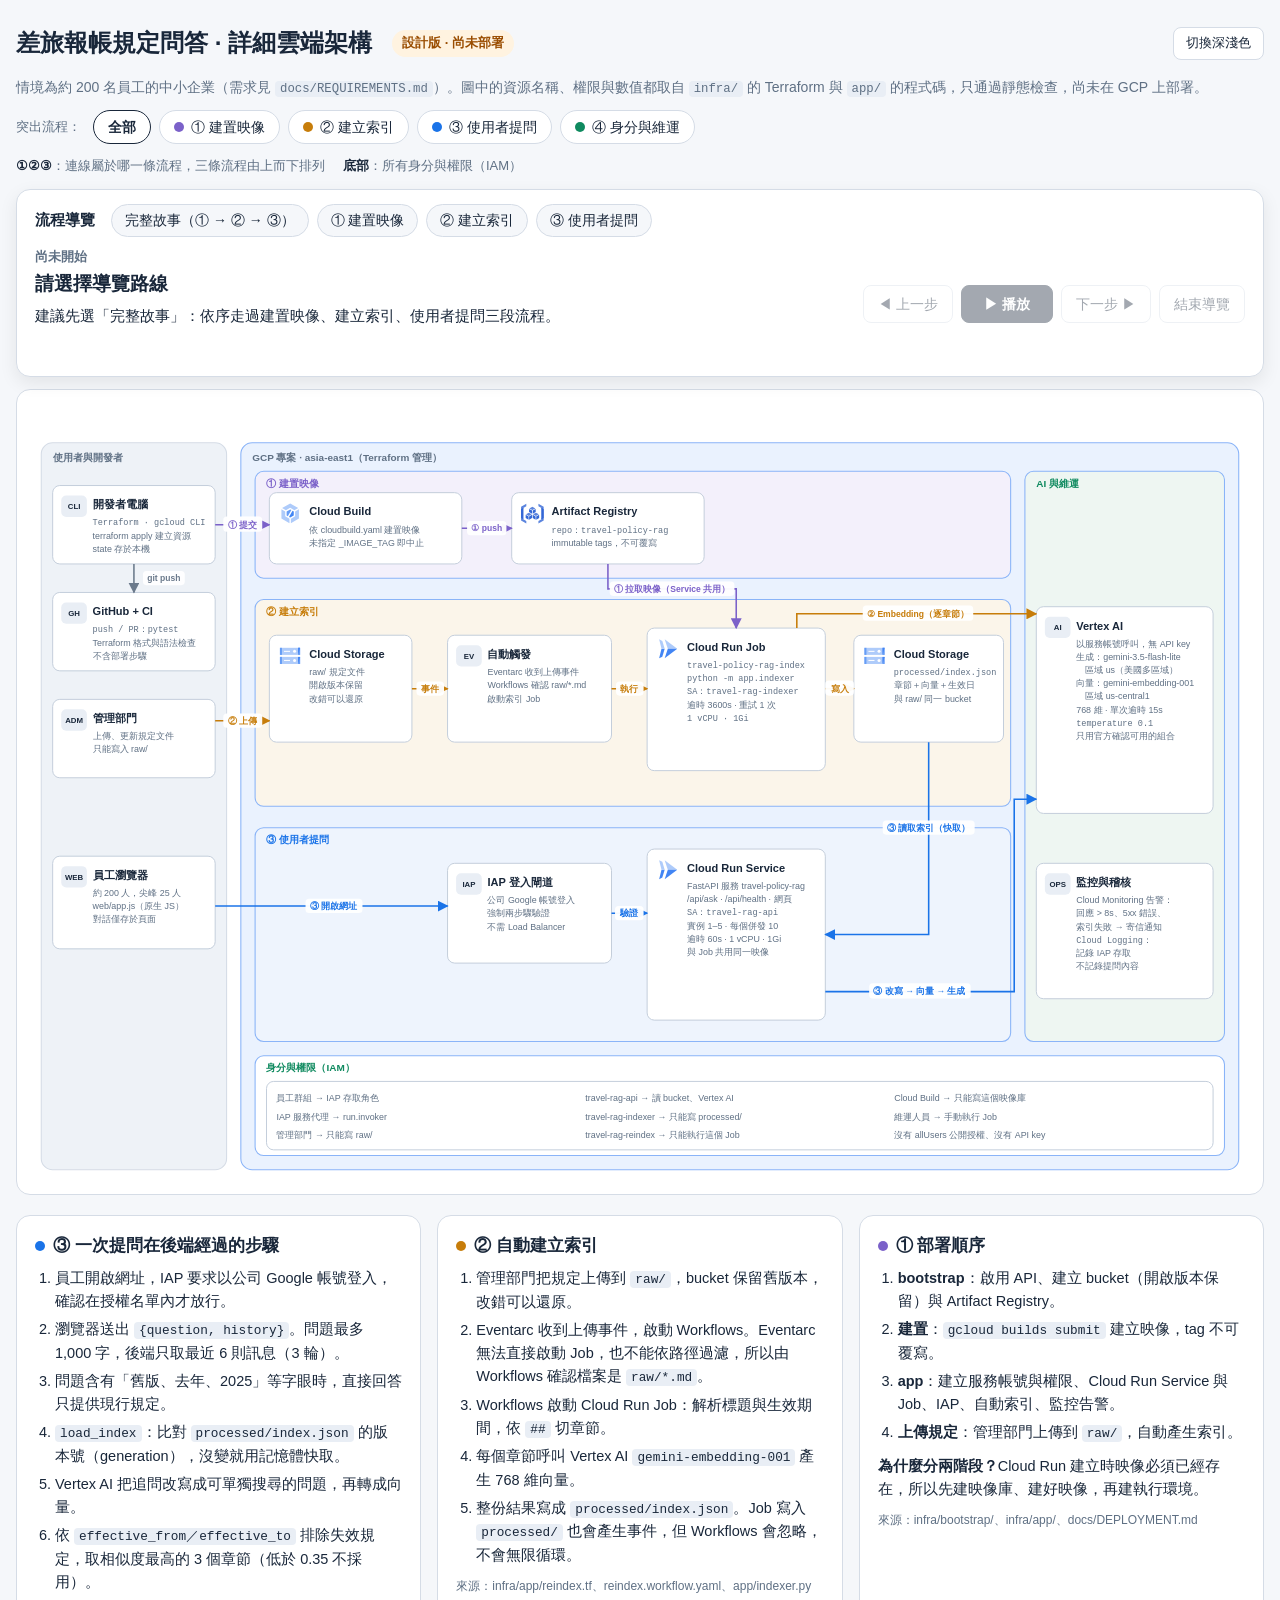
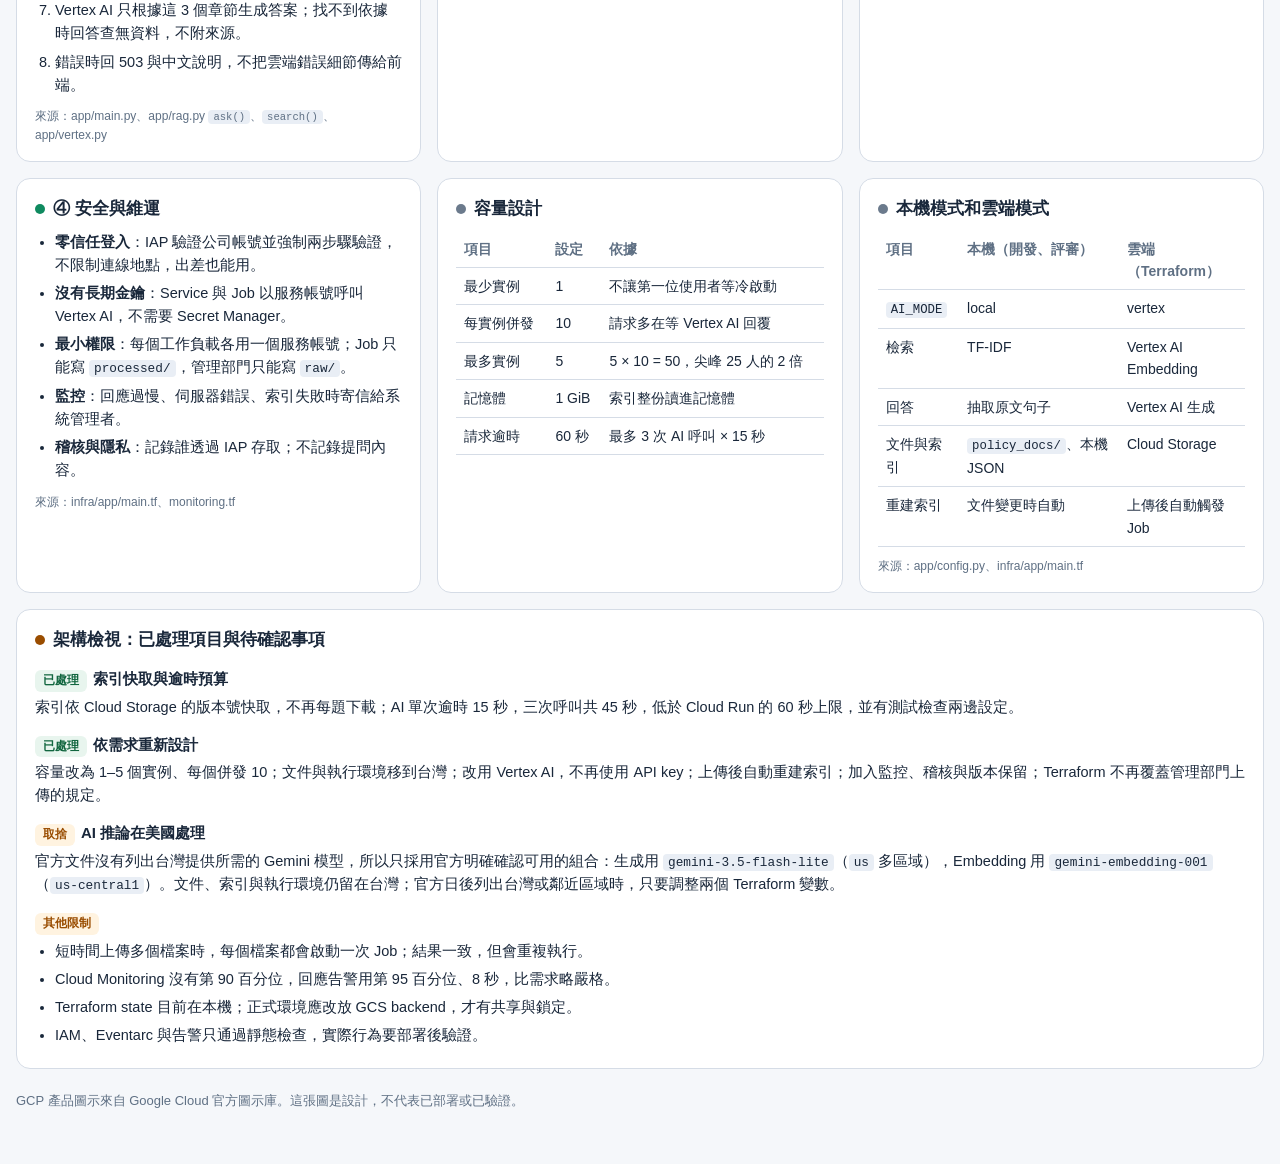
==== commit be5b74e9: "Use Vertex AI models and regions confirmed in Google's docs gemini-2.5-flash-lite was retired on 202" ====
--- a/docs/diagrams/cloud-architecture.html
+++ b/docs/diagrams/cloud-architecture.html
@@ -246,9 +246,9 @@
       <h3><span class="tag tip">已處理</span>索引快取與逾時預算</h3>
       <p style="margin:0;font-size:14.5px">索引依 Cloud Storage 的版本號快取，不再每題下載；AI 單次逾時 15 秒，三次呼叫共 45 秒，低於 Cloud Run 的 60 秒上限，並有測試檢查兩邊設定。</p>
       <h3><span class="tag tip">已處理</span>依需求重新設計</h3>
-      <p style="margin:0;font-size:14.5px">容量改為 1–5 個實例、每個併發 10；資料移到台灣；改用 Vertex AI，不再使用 API key；上傳後自動重建索引；加入監控、稽核與版本保留；Terraform 不再覆蓋管理部門上傳的規定。</p>
-      <h3><span class="tag warn">待確認</span>Vertex AI 的台灣區域</h3>
-      <p style="margin:0;font-size:14.5px">官方區域表格沒有明確列出台灣可用的 Gemini 與 Embedding 模型。部署前要確認；若不提供，改用最近且有資料落地承諾的區域。文件與執行環境仍留在台灣。</p>
+      <p style="margin:0;font-size:14.5px">容量改為 1–5 個實例、每個併發 10；文件與執行環境移到台灣；改用 Vertex AI，不再使用 API key；上傳後自動重建索引；加入監控、稽核與版本保留；Terraform 不再覆蓋管理部門上傳的規定。</p>
+      <h3><span class="tag warn">取捨</span>AI 推論在美國處理</h3>
+      <p style="margin:0;font-size:14.5px">官方文件沒有列出台灣提供所需的 Gemini 模型，所以只採用官方明確確認可用的組合：生成用 <code>gemini-3.5-flash-lite</code>（<code>us</code> 多區域），Embedding 用 <code>gemini-embedding-001</code>（<code>us-central1</code>）。文件、索引與執行環境仍留在台灣；官方日後列出台灣或鄰近區域時，只要調整兩個 Terraform 變數。</p>
       <h3><span class="tag warn">其他限制</span></h3>
       <ul>
         <li>短時間上傳多個檔案時，每個檔案都會啟動一次 Job；結果一致，但會重複執行。</li>
@@ -306,7 +306,7 @@
     { id: "svc", x: 870, y: 630, w: 250, h: 240, icon: "cloud_run", title: "Cloud Run Service", flows: "build ask sec",
       lines: ["FastAPI 服務 travel-policy-rag", "/api/ask · /api/health · 網頁", "SA：travel-rag-api", "實例 1–5 · 每個併發 10", "逾時 60s · 1 vCPU · 1Gi", "與 Job 共用同一映像"] },
     { id: "vertex", x: 1416, y: 290, w: 248, h: 290, badge: "AI", title: "Vertex AI", flows: "index ask sec",
-      lines: ["以服務帳號呼叫，無 API key", "gemini-2.5-flash-lite", "gemini-embedding-001", "768 維向量", "區域：asia-east1", "（部署前確認模型提供）", "單次逾時 15s", "temperature 0.1"] },
+      lines: ["以服務帳號呼叫，無 API key", "生成：gemini-3.5-flash-lite", "　區域 us（美國多區域）", "向量：gemini-embedding-001", "　區域 us-central1", "768 維 · 單次逾時 15s", "temperature 0.1", "只用官方確認可用的組合"] },
     { id: "ops", x: 1416, y: 650, w: 248, h: 190, badge: "OPS", title: "監控與稽核", flows: "sec",
       lines: ["Cloud Monitoring 告警：", "回應 > 8s、5xx 錯誤、", "索引失敗 → 寄信通知", "Cloud Logging：", "記錄 IAP 存取", "不記錄提問內容"] },
     { id: "iam", x: 336, y: 956, w: 1328, h: 96, flows: "sec", columns: [
@@ -427,7 +427,7 @@
       { t: "啟動索引 Job", e: [[6]], n: ["evwf", "job"],
         d: "Workflows 以專用服務帳號啟動 Cloud Run Job，這個帳號只能執行這一個 Job。Job 讀取所有規定，依 ## 標題切分章節並記錄生效期間。" },
       { t: "產生章節向量", e: [[8], [8, true]], n: ["job", "vertex"],
-        d: "Job 逐章節呼叫 Vertex AI 的 gemini-embedding-001，取得 768 維向量，作為語意相似度比對的依據。驗證使用服務帳號，不需要 API key。" },
+        d: "Job 逐章節呼叫 Vertex AI 的 gemini-embedding-001（us-central1），取得 768 維向量，作為語意相似度比對的依據。驗證使用服務帳號，不需要 API key。" },
       { t: "寫入索引檔", e: [[7]], n: ["job", "proc"],
         d: "章節、向量與生效期間寫入 processed/index.json。這次寫入也會產生事件，但 Workflows 只處理 raw/ 的檔案，因此不會無限循環。" }
     ] },
@@ -441,7 +441,7 @@
       { t: "改寫問題並檢索", e: [[12], [12, true]], n: ["svc", "vertex"],
         d: "Vertex AI 先把追問改寫成可單獨搜尋的問題並轉成向量。FastAPI 排除已失效的規定，再選出相似度最高的 3 個章節。" },
       { t: "依章節生成回答", e: [[12], [12, true]], n: ["svc", "vertex"],
-        d: "Vertex AI 只根據這 3 個章節生成回答，temperature 設為 0.1 以維持穩定；找不到依據時回答查無資料。" },
+        d: "Vertex AI 的 gemini-3.5-flash-lite 只根據這 3 個章節生成回答，temperature 設為 0.1 以維持穩定；找不到依據時回答查無資料。" },
       { t: "回傳答案與來源", e: [[11, true], [10, true]], n: ["svc", "iap", "browser"],
         d: "回答連同文件名稱與章節一併回傳，供員工查核依據。對話只保存在瀏覽器，伺服器不記錄提問內容。" }
     ] }
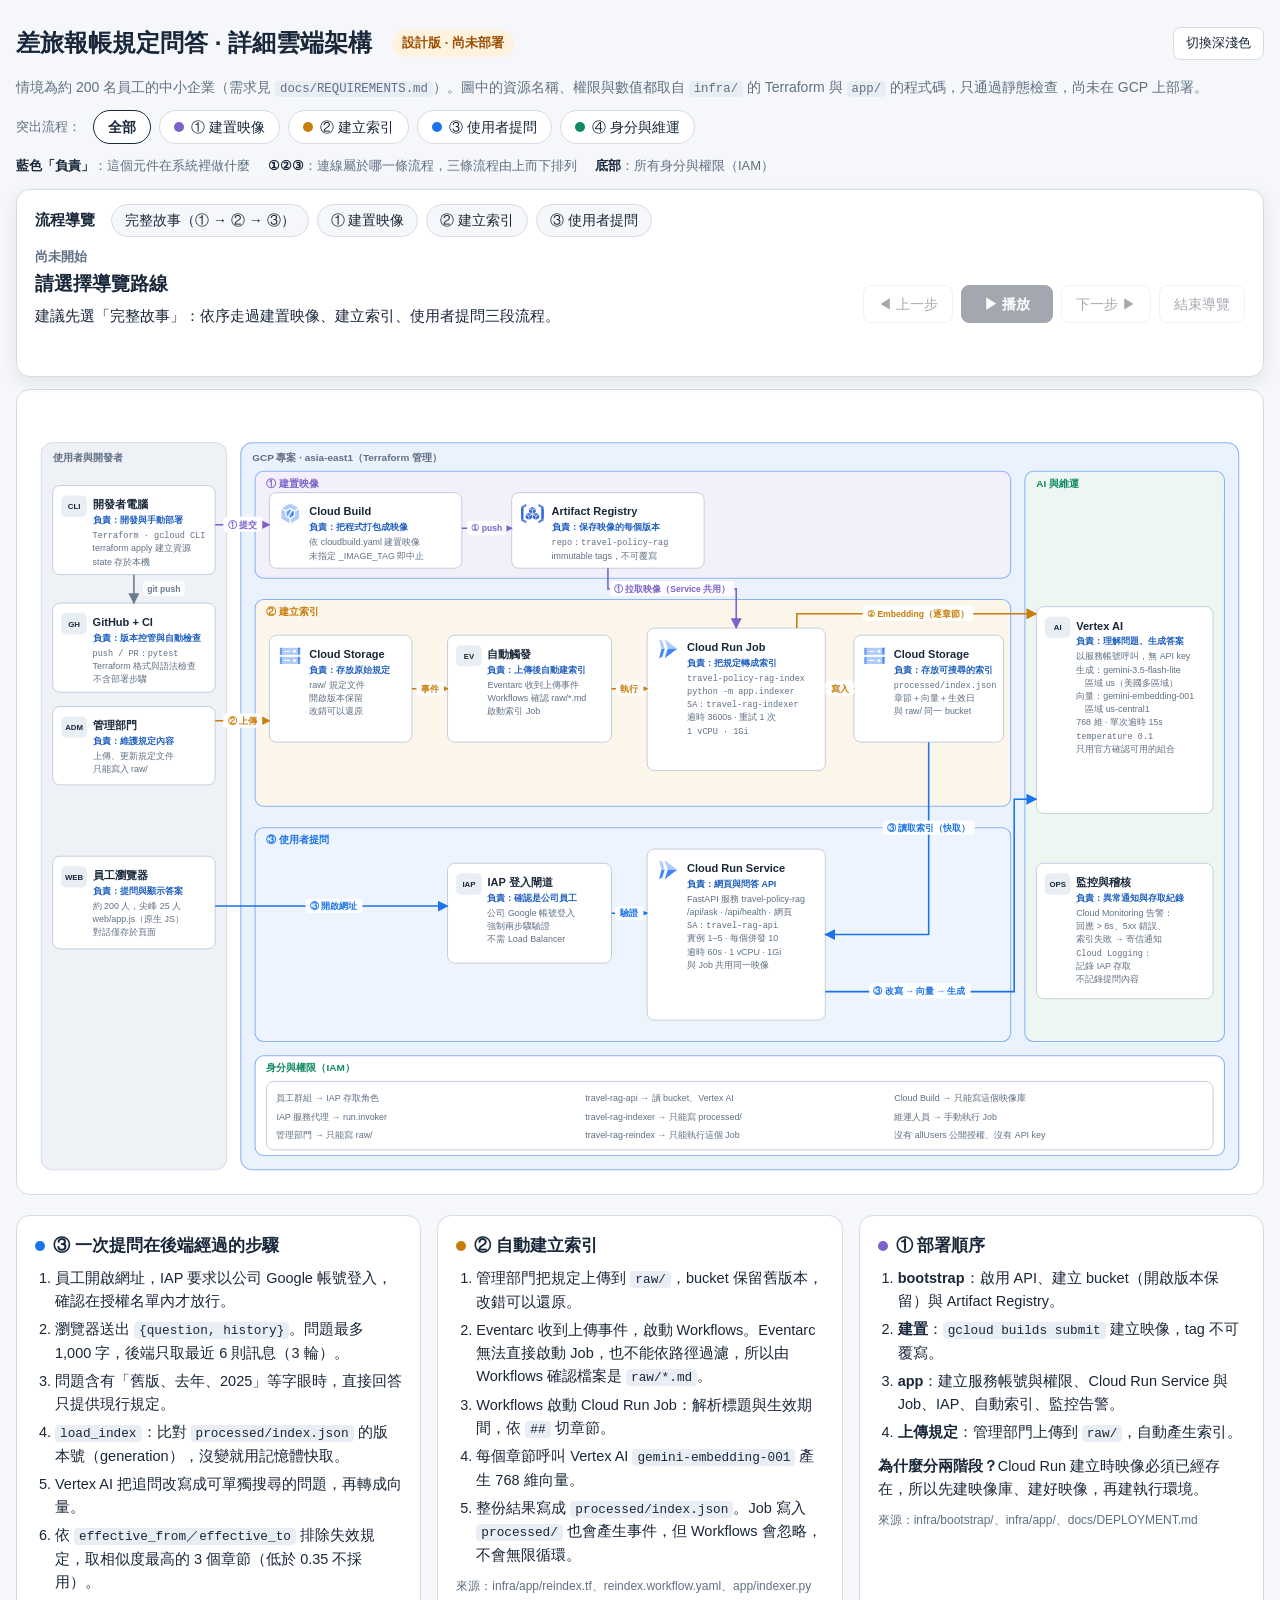
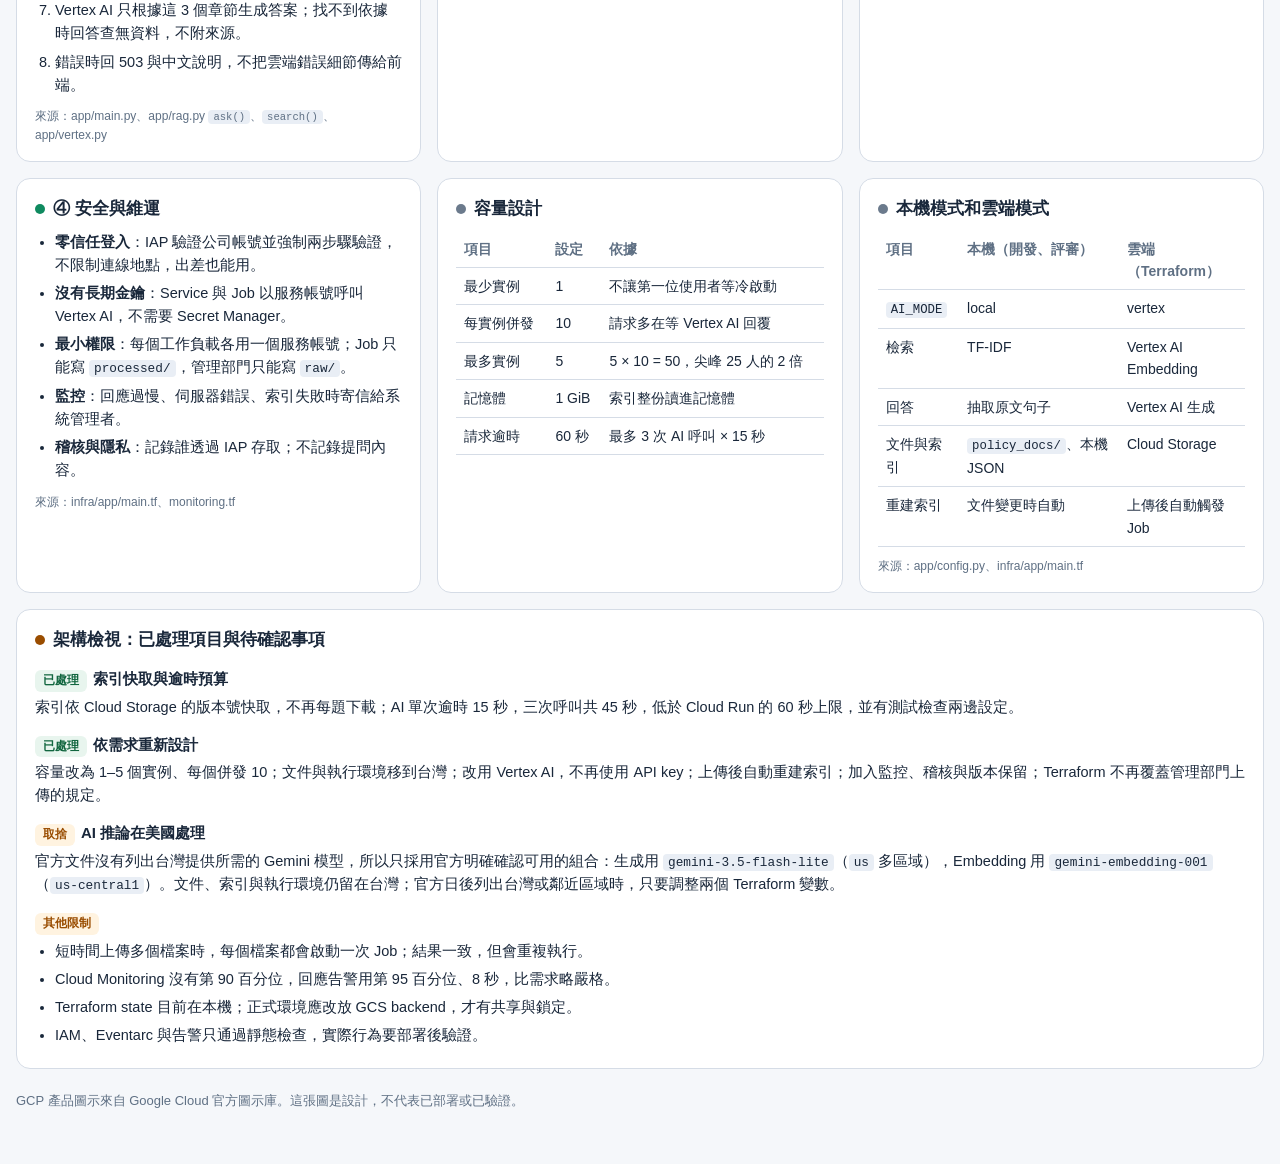
==== commit a1ae5c09: "Label each diagram component with its responsibility Every box in the architecture diagram now has a" ====
--- a/docs/diagrams/cloud-architecture.html
+++ b/docs/diagrams/cloud-architecture.html
@@ -12,7 +12,7 @@
   --node:#ffffff; --node-line:#c4cedb;
   --build:#7b61c9; --index:#c77d0a; --ask:#1a73e8; --sec:#0f8a5f; --plain:#6b7a8c;
   --warn-bg:#fff3e0; --warn-ink:#9a4d00; --tip-bg:#e8f5ee; --tip-ink:#11663f;
-  --badge:#e9eef5;
+  --badge:#e9eef5; --role:#1f5fbf;
 }
 @media (prefers-color-scheme: dark){
   :root:not([data-theme="light"]){
@@ -21,7 +21,7 @@
     --lane-build:#1d1a2e; --lane-index:#2a2216; --lane-ask:#14223a; --lane-ops:#142a22;
     --node:#1c2532; --node-line:#36445a;
     --build:#a593f0; --index:#f0a83a; --ask:#6aa6ff; --sec:#3fc28c; --plain:#8796a8;
-    --warn-bg:#3a2a12; --warn-ink:#ffc27a; --tip-bg:#12301f; --tip-ink:#7fdcaa; --badge:#263142;
+    --warn-bg:#3a2a12; --warn-ink:#ffc27a; --tip-bg:#12301f; --tip-ink:#7fdcaa; --badge:#263142; --role:#8ab4ff;
   }
 }
 :root[data-theme="dark"]{
@@ -30,7 +30,7 @@
   --lane-build:#1d1a2e; --lane-index:#2a2216; --lane-ask:#14223a; --lane-ops:#142a22;
   --node:#1c2532; --node-line:#36445a;
   --build:#a593f0; --index:#f0a83a; --ask:#6aa6ff; --sec:#3fc28c; --plain:#8796a8;
-  --warn-bg:#3a2a12; --warn-ink:#ffc27a; --tip-bg:#12301f; --tip-ink:#7fdcaa; --badge:#263142;
+  --warn-bg:#3a2a12; --warn-ink:#ffc27a; --tip-bg:#12301f; --tip-ink:#7fdcaa; --badge:#263142; --role:#8ab4ff;
 }
 *{box-sizing:border-box}
 body{margin:0;background:var(--bg);color:var(--ink);
@@ -58,6 +58,7 @@
 .lane-label{font-size:14px;font-weight:800}
 .node rect.box{fill:var(--node);stroke:var(--node-line);stroke-width:1.4}
 .node .t{font-size:15.5px;font-weight:700;fill:var(--ink)}
+.node .r{font-size:12.5px;font-weight:700;fill:var(--role)}
 .node .l{font-size:12.5px;fill:var(--muted)}
 .node .l.code{font-family:ui-monospace,SFMono-Regular,Menlo,monospace;font-size:12px}
 .badge rect{fill:var(--badge)}
@@ -132,6 +133,7 @@
     <button class="flow-btn" data-flow="sec" aria-pressed="false" type="button"><i style="background:var(--sec)"></i>④ 身分與維運</button>
   </div>
   <div class="legend">
+    <span><b>藍色「負責」</b>：這個元件在系統裡做什麼</span>
     <span><b>①②③</b>：連線屬於哪一條流程，三條流程由上而下排列</span>
     <span><b>底部</b>：所有身分與權限（IAM）</span>
   </div>
@@ -281,33 +283,33 @@
   ];
 
   const nodes = [
-    { id: "dev", x: 36, y: 120, w: 228, h: 110, badge: "CLI", title: "開發者電腦", flows: "build",
+    { id: "dev", x: 36, y: 120, w: 228, h: 125, badge: "CLI", title: "開發者電腦", role: "負責：開發與手動部署", flows: "build",
       lines: ["Terraform · gcloud CLI", "terraform apply 建立資源", "state 存於本機"] },
-    { id: "gh", x: 36, y: 270, w: 228, h: 110, badge: "GH", title: "GitHub + CI", flows: "build",
+    { id: "gh", x: 36, y: 285, w: 228, h: 125, badge: "GH", title: "GitHub + CI", role: "負責：版本控管與自動檢查", flows: "build",
       lines: ["push / PR：pytest", "Terraform 格式與語法檢查", "不含部署步驟"] },
-    { id: "admin", x: 36, y: 420, w: 228, h: 110, badge: "ADM", title: "管理部門", flows: "index sec",
+    { id: "admin", x: 36, y: 430, w: 228, h: 110, badge: "ADM", title: "管理部門", role: "負責：維護規定內容", flows: "index sec",
       lines: ["上傳、更新規定文件", "只能寫入 raw/"] },
-    { id: "browser", x: 36, y: 640, w: 228, h: 130, badge: "WEB", title: "員工瀏覽器", flows: "ask",
+    { id: "browser", x: 36, y: 640, w: 228, h: 130, badge: "WEB", title: "員工瀏覽器", role: "負責：提問與顯示答案", flows: "ask",
       lines: ["約 200 人，尖峰 25 人", "web/app.js（原生 JS）", "對話僅存於頁面"] },
-    { id: "cb", x: 340, y: 130, w: 270, h: 100, icon: "cloud_build", title: "Cloud Build", flows: "build",
+    { id: "cb", x: 340, y: 130, w: 270, h: 106, icon: "cloud_build", title: "Cloud Build", role: "負責：把程式打包成映像", flows: "build",
       lines: ["依 cloudbuild.yaml 建置映像", "未指定 _IMAGE_TAG 即中止"] },
-    { id: "ar", x: 680, y: 130, w: 270, h: 100, icon: "artifact_registry", title: "Artifact Registry", flows: "build",
+    { id: "ar", x: 680, y: 130, w: 270, h: 106, icon: "artifact_registry", title: "Artifact Registry", role: "負責：保存映像的每個版本", flows: "build",
       lines: ["repo：travel-policy-rag", "immutable tags，不可覆寫"] },
-    { id: "raw", x: 340, y: 330, w: 200, h: 150, icon: "cloud_storage", title: "Cloud Storage", flows: "index sec",
+    { id: "raw", x: 340, y: 330, w: 200, h: 150, icon: "cloud_storage", title: "Cloud Storage", role: "負責：存放原始規定", flows: "index sec",
       lines: ["raw/ 規定文件", "開啟版本保留", "改錯可以還原"] },
-    { id: "evwf", x: 590, y: 330, w: 230, h: 150, badge: "EV", title: "自動觸發", flows: "index",
+    { id: "evwf", x: 590, y: 330, w: 230, h: 150, badge: "EV", title: "自動觸發", role: "負責：上傳後自動建索引", flows: "index",
       lines: ["Eventarc 收到上傳事件", "Workflows 確認 raw/*.md", "啟動索引 Job"] },
-    { id: "job", x: 870, y: 320, w: 250, h: 200, icon: "cloud_run", title: "Cloud Run Job", flows: "build index sec",
+    { id: "job", x: 870, y: 320, w: 250, h: 200, icon: "cloud_run", title: "Cloud Run Job", role: "負責：把規定轉成索引", flows: "build index sec",
       lines: ["travel-policy-rag-index", "python -m app.indexer", "SA：travel-rag-indexer", "逾時 3600s · 重試 1 次", "1 vCPU · 1Gi"] },
-    { id: "proc", x: 1160, y: 330, w: 210, h: 150, icon: "cloud_storage", title: "Cloud Storage", flows: "index ask",
+    { id: "proc", x: 1160, y: 330, w: 210, h: 150, icon: "cloud_storage", title: "Cloud Storage", role: "負責：存放可搜尋的索引", flows: "index ask",
       lines: ["processed/index.json", "章節＋向量＋生效日", "與 raw/ 同一 bucket"] },
-    { id: "iap", x: 590, y: 650, w: 230, h: 140, badge: "IAP", title: "IAP 登入閘道", flows: "ask sec",
+    { id: "iap", x: 590, y: 650, w: 230, h: 140, badge: "IAP", title: "IAP 登入閘道", role: "負責：確認是公司員工", flows: "ask sec",
       lines: ["公司 Google 帳號登入", "強制兩步驟驗證", "不需 Load Balancer"] },
-    { id: "svc", x: 870, y: 630, w: 250, h: 240, icon: "cloud_run", title: "Cloud Run Service", flows: "build ask sec",
+    { id: "svc", x: 870, y: 630, w: 250, h: 240, icon: "cloud_run", title: "Cloud Run Service", role: "負責：網頁與問答 API", flows: "build ask sec",
       lines: ["FastAPI 服務 travel-policy-rag", "/api/ask · /api/health · 網頁", "SA：travel-rag-api", "實例 1–5 · 每個併發 10", "逾時 60s · 1 vCPU · 1Gi", "與 Job 共用同一映像"] },
-    { id: "vertex", x: 1416, y: 290, w: 248, h: 290, badge: "AI", title: "Vertex AI", flows: "index ask sec",
+    { id: "vertex", x: 1416, y: 290, w: 248, h: 290, badge: "AI", title: "Vertex AI", role: "負責：理解問題、生成答案", flows: "index ask sec",
       lines: ["以服務帳號呼叫，無 API key", "生成：gemini-3.5-flash-lite", "　區域 us（美國多區域）", "向量：gemini-embedding-001", "　區域 us-central1", "768 維 · 單次逾時 15s", "temperature 0.1", "只用官方確認可用的組合"] },
-    { id: "ops", x: 1416, y: 650, w: 248, h: 190, badge: "OPS", title: "監控與稽核", flows: "sec",
+    { id: "ops", x: 1416, y: 650, w: 248, h: 190, badge: "OPS", title: "監控與稽核", role: "負責：異常通知與存取紀錄", flows: "sec",
       lines: ["Cloud Monitoring 告警：", "回應 > 8s、5xx 錯誤、", "索引失敗 → 寄信通知", "Cloud Logging：", "記錄 IAP 存取", "不記錄提問內容"] },
     { id: "iam", x: 336, y: 956, w: 1328, h: 96, flows: "sec", columns: [
       ["員工群組 → IAP 存取角色", "IAP 服務代理 → run.invoker", "管理部門 → 只能寫 raw/"],
@@ -319,10 +321,10 @@
   // Edge index is used by the tour: 0 git push, 1 dev→cb, 2 cb→ar, 3 ar→job, 4 admin→raw,
   // 5 raw→evwf, 6 evwf→job, 7 job→proc, 8 job→vertex, 9 proc→svc, 10 browser→iap, 11 iap→svc, 12 svc→vertex.
   const edges = [
-    { d: "M150,230 V270", label: "git push", lx: 192, ly: 250, flow: "build", color: C.plain },
+    { d: "M150,245 V285", label: "git push", lx: 192, ly: 265, flow: "build", color: C.plain },
     { d: "M264,175 H340", label: "① 提交", lx: 302, ly: 175, flow: "build", color: C.build },
     { d: "M610,180 H680", label: "① push", lx: 645, ly: 180, flow: "build", color: C.build },
-    { d: "M815,230 V265 H995 V320", label: "① 拉取映像（Service 共用）", lx: 905, ly: 265, flow: "build", color: C.build },
+    { d: "M815,236 V265 H995 V320", label: "① 拉取映像（Service 共用）", lx: 905, ly: 265, flow: "build", color: C.build },
     { d: "M264,450 H340", label: "② 上傳", lx: 302, ly: 450, flow: "index", color: C.index },
     { d: "M540,405 H590", label: "事件", lx: 565, ly: 405, flow: "index", color: C.index },
     { d: "M820,405 H870", label: "執行", lx: 845, ly: 405, flow: "index", color: C.index },
@@ -384,7 +386,9 @@
       tx = n.x + 56;
     }
     text(g, tx, n.y + 32, n.title, "t");
-    n.lines.forEach((line, i) => text(g, tx, n.y + 56 + i * 18.5, line, isCode(line) ? "l code" : "l"));
+    if (n.role) text(g, tx, n.y + 53, n.role, "r");
+    const first = n.role ? 74 : 56;
+    n.lines.forEach((line, i) => text(g, tx, n.y + first + i * 18.5, line, isCode(line) ? "l code" : "l"));
   });
 
   const edgeLayer = el("g", {}, svg);
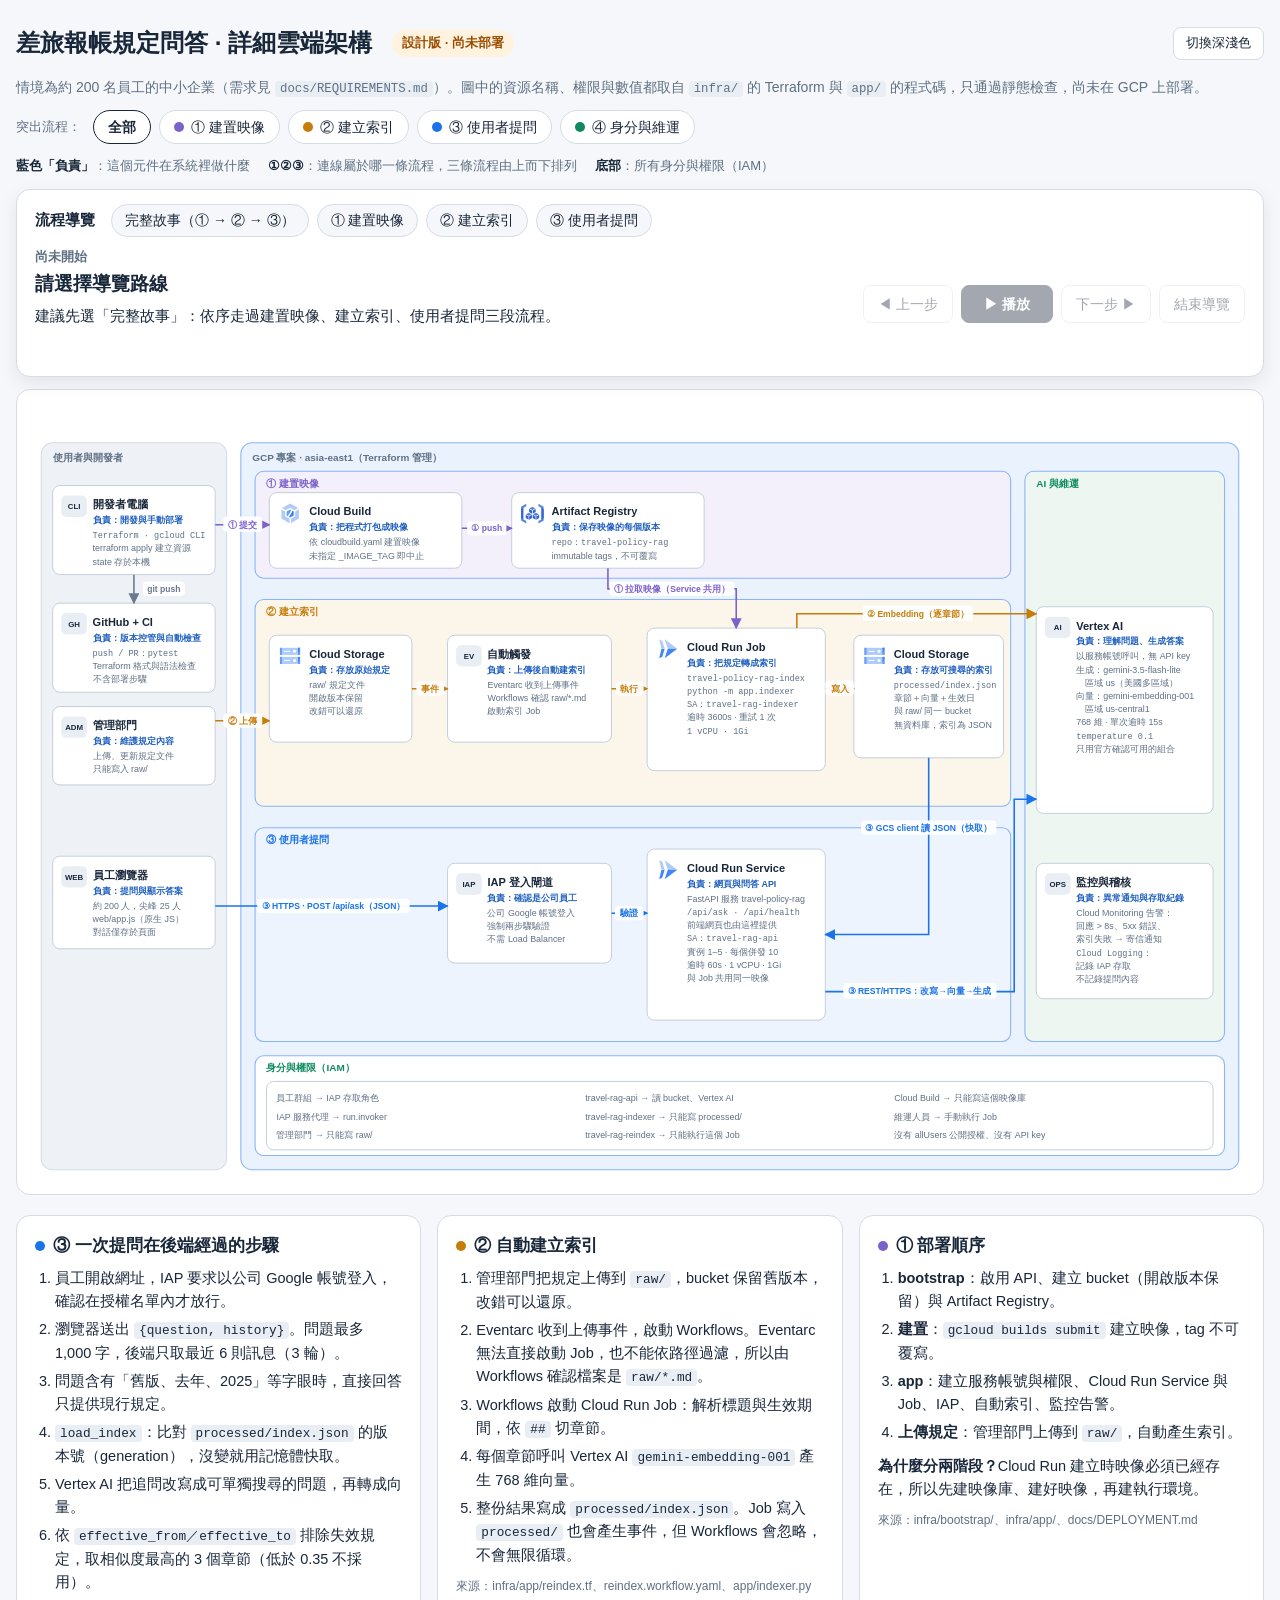
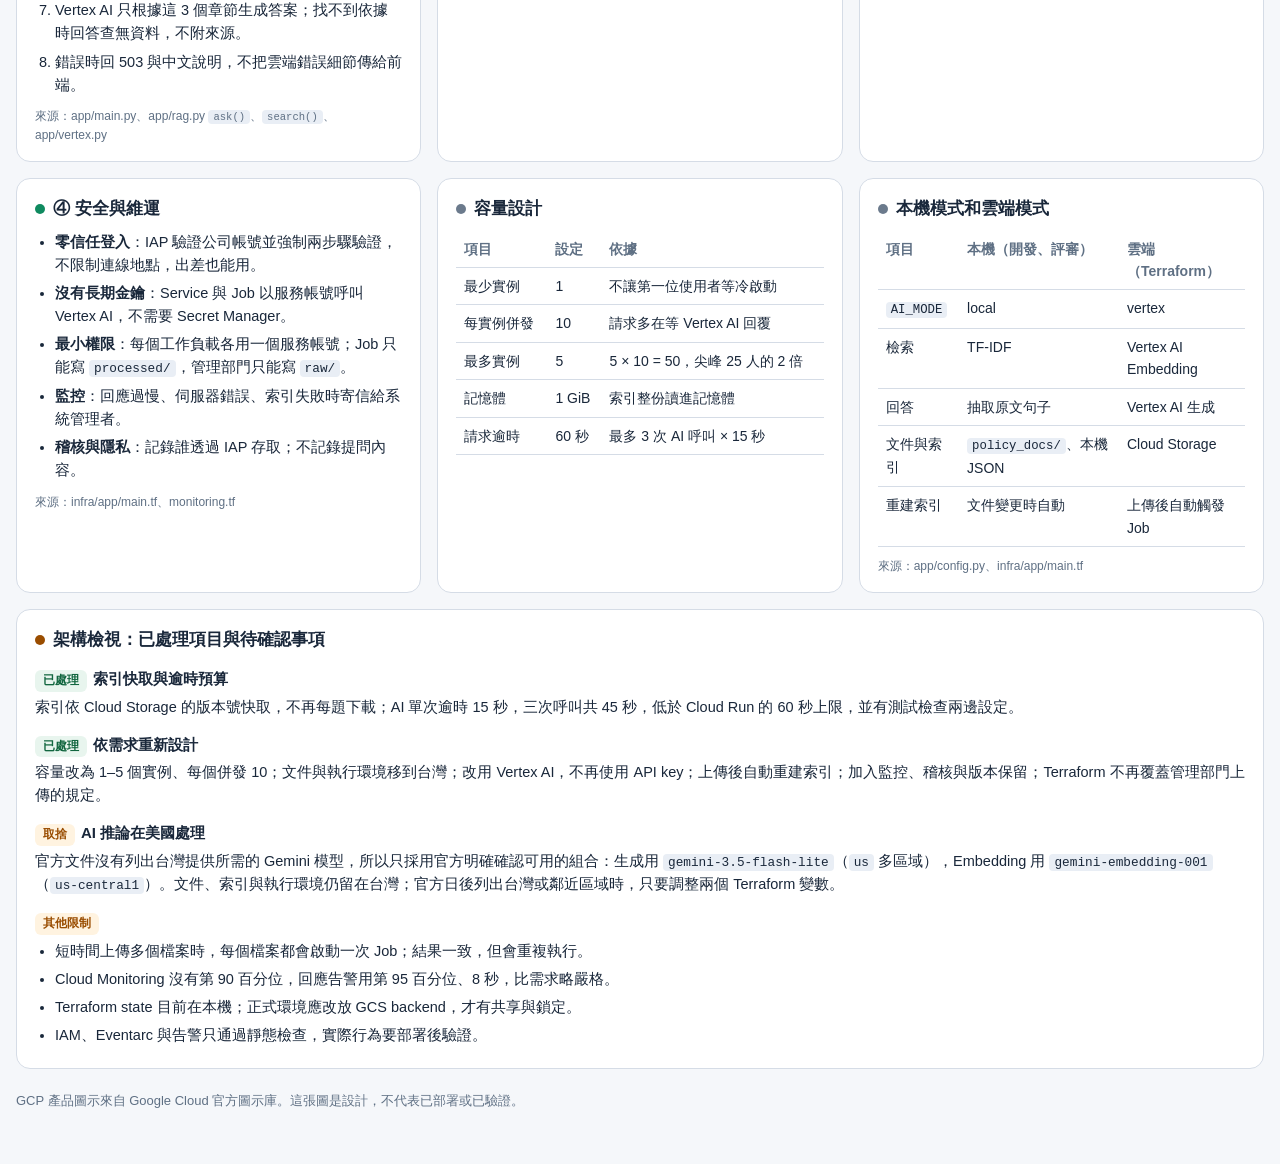
==== commit 6b2715df: "Label connection protocols and data storage on the diagram Show how the pieces talk: HTTPS POST /api" ====
--- a/docs/diagrams/cloud-architecture.html
+++ b/docs/diagrams/cloud-architecture.html
@@ -301,12 +301,12 @@
       lines: ["Eventarc 收到上傳事件", "Workflows 確認 raw/*.md", "啟動索引 Job"] },
     { id: "job", x: 870, y: 320, w: 250, h: 200, icon: "cloud_run", title: "Cloud Run Job", role: "負責：把規定轉成索引", flows: "build index sec",
       lines: ["travel-policy-rag-index", "python -m app.indexer", "SA：travel-rag-indexer", "逾時 3600s · 重試 1 次", "1 vCPU · 1Gi"] },
-    { id: "proc", x: 1160, y: 330, w: 210, h: 150, icon: "cloud_storage", title: "Cloud Storage", role: "負責：存放可搜尋的索引", flows: "index ask",
-      lines: ["processed/index.json", "章節＋向量＋生效日", "與 raw/ 同一 bucket"] },
+    { id: "proc", x: 1160, y: 330, w: 210, h: 172, icon: "cloud_storage", title: "Cloud Storage", role: "負責：存放可搜尋的索引", flows: "index ask",
+      lines: ["processed/index.json", "章節＋向量＋生效日", "與 raw/ 同一 bucket", "無資料庫，索引為 JSON"] },
     { id: "iap", x: 590, y: 650, w: 230, h: 140, badge: "IAP", title: "IAP 登入閘道", role: "負責：確認是公司員工", flows: "ask sec",
       lines: ["公司 Google 帳號登入", "強制兩步驟驗證", "不需 Load Balancer"] },
     { id: "svc", x: 870, y: 630, w: 250, h: 240, icon: "cloud_run", title: "Cloud Run Service", role: "負責：網頁與問答 API", flows: "build ask sec",
-      lines: ["FastAPI 服務 travel-policy-rag", "/api/ask · /api/health · 網頁", "SA：travel-rag-api", "實例 1–5 · 每個併發 10", "逾時 60s · 1 vCPU · 1Gi", "與 Job 共用同一映像"] },
+      lines: ["FastAPI 服務 travel-policy-rag", "/api/ask · /api/health", "前端網頁也由這裡提供", "SA：travel-rag-api", "實例 1–5 · 每個併發 10", "逾時 60s · 1 vCPU · 1Gi", "與 Job 共用同一映像"] },
     { id: "vertex", x: 1416, y: 290, w: 248, h: 290, badge: "AI", title: "Vertex AI", role: "負責：理解問題、生成答案", flows: "index ask sec",
       lines: ["以服務帳號呼叫，無 API key", "生成：gemini-3.5-flash-lite", "　區域 us（美國多區域）", "向量：gemini-embedding-001", "　區域 us-central1", "768 維 · 單次逾時 15s", "temperature 0.1", "只用官方確認可用的組合"] },
     { id: "ops", x: 1416, y: 650, w: 248, h: 190, badge: "OPS", title: "監控與稽核", role: "負責：異常通知與存取紀錄", flows: "sec",
@@ -330,10 +330,10 @@
     { d: "M820,405 H870", label: "執行", lx: 845, ly: 405, flow: "index", color: C.index },
     { d: "M1120,405 H1160", label: "寫入", lx: 1140, ly: 405, flow: "index", color: C.index },
     { d: "M1080,320 V300 H1416", label: "② Embedding（逐章節）", lx: 1250, ly: 300, flow: "index", color: C.index },
-    { d: "M1265,480 V750 H1120", label: "③ 讀取索引（快取）", lx: 1265, ly: 600, flow: "ask", color: C.ask },
-    { d: "M264,710 H590", label: "③ 開啟網址", lx: 430, ly: 710, flow: "ask", color: C.ask },
+    { d: "M1265,502 V750 H1120", label: "③ GCS client 讀 JSON（快取）", lx: 1265, ly: 600, flow: "ask", color: C.ask },
+    { d: "M264,710 H590", label: "③ HTTPS · POST /api/ask（JSON）", lx: 430, ly: 710, flow: "ask", color: C.ask },
     { d: "M820,720 H870", label: "驗證", lx: 845, ly: 720, flow: "ask", color: C.ask },
-    { d: "M1120,830 H1385 V560 H1416", label: "③ 改寫 → 向量 → 生成", lx: 1252, ly: 830, flow: "ask", color: C.ask }
+    { d: "M1120,830 H1385 V560 H1416", label: "③ REST/HTTPS：改寫→向量→生成", lx: 1252, ly: 830, flow: "ask", color: C.ask }
   ];
 
   function el(tag, attrs, parent) {
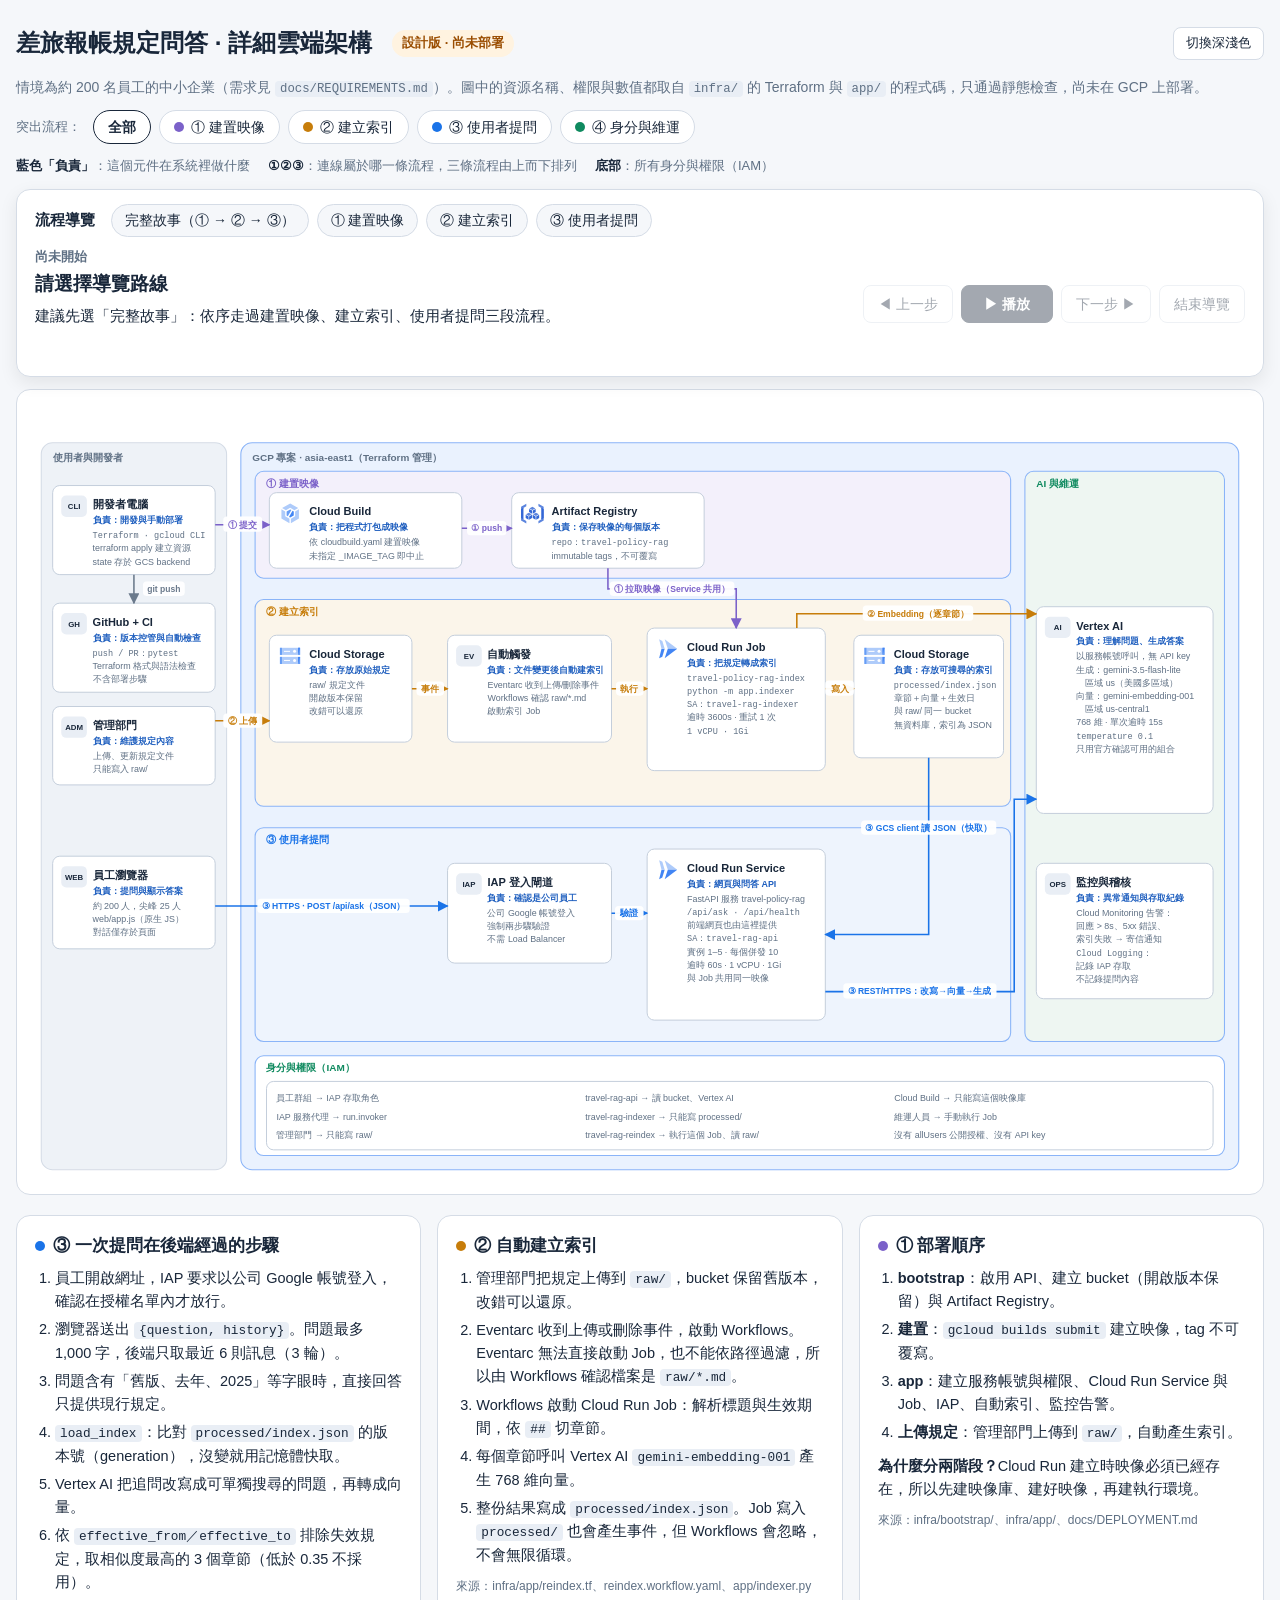
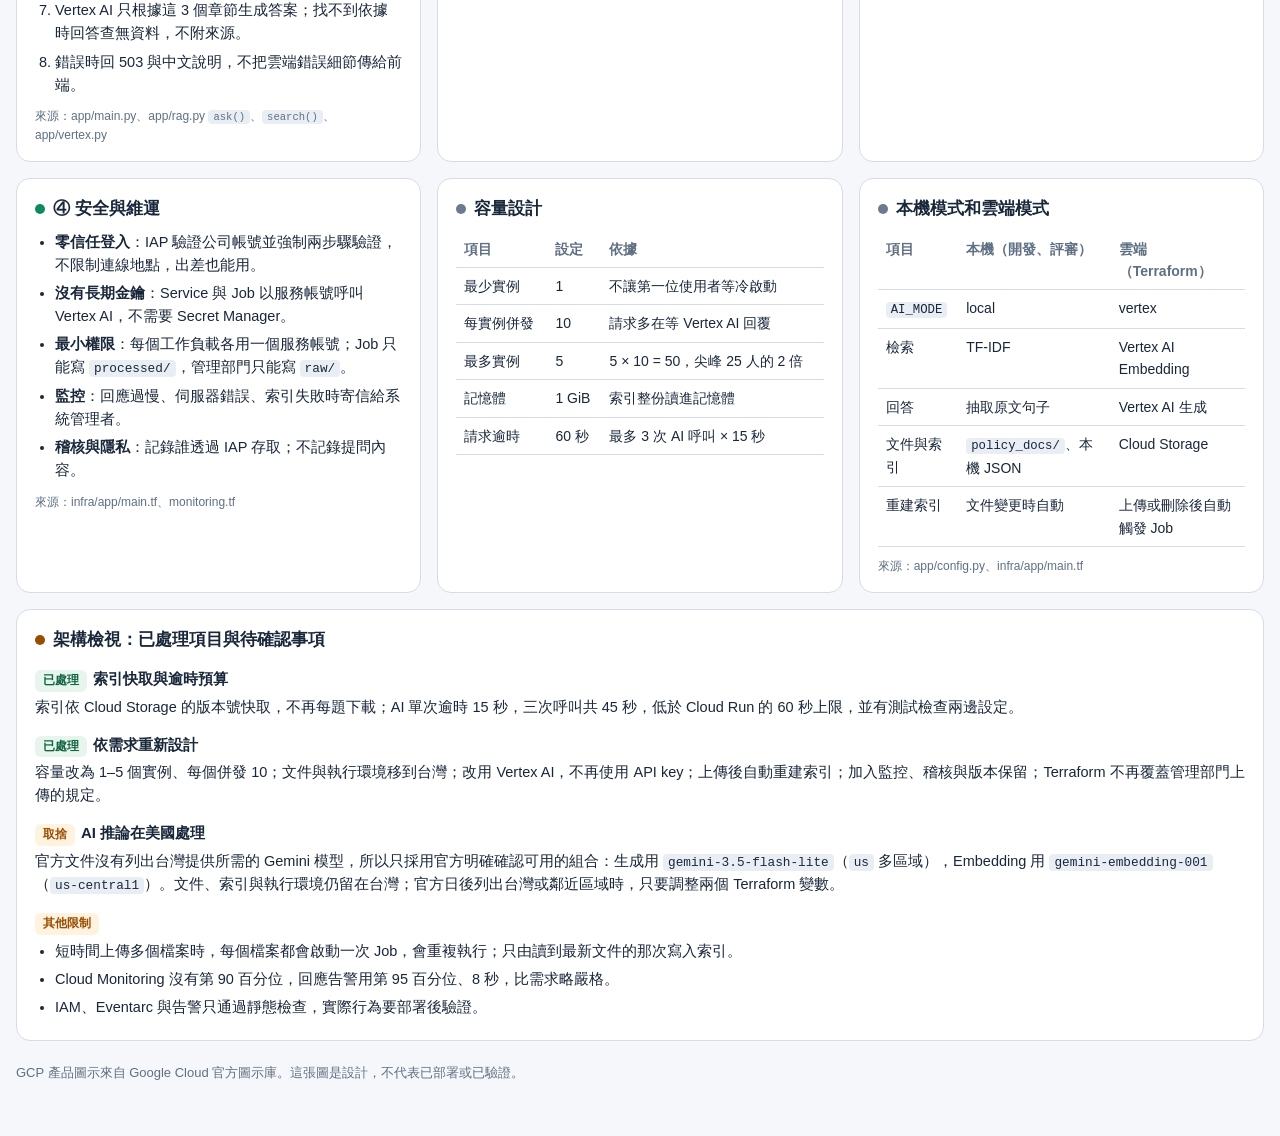
==== commit d2637e9e: "Harden index rebuilds, policy dates, and Terraform state Fixes from an architecture review:  - Rebui" ====
--- a/docs/diagrams/cloud-architecture.html
+++ b/docs/diagrams/cloud-architecture.html
@@ -186,7 +186,7 @@
       <h2><i style="background:var(--index)"></i>② 自動建立索引</h2>
       <ol>
         <li>管理部門把規定上傳到 <code>raw/</code>，bucket 保留舊版本，改錯可以還原。</li>
-        <li>Eventarc 收到上傳事件，啟動 Workflows。Eventarc 無法直接啟動 Job，也不能依路徑過濾，所以由 Workflows 確認檔案是 <code>raw/*.md</code>。</li>
+        <li>Eventarc 收到上傳或刪除事件，啟動 Workflows。Eventarc 無法直接啟動 Job，也不能依路徑過濾，所以由 Workflows 確認檔案是 <code>raw/*.md</code>。</li>
         <li>Workflows 啟動 Cloud Run Job：解析標題與生效期間，依 <code>##</code> 切章節。</li>
         <li>每個章節呼叫 Vertex AI <code>gemini-embedding-001</code> 產生 768 維向量。</li>
         <li>整份結果寫成 <code>processed/index.json</code>。Job 寫入 <code>processed/</code> 也會產生事件，但 Workflows 會忽略，不會無限循環。</li>
@@ -238,7 +238,7 @@
         <tr><td>檢索</td><td>TF-IDF</td><td>Vertex AI Embedding</td></tr>
         <tr><td>回答</td><td>抽取原文句子</td><td>Vertex AI 生成</td></tr>
         <tr><td>文件與索引</td><td><code>policy_docs/</code>、本機 JSON</td><td>Cloud Storage</td></tr>
-        <tr><td>重建索引</td><td>文件變更時自動</td><td>上傳後自動觸發 Job</td></tr>
+        <tr><td>重建索引</td><td>文件變更時自動</td><td>上傳或刪除後自動觸發 Job</td></tr>
       </table>
       <div class="src">來源：app/config.py、infra/app/main.tf</div>
     </section>
@@ -253,9 +253,8 @@
       <p style="margin:0;font-size:14.5px">官方文件沒有列出台灣提供所需的 Gemini 模型，所以只採用官方明確確認可用的組合：生成用 <code>gemini-3.5-flash-lite</code>（<code>us</code> 多區域），Embedding 用 <code>gemini-embedding-001</code>（<code>us-central1</code>）。文件、索引與執行環境仍留在台灣；官方日後列出台灣或鄰近區域時，只要調整兩個 Terraform 變數。</p>
       <h3><span class="tag warn">其他限制</span></h3>
       <ul>
-        <li>短時間上傳多個檔案時，每個檔案都會啟動一次 Job；結果一致，但會重複執行。</li>
+        <li>短時間上傳多個檔案時，每個檔案都會啟動一次 Job，會重複執行；只由讀到最新文件的那次寫入索引。</li>
         <li>Cloud Monitoring 沒有第 90 百分位，回應告警用第 95 百分位、8 秒，比需求略嚴格。</li>
-        <li>Terraform state 目前在本機；正式環境應改放 GCS backend，才有共享與鎖定。</li>
         <li>IAM、Eventarc 與告警只通過靜態檢查，實際行為要部署後驗證。</li>
       </ul>
     </section>
@@ -284,7 +283,7 @@
 
   const nodes = [
     { id: "dev", x: 36, y: 120, w: 228, h: 125, badge: "CLI", title: "開發者電腦", role: "負責：開發與手動部署", flows: "build",
-      lines: ["Terraform · gcloud CLI", "terraform apply 建立資源", "state 存於本機"] },
+      lines: ["Terraform · gcloud CLI", "terraform apply 建立資源", "state 存於 GCS backend"] },
     { id: "gh", x: 36, y: 285, w: 228, h: 125, badge: "GH", title: "GitHub + CI", role: "負責：版本控管與自動檢查", flows: "build",
       lines: ["push / PR：pytest", "Terraform 格式與語法檢查", "不含部署步驟"] },
     { id: "admin", x: 36, y: 430, w: 228, h: 110, badge: "ADM", title: "管理部門", role: "負責：維護規定內容", flows: "index sec",
@@ -297,8 +296,8 @@
       lines: ["repo：travel-policy-rag", "immutable tags，不可覆寫"] },
     { id: "raw", x: 340, y: 330, w: 200, h: 150, icon: "cloud_storage", title: "Cloud Storage", role: "負責：存放原始規定", flows: "index sec",
       lines: ["raw/ 規定文件", "開啟版本保留", "改錯可以還原"] },
-    { id: "evwf", x: 590, y: 330, w: 230, h: 150, badge: "EV", title: "自動觸發", role: "負責：上傳後自動建索引", flows: "index",
-      lines: ["Eventarc 收到上傳事件", "Workflows 確認 raw/*.md", "啟動索引 Job"] },
+    { id: "evwf", x: 590, y: 330, w: 230, h: 150, badge: "EV", title: "自動觸發", role: "負責：文件變更後自動建索引", flows: "index",
+      lines: ["Eventarc 收到上傳/刪除事件", "Workflows 確認 raw/*.md", "啟動索引 Job"] },
     { id: "job", x: 870, y: 320, w: 250, h: 200, icon: "cloud_run", title: "Cloud Run Job", role: "負責：把規定轉成索引", flows: "build index sec",
       lines: ["travel-policy-rag-index", "python -m app.indexer", "SA：travel-rag-indexer", "逾時 3600s · 重試 1 次", "1 vCPU · 1Gi"] },
     { id: "proc", x: 1160, y: 330, w: 210, h: 172, icon: "cloud_storage", title: "Cloud Storage", role: "負責：存放可搜尋的索引", flows: "index ask",
@@ -313,7 +312,7 @@
       lines: ["Cloud Monitoring 告警：", "回應 > 8s、5xx 錯誤、", "索引失敗 → 寄信通知", "Cloud Logging：", "記錄 IAP 存取", "不記錄提問內容"] },
     { id: "iam", x: 336, y: 956, w: 1328, h: 96, flows: "sec", columns: [
       ["員工群組 → IAP 存取角色", "IAP 服務代理 → run.invoker", "管理部門 → 只能寫 raw/"],
-      ["travel-rag-api → 讀 bucket、Vertex AI", "travel-rag-indexer → 只能寫 processed/", "travel-rag-reindex → 只能執行這個 Job"],
+      ["travel-rag-api → 讀 bucket、Vertex AI", "travel-rag-indexer → 只能寫 processed/", "travel-rag-reindex → 執行這個 Job、讀 raw/"],
       ["Cloud Build → 只能寫這個映像庫", "維運人員 → 手動執行 Job", "沒有 allUsers 公開授權、沒有 API key"]
     ] }
   ];
@@ -427,7 +426,7 @@
       { t: "管理部門上傳規定", e: [[4]], n: ["admin", "raw"],
         d: "管理部門將規定文件上傳至 Cloud Storage 的 raw/。權限只允許寫入 raw/；bucket 保留舊版本，規定改錯可以還原。" },
       { t: "上傳事件觸發自動化", e: [[5]], n: ["raw", "evwf"],
-        d: "Eventarc 收到上傳事件後啟動 Workflows。Eventarc 無法直接啟動 Cloud Run Job，也不能依路徑過濾，所以由 Workflows 確認檔案位於 raw/ 且為 .md。" },
+        d: "Eventarc 收到上傳或刪除事件後啟動 Workflows。Eventarc 無法直接啟動 Cloud Run Job，也不能依路徑過濾，所以由 Workflows 確認檔案位於 raw/ 且為 .md。" },
       { t: "啟動索引 Job", e: [[6]], n: ["evwf", "job"],
         d: "Workflows 以專用服務帳號啟動 Cloud Run Job，這個帳號只能執行這一個 Job。Job 讀取所有規定，依 ## 標題切分章節並記錄生效期間。" },
       { t: "產生章節向量", e: [[8], [8, true]], n: ["job", "vertex"],
